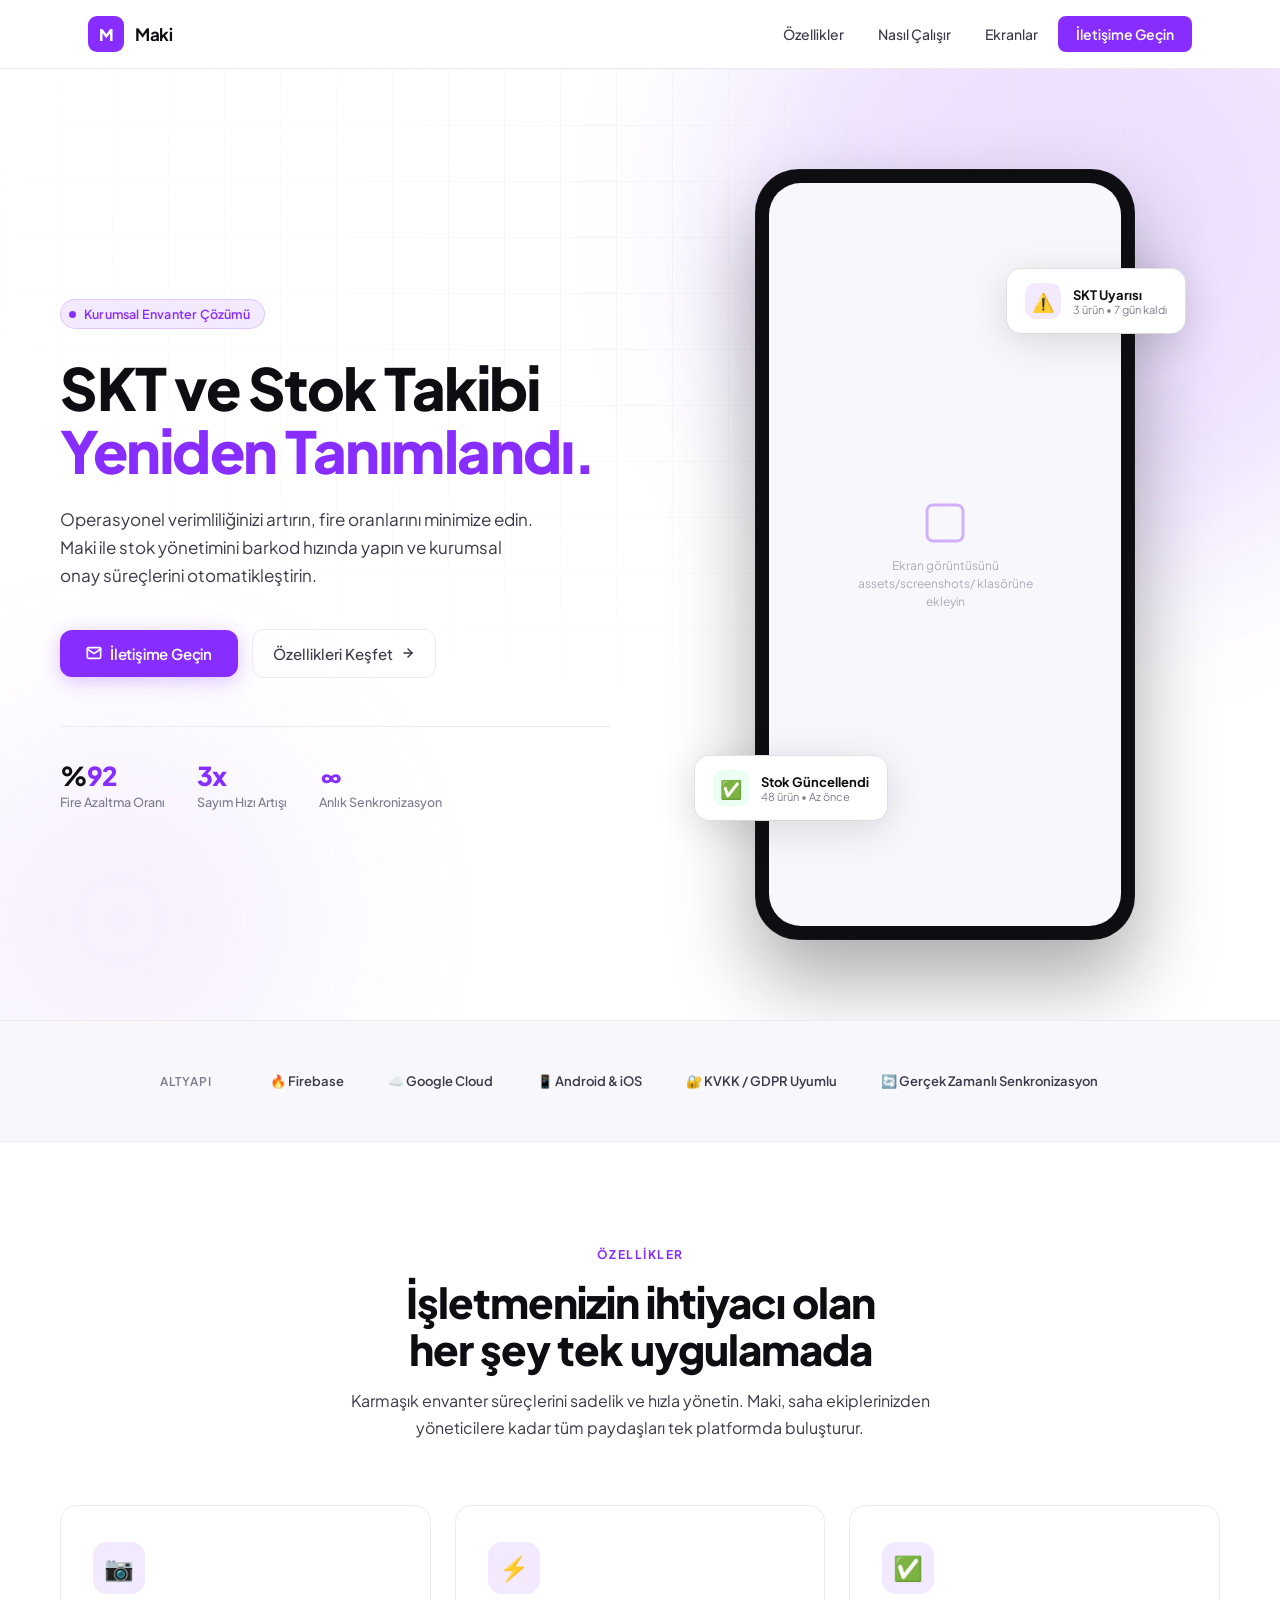
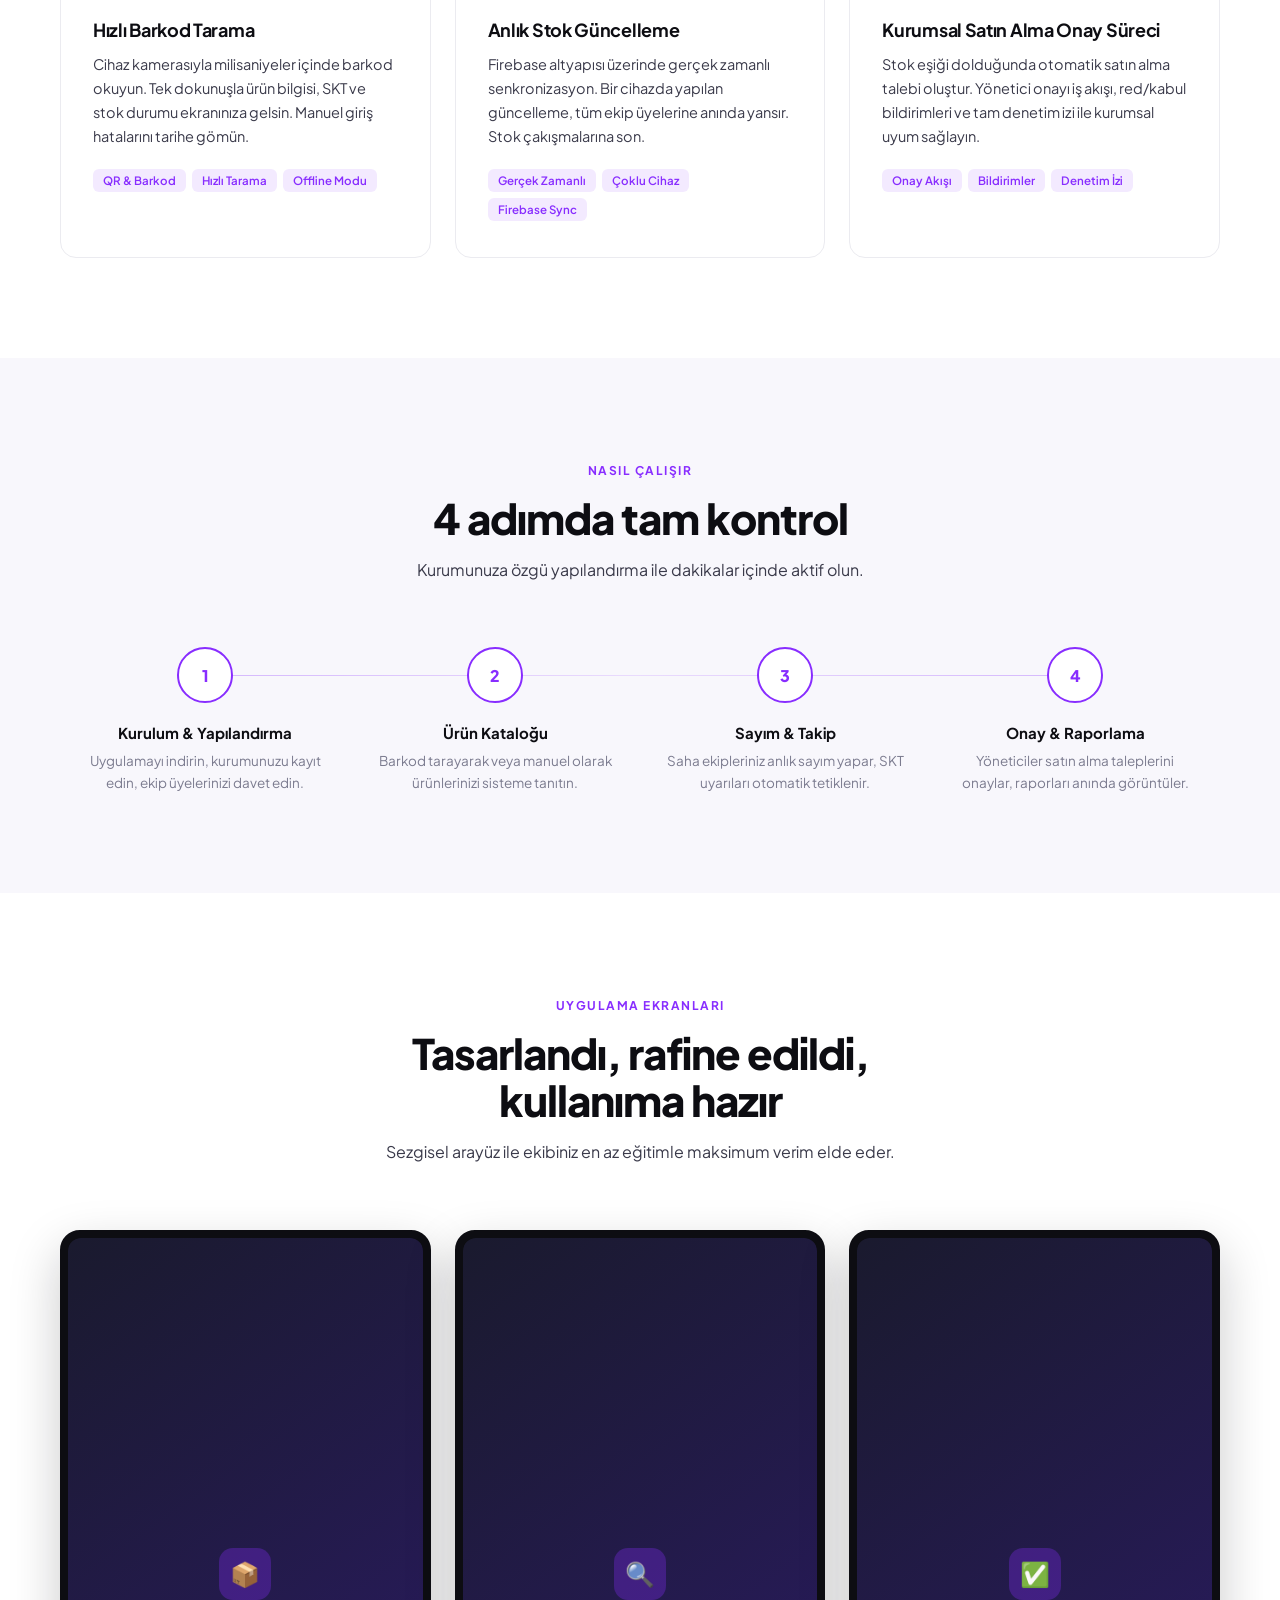
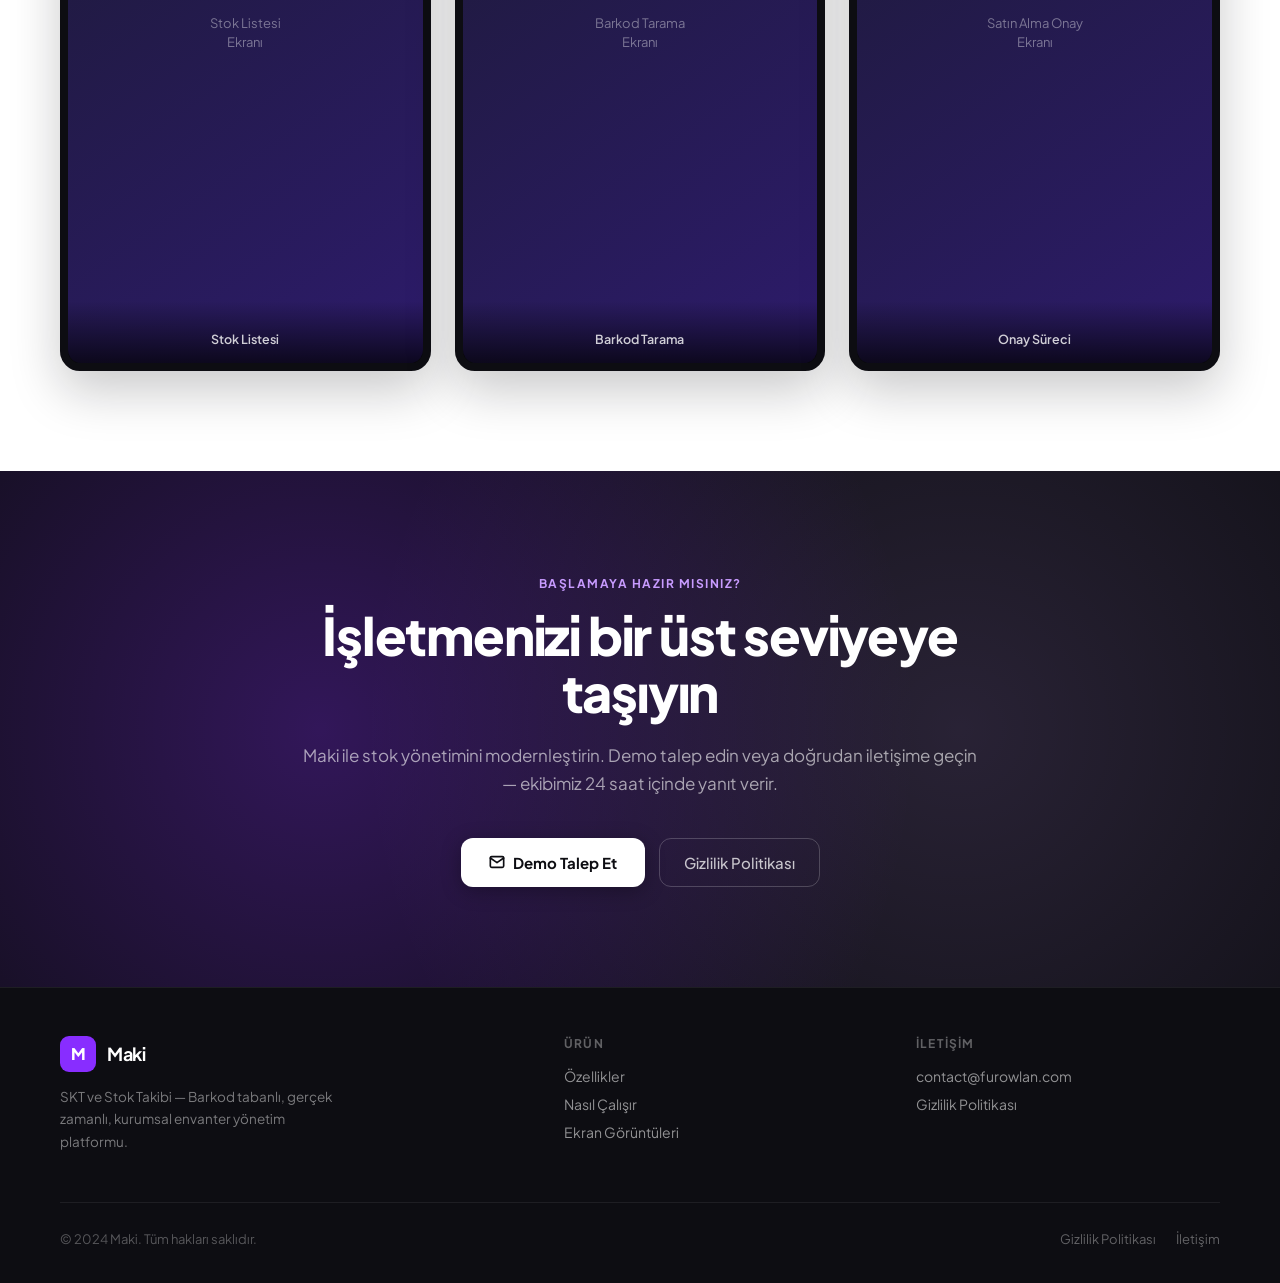
==== index.html @ 819a5543 "first commit" ====
<!DOCTYPE html>
<html lang="tr">
<head>
  <meta charset="UTF-8" />
  <meta name="viewport" content="width=device-width, initial-scale=1.0" />
  <title>Maki – SKT ve Stok Takibi | Kurumsal Envanter Yönetimi</title>
  <meta name="description" content="Maki ile barkod tabanlı stok takibi, SKT yönetimi ve kurumsal satın alma onay süreçlerini tek platformda yönetin. Operasyonel verimliliğinizi artırın, fire oranlarını minimize edin." />
  <meta name="keywords" content="stok takibi, SKT yönetimi, barkod tarama, envanter yönetimi, kurumsal satın alma, fire azaltma" />
  <meta property="og:title" content="Maki – SKT ve Stok Takibi" />
  <meta property="og:description" content="Operasyonel verimliliğinizi artırın, fire oranlarını minimize edin." />
  <meta property="og:type" content="website" />
  <meta property="og:url" content="https://maki.furowlan.com" />
  <link rel="canonical" href="https://maki.furowlan.com" />

  <link rel="preconnect" href="https://fonts.googleapis.com" />
  <link rel="preconnect" href="https://fonts.gstatic.com" crossorigin />
  <link href="https://fonts.googleapis.com/css2?family=Plus+Jakarta+Sans:wght@300;400;500;600;700;800&family=DM+Mono:wght@400;500&display=swap" rel="stylesheet" />

  <style>
    *, *::before, *::after { box-sizing: border-box; margin: 0; padding: 0; }

    :root {
      --purple: #882DFF;
      --purple-dim: #6B1FD4;
      --purple-light: #F3EAFF;
      --purple-mid: #C89BFF;
      --ink: #0D0D12;
      --ink-soft: #3A3A4A;
      --ink-muted: #7B7B8F;
      --surface: #FFFFFF;
      --surface-alt: #F8F7FC;
      --border: #EBEBF0;
      --radius: 16px;
      --radius-sm: 10px;
    }

    html { scroll-behavior: smooth; }

    body {
      font-family: 'Plus Jakarta Sans', sans-serif;
      background: var(--surface);
      color: var(--ink);
      -webkit-font-smoothing: antialiased;
      overflow-x: hidden;
    }

    /* ── NAV ── */
    nav {
      position: sticky;
      top: 0;
      z-index: 100;
      background: rgba(255,255,255,0.88);
      backdrop-filter: blur(18px);
      -webkit-backdrop-filter: blur(18px);
      border-bottom: 1px solid var(--border);
    }

    .nav-inner {
      max-width: 1160px;
      margin: 0 auto;
      padding: 0 28px;
      height: 68px;
      display: flex;
      align-items: center;
      justify-content: space-between;
    }

    .nav-logo {
      display: flex;
      align-items: center;
      gap: 11px;
      text-decoration: none;
    }

    .nav-logo img {
      width: 36px;
      height: 36px;
      border-radius: 9px;
      object-fit: cover;
    }

    .logo-fallback {
      width: 36px;
      height: 36px;
      border-radius: 9px;
      background: var(--purple);
      display: flex;
      align-items: center;
      justify-content: center;
      color: #fff;
      font-weight: 800;
      font-size: 16px;
      letter-spacing: -0.5px;
      flex-shrink: 0;
    }

    .nav-logo-text {
      font-size: 17px;
      font-weight: 700;
      color: var(--ink);
      letter-spacing: -0.3px;
    }

    .nav-links {
      display: flex;
      align-items: center;
      gap: 6px;
    }

    .nav-links a {
      font-size: 14px;
      font-weight: 500;
      color: var(--ink-soft);
      text-decoration: none;
      padding: 8px 14px;
      border-radius: 8px;
      transition: color 0.15s, background 0.15s;
    }

    .nav-links a:hover { color: var(--ink); background: var(--surface-alt); }

    .btn-nav {
      background: var(--purple) !important;
      color: #fff !important;
      border-radius: 8px;
      font-weight: 600 !important;
      font-size: 14px !important;
      padding: 9px 18px !important;
      transition: background 0.15s, transform 0.1s !important;
    }
    .btn-nav:hover { background: var(--purple-dim) !important; transform: translateY(-1px); }

    /* ── HERO ── */
    .hero {
      position: relative;
      overflow: hidden;
      background: var(--surface);
      padding: 100px 28px 80px;
    }

    .hero-bg {
      position: absolute;
      inset: 0;
      pointer-events: none;
      overflow: hidden;
    }

    .hero-blob {
      position: absolute;
      border-radius: 50%;
      filter: blur(90px);
      opacity: 0.14;
    }

    .hero-blob-1 {
      width: 700px;
      height: 700px;
      background: var(--purple);
      top: -200px;
      right: -150px;
    }

    .hero-blob-2 {
      width: 400px;
      height: 400px;
      background: #C89BFF;
      bottom: -100px;
      left: -80px;
    }

    .hero-grid {
      position: absolute;
      inset: 0;
      background-image:
        linear-gradient(var(--border) 1px, transparent 1px),
        linear-gradient(90deg, var(--border) 1px, transparent 1px);
      background-size: 56px 56px;
      opacity: 0.4;
      mask-image: radial-gradient(ellipse 80% 60% at 60% 20%, black 30%, transparent 80%);
    }

    .hero-inner {
      position: relative;
      max-width: 1160px;
      margin: 0 auto;
      display: grid;
      grid-template-columns: 1fr 1fr;
      gap: 60px;
      align-items: center;
    }

    .hero-badge {
      display: inline-flex;
      align-items: center;
      gap: 8px;
      background: var(--purple-light);
      border: 1px solid rgba(136, 45, 255, 0.18);
      border-radius: 100px;
      padding: 6px 14px 6px 8px;
      font-size: 12.5px;
      font-weight: 600;
      color: var(--purple);
      margin-bottom: 28px;
      letter-spacing: 0.2px;
    }

    .badge-dot {
      width: 7px;
      height: 7px;
      border-radius: 50%;
      background: var(--purple);
      animation: pulse-dot 2s infinite;
    }

    @keyframes pulse-dot {
      0%, 100% { opacity: 1; transform: scale(1); }
      50% { opacity: 0.5; transform: scale(0.85); }
    }

    .hero h1 {
      font-size: clamp(36px, 5vw, 58px);
      font-weight: 800;
      line-height: 1.08;
      letter-spacing: -1.5px;
      color: var(--ink);
      margin-bottom: 22px;
    }

    .hero h1 span {
      color: var(--purple);
    }

    .hero-sub {
      font-size: 17px;
      line-height: 1.65;
      color: var(--ink-soft);
      max-width: 480px;
      margin-bottom: 40px;
      font-weight: 400;
    }

    .hero-actions {
      display: flex;
      align-items: center;
      gap: 14px;
      flex-wrap: wrap;
    }

    .btn-primary {
      display: inline-flex;
      align-items: center;
      gap: 8px;
      background: var(--purple);
      color: #fff;
      font-family: inherit;
      font-size: 15px;
      font-weight: 600;
      padding: 14px 26px;
      border-radius: 12px;
      text-decoration: none;
      border: none;
      cursor: pointer;
      transition: background 0.15s, transform 0.12s, box-shadow 0.15s;
      box-shadow: 0 4px 20px rgba(136,45,255,0.28);
      letter-spacing: -0.2px;
    }

    .btn-primary:hover {
      background: var(--purple-dim);
      transform: translateY(-2px);
      box-shadow: 0 8px 30px rgba(136,45,255,0.36);
    }

    .btn-ghost {
      display: inline-flex;
      align-items: center;
      gap: 8px;
      background: transparent;
      color: var(--ink-soft);
      font-family: inherit;
      font-size: 15px;
      font-weight: 500;
      padding: 14px 20px;
      border-radius: 12px;
      text-decoration: none;
      border: 1.5px solid var(--border);
      transition: border-color 0.15s, color 0.15s, background 0.15s;
    }

    .btn-ghost:hover {
      border-color: var(--purple);
      color: var(--purple);
      background: var(--purple-light);
    }

    .hero-stats {
      display: flex;
      gap: 32px;
      margin-top: 48px;
      padding-top: 32px;
      border-top: 1px solid var(--border);
    }

    .hero-stat-item { }
    .hero-stat-num {
      font-size: 26px;
      font-weight: 800;
      color: var(--ink);
      letter-spacing: -0.8px;
    }
    .hero-stat-num span { color: var(--purple); }
    .hero-stat-label {
      font-size: 12.5px;
      color: var(--ink-muted);
      font-weight: 500;
      margin-top: 2px;
    }

    /* Hero visual */
    .hero-visual {
      position: relative;
      display: flex;
      justify-content: center;
      align-items: center;
    }

    .hero-mockup {
      position: relative;
      width: 100%;
      max-width: 380px;
    }

    .phone-frame {
      background: var(--ink);
      border-radius: 44px;
      padding: 14px;
      box-shadow:
        0 40px 80px rgba(13,13,18,0.35),
        0 0 0 1px rgba(255,255,255,0.08),
        inset 0 0 0 1px rgba(255,255,255,0.04);
      position: relative;
    }

    .phone-screen {
      background: var(--surface-alt);
      border-radius: 32px;
      overflow: hidden;
      aspect-ratio: 9/19;
      display: flex;
      align-items: center;
      justify-content: center;
      position: relative;
    }

    .phone-screen-placeholder {
      display: flex;
      flex-direction: column;
      align-items: center;
      gap: 10px;
      color: var(--ink-muted);
      text-align: center;
      padding: 20px;
    }

    .phone-screen-placeholder svg {
      opacity: 0.35;
    }

    .phone-screen-placeholder p {
      font-size: 12px;
      line-height: 1.5;
      opacity: 0.6;
    }

    .phone-screen img {
      width: 100%;
      height: 100%;
      object-fit: cover;
    }

    .hero-float-card {
      position: absolute;
      background: white;
      border-radius: 14px;
      padding: 14px 18px;
      box-shadow: 0 8px 40px rgba(13,13,18,0.14), 0 0 0 1px var(--border);
      display: flex;
      align-items: center;
      gap: 12px;
      animation: float-card 3s ease-in-out infinite;
    }

    @keyframes float-card {
      0%, 100% { transform: translateY(0); }
      50% { transform: translateY(-6px); }
    }

    .float-card-left {
      left: -60px;
      bottom: 120px;
      animation-delay: 0.5s;
    }

    .float-card-right {
      right: -50px;
      top: 100px;
      animation-delay: 1.2s;
    }

    .float-icon {
      width: 36px;
      height: 36px;
      border-radius: 10px;
      display: flex;
      align-items: center;
      justify-content: center;
      flex-shrink: 0;
      font-size: 18px;
    }

    .float-icon-green { background: #ECFDF3; }
    .float-icon-purple { background: var(--purple-light); }

    .float-text-main {
      font-size: 13px;
      font-weight: 700;
      color: var(--ink);
      white-space: nowrap;
    }
    .float-text-sub {
      font-size: 11px;
      color: var(--ink-muted);
      white-space: nowrap;
    }

    /* ── LOGOS STRIP ── */
    .logos-strip {
      padding: 40px 28px;
      border-top: 1px solid var(--border);
      border-bottom: 1px solid var(--border);
      background: var(--surface-alt);
    }

    .logos-strip-inner {
      max-width: 1160px;
      margin: 0 auto;
      display: flex;
      align-items: center;
      justify-content: center;
      gap: 0;
      flex-wrap: wrap;
    }

    .strip-label {
      font-size: 12px;
      font-weight: 600;
      color: var(--ink-muted);
      text-transform: uppercase;
      letter-spacing: 1px;
      margin-right: 36px;
      white-space: nowrap;
    }

    .tech-chip {
      display: inline-flex;
      align-items: center;
      gap: 7px;
      padding: 8px 16px;
      border-radius: 8px;
      font-size: 13px;
      font-weight: 600;
      color: var(--ink-soft);
      margin: 4px 6px;
    }

    /* ── FEATURES ── */
    .features {
      padding: 100px 28px;
      background: var(--surface);
    }

    .section-header {
      text-align: center;
      max-width: 580px;
      margin: 0 auto 64px;
    }

    .section-label {
      display: inline-block;
      font-size: 12px;
      font-weight: 700;
      color: var(--purple);
      text-transform: uppercase;
      letter-spacing: 1.5px;
      margin-bottom: 16px;
    }

    .section-title {
      font-size: clamp(28px, 4vw, 42px);
      font-weight: 800;
      letter-spacing: -1px;
      line-height: 1.12;
      color: var(--ink);
      margin-bottom: 16px;
    }

    .section-sub {
      font-size: 16px;
      color: var(--ink-soft);
      line-height: 1.65;
    }

    .features-grid {
      max-width: 1160px;
      margin: 0 auto;
      display: grid;
      grid-template-columns: repeat(3, 1fr);
      gap: 24px;
    }

    .feat-card {
      background: var(--surface);
      border: 1.5px solid var(--border);
      border-radius: var(--radius);
      padding: 36px 32px;
      position: relative;
      overflow: hidden;
      transition: border-color 0.2s, box-shadow 0.2s, transform 0.2s;
    }

    .feat-card::before {
      content: '';
      position: absolute;
      top: 0; left: 0; right: 0;
      height: 3px;
      background: linear-gradient(90deg, var(--purple), var(--purple-mid));
      opacity: 0;
      transition: opacity 0.2s;
    }

    .feat-card:hover {
      border-color: rgba(136,45,255,0.3);
      box-shadow: 0 12px 40px rgba(136,45,255,0.1);
      transform: translateY(-4px);
    }

    .feat-card:hover::before { opacity: 1; }

    .feat-icon-wrap {
      width: 52px;
      height: 52px;
      border-radius: 14px;
      background: var(--purple-light);
      display: flex;
      align-items: center;
      justify-content: center;
      margin-bottom: 24px;
      font-size: 24px;
    }

    .feat-title {
      font-size: 18px;
      font-weight: 700;
      color: var(--ink);
      margin-bottom: 12px;
      letter-spacing: -0.3px;
    }

    .feat-desc {
      font-size: 14.5px;
      line-height: 1.65;
      color: var(--ink-soft);
    }

    .feat-tags {
      display: flex;
      flex-wrap: wrap;
      gap: 6px;
      margin-top: 20px;
    }

    .feat-tag {
      font-size: 11.5px;
      font-weight: 600;
      color: var(--purple);
      background: var(--purple-light);
      border-radius: 6px;
      padding: 4px 10px;
    }

    /* ── HOW IT WORKS ── */
    .how {
      padding: 100px 28px;
      background: var(--surface-alt);
    }

    .how-inner {
      max-width: 1160px;
      margin: 0 auto;
    }

    .steps {
      display: grid;
      grid-template-columns: repeat(4, 1fr);
      gap: 0;
      margin-top: 64px;
      position: relative;
    }

    .steps::before {
      content: '';
      position: absolute;
      top: 28px;
      left: calc(12.5% + 28px);
      right: calc(12.5% + 28px);
      height: 1px;
      background: linear-gradient(90deg, var(--purple), var(--purple-mid), var(--purple));
      opacity: 0.3;
    }

    .step {
      display: flex;
      flex-direction: column;
      align-items: center;
      text-align: center;
      padding: 0 20px;
    }

    .step-num {
      width: 56px;
      height: 56px;
      border-radius: 50%;
      background: var(--surface);
      border: 2px solid var(--purple);
      display: flex;
      align-items: center;
      justify-content: center;
      font-size: 16px;
      font-weight: 800;
      color: var(--purple);
      margin-bottom: 20px;
      position: relative;
      z-index: 1;
    }

    .step-title {
      font-size: 15px;
      font-weight: 700;
      color: var(--ink);
      margin-bottom: 8px;
    }

    .step-desc {
      font-size: 13.5px;
      color: var(--ink-muted);
      line-height: 1.6;
    }

    /* ── SCREENSHOTS ── */
    .screenshots {
      padding: 100px 28px;
      background: var(--surface);
    }

    .screenshots-inner {
      max-width: 1160px;
      margin: 0 auto;
    }

    .screenshots-scroll {
      display: grid;
      grid-template-columns: repeat(3, 1fr);
      gap: 24px;
      margin-top: 56px;
    }

    .ss-frame {
      position: relative;
      border-radius: 20px;
      overflow: hidden;
      background: var(--ink);
      aspect-ratio: 9/18;
      box-shadow: 0 20px 50px rgba(13,13,18,0.22);
      border: 8px solid var(--ink);
    }

    .ss-frame img {
      width: 100%;
      height: 100%;
      object-fit: cover;
      border-radius: 13px;
    }

    .ss-placeholder {
      width: 100%;
      height: 100%;
      background: linear-gradient(145deg, #1A1A2E, #2D1B6B);
      display: flex;
      flex-direction: column;
      align-items: center;
      justify-content: center;
      gap: 14px;
      border-radius: 13px;
    }

    .ss-placeholder-icon {
      width: 52px;
      height: 52px;
      background: rgba(136,45,255,0.3);
      border-radius: 14px;
      display: flex;
      align-items: center;
      justify-content: center;
      font-size: 24px;
    }

    .ss-placeholder-text {
      font-size: 13px;
      color: rgba(255,255,255,0.4);
      text-align: center;
      padding: 0 16px;
      line-height: 1.5;
    }

    .ss-label {
      position: absolute;
      bottom: 0; left: 0; right: 0;
      background: linear-gradient(transparent, rgba(0,0,0,0.7));
      padding: 30px 16px 16px;
      font-size: 12.5px;
      font-weight: 600;
      color: rgba(255,255,255,0.8);
      text-align: center;
    }

    /* ── CTA ── */
    .cta-section {
      padding: 100px 28px;
      background: var(--ink);
      position: relative;
      overflow: hidden;
    }

    .cta-bg {
      position: absolute;
      inset: 0;
      background:
        radial-gradient(circle at 25% 50%, rgba(136,45,255,0.3) 0%, transparent 60%),
        radial-gradient(circle at 75% 50%, rgba(200,155,255,0.15) 0%, transparent 60%);
    }

    .cta-inner {
      position: relative;
      max-width: 680px;
      margin: 0 auto;
      text-align: center;
    }

    .cta-inner .section-label { color: var(--purple-mid); }

    .cta-title {
      font-size: clamp(32px, 5vw, 52px);
      font-weight: 800;
      color: #fff;
      letter-spacing: -1.2px;
      line-height: 1.1;
      margin-bottom: 20px;
    }

    .cta-sub {
      font-size: 17px;
      color: rgba(255,255,255,0.6);
      line-height: 1.65;
      margin-bottom: 40px;
    }

    .cta-actions {
      display: flex;
      gap: 14px;
      justify-content: center;
      flex-wrap: wrap;
    }

    .btn-white {
      display: inline-flex;
      align-items: center;
      gap: 8px;
      background: #fff;
      color: var(--ink);
      font-family: inherit;
      font-size: 15px;
      font-weight: 700;
      padding: 14px 28px;
      border-radius: 12px;
      text-decoration: none;
      transition: transform 0.12s, box-shadow 0.15s;
      box-shadow: 0 4px 20px rgba(0,0,0,0.3);
    }

    .btn-white:hover {
      transform: translateY(-2px);
      box-shadow: 0 8px 30px rgba(0,0,0,0.4);
    }

    .btn-outline-white {
      display: inline-flex;
      align-items: center;
      gap: 8px;
      background: transparent;
      color: rgba(255,255,255,0.75);
      font-family: inherit;
      font-size: 15px;
      font-weight: 500;
      padding: 14px 24px;
      border-radius: 12px;
      text-decoration: none;
      border: 1.5px solid rgba(255,255,255,0.2);
      transition: border-color 0.15s, color 0.15s, background 0.15s;
    }

    .btn-outline-white:hover {
      border-color: rgba(255,255,255,0.5);
      color: #fff;
      background: rgba(255,255,255,0.07);
    }

    /* ── FOOTER ── */
    footer {
      background: var(--ink);
      border-top: 1px solid rgba(255,255,255,0.07);
      padding: 48px 28px 36px;
    }

    .footer-inner {
      max-width: 1160px;
      margin: 0 auto;
      display: grid;
      grid-template-columns: 1.5fr 1fr 1fr;
      gap: 48px;
      margin-bottom: 48px;
    }

    .footer-brand .nav-logo-text { color: #fff; font-size: 18px; }

    .footer-desc {
      font-size: 13.5px;
      color: rgba(255,255,255,0.45);
      line-height: 1.7;
      margin-top: 14px;
      max-width: 280px;
    }

    .footer-col-title {
      font-size: 12px;
      font-weight: 700;
      color: rgba(255,255,255,0.35);
      text-transform: uppercase;
      letter-spacing: 1.2px;
      margin-bottom: 16px;
    }

    .footer-col a {
      display: block;
      font-size: 14px;
      color: rgba(255,255,255,0.55);
      text-decoration: none;
      margin-bottom: 10px;
      transition: color 0.15s;
    }

    .footer-col a:hover { color: #fff; }

    .footer-bottom {
      max-width: 1160px;
      margin: 0 auto;
      padding-top: 28px;
      border-top: 1px solid rgba(255,255,255,0.07);
      display: flex;
      align-items: center;
      justify-content: space-between;
      flex-wrap: wrap;
      gap: 12px;
    }

    .footer-copy {
      font-size: 13px;
      color: rgba(255,255,255,0.3);
    }

    .footer-links {
      display: flex;
      gap: 20px;
    }

    .footer-links a {
      font-size: 13px;
      color: rgba(255,255,255,0.35);
      text-decoration: none;
      transition: color 0.15s;
    }

    .footer-links a:hover { color: rgba(255,255,255,0.7); }

    /* ── RESPONSIVE ── */
    @media (max-width: 900px) {
      .hero-inner {
        grid-template-columns: 1fr;
        text-align: center;
      }
      .hero-sub { margin-left: auto; margin-right: auto; }
      .hero-actions { justify-content: center; }
      .hero-stats { justify-content: center; }
      .hero-visual { display: none; }
      .features-grid { grid-template-columns: 1fr; }
      .steps { grid-template-columns: repeat(2, 1fr); gap: 32px; }
      .steps::before { display: none; }
      .screenshots-scroll { grid-template-columns: repeat(2, 1fr); }
      .footer-inner { grid-template-columns: 1fr; gap: 32px; }
    }

    @media (max-width: 600px) {
      .hero { padding: 80px 20px 60px; }
      .features, .how, .screenshots, .cta-section { padding: 72px 20px; }
      .screenshots-scroll { grid-template-columns: 1fr; }
      .steps { grid-template-columns: 1fr; }
      .nav-links { display: none; }
      .footer-bottom { flex-direction: column; align-items: flex-start; }
    }

    /* ── ANIMATIONS ── */
    @keyframes fade-up {
      from { opacity: 0; transform: translateY(28px); }
      to { opacity: 1; transform: translateY(0); }
    }

    .fade-up {
      animation: fade-up 0.7s cubic-bezier(0.22, 1, 0.36, 1) both;
    }

    .delay-1 { animation-delay: 0.1s; }
    .delay-2 { animation-delay: 0.2s; }
    .delay-3 { animation-delay: 0.3s; }
    .delay-4 { animation-delay: 0.45s; }
  </style>
</head>
<body>

<!-- NAV -->
<nav>
  <div class="nav-inner">
    <a href="/" class="nav-logo">
      <img src="assets/logo.png" alt="Maki Logo"
           onerror="this.style.display='none'; this.nextElementSibling.style.display='flex';" />
      <div class="logo-fallback" style="display:none;">M</div>
      <span class="nav-logo-text">Maki</span>
    </a>
    <div class="nav-links">
      <a href="#features">Özellikler</a>
      <a href="#how">Nasıl Çalışır</a>
      <a href="#screenshots">Ekranlar</a>
      <a href="mailto:contact@furowlan.com" class="btn-nav">İletişime Geçin</a>
    </div>
  </div>
</nav>

<!-- HERO -->
<section class="hero">
  <div class="hero-bg">
    <div class="hero-blob hero-blob-1"></div>
    <div class="hero-blob hero-blob-2"></div>
    <div class="hero-grid"></div>
  </div>

  <div class="hero-inner">
    <!-- Left -->
    <div>
      <div class="hero-badge fade-up">
        <span class="badge-dot"></span>
        Kurumsal Envanter Çözümü
      </div>
      <h1 class="fade-up delay-1">
        SKT ve Stok Takibi<br/>
        <span>Yeniden Tanımlandı.</span>
      </h1>
      <p class="hero-sub fade-up delay-2">
        Operasyonel verimliliğinizi artırın, fire oranlarını minimize edin. Maki ile stok yönetimini barkod hızında yapın ve kurumsal onay süreçlerini otomatikleştirin.
      </p>
      <div class="hero-actions fade-up delay-3">
        <a href="mailto:contact@furowlan.com" class="btn-primary">
          <svg width="16" height="16" viewBox="0 0 24 24" fill="none" stroke="currentColor" stroke-width="2.5" stroke-linecap="round" stroke-linejoin="round"><path d="M4 4h16c1.1 0 2 .9 2 2v12c0 1.1-.9 2-2 2H4c-1.1 0-2-.9-2-2V6c0-1.1.9-2 2-2z"/><polyline points="22,6 12,13 2,6"/></svg>
          İletişime Geçin
        </a>
        <a href="#features" class="btn-ghost">
          Özellikleri Keşfet
          <svg width="14" height="14" viewBox="0 0 24 24" fill="none" stroke="currentColor" stroke-width="2.5" stroke-linecap="round" stroke-linejoin="round"><path d="M5 12h14"/><path d="m12 5 7 7-7 7"/></svg>
        </a>
      </div>
      <div class="hero-stats fade-up delay-4">
        <div class="hero-stat-item">
          <div class="hero-stat-num">%<span>92</span></div>
          <div class="hero-stat-label">Fire Azaltma Oranı</div>
        </div>
        <div class="hero-stat-item">
          <div class="hero-stat-num"><span>3x</span></div>
          <div class="hero-stat-label">Sayım Hızı Artışı</div>
        </div>
        <div class="hero-stat-item">
          <div class="hero-stat-num"><span>∞</span></div>
          <div class="hero-stat-label">Anlık Senkronizasyon</div>
        </div>
      </div>
    </div>

    <!-- Right: Phone mockup -->
    <div class="hero-visual fade-up delay-2">
      <div class="hero-mockup">
        <div class="phone-frame">
          <div class="phone-screen">
            <img src="assets/screenshots/screen1.png" alt="Maki Uygulama Ekranı"
                 onerror="this.style.display='none'; this.nextElementSibling.style.display='flex';" />
            <div class="phone-screen-placeholder">
              <svg width="48" height="48" viewBox="0 0 24 24" fill="none" stroke="#882DFF" stroke-width="1.5"><rect x="3" y="3" width="18" height="18" rx="3"/><path d="M9 9h.01M15 9h.01M9 15h.01M15 15h.01M12 12h.01"/></svg>
              <p>Ekran görüntüsünü<br/>assets/screenshots/ klasörüne<br/>ekleyin</p>
            </div>
          </div>
        </div>

        <div class="hero-float-card float-card-left">
          <div class="float-icon float-icon-green">✅</div>
          <div>
            <div class="float-text-main">Stok Güncellendi</div>
            <div class="float-text-sub">48 ürün • Az önce</div>
          </div>
        </div>

        <div class="hero-float-card float-card-right">
          <div class="float-icon float-icon-purple">⚠️</div>
          <div>
            <div class="float-text-main">SKT Uyarısı</div>
            <div class="float-text-sub">3 ürün • 7 gün kaldı</div>
          </div>
        </div>
      </div>
    </div>
  </div>
</section>

<!-- TECH STRIP -->
<div class="logos-strip">
  <div class="logos-strip-inner">
    <span class="strip-label">Altyapı</span>
    <span class="tech-chip">🔥 Firebase</span>
    <span class="tech-chip">☁️ Google Cloud</span>
    <span class="tech-chip">📱 Android & iOS</span>
    <span class="tech-chip">🔐 KVKK / GDPR Uyumlu</span>
    <span class="tech-chip">🔄 Gerçek Zamanlı Senkronizasyon</span>
  </div>
</div>

<!-- FEATURES -->
<section class="features" id="features">
  <div class="section-header">
    <span class="section-label">Özellikler</span>
    <h2 class="section-title">İşletmenizin ihtiyacı olan<br/>her şey tek uygulamada</h2>
    <p class="section-sub">Karmaşık envanter süreçlerini sadelik ve hızla yönetin. Maki, saha ekiplerinizden yöneticilere kadar tüm paydaşları tek platformda buluşturur.</p>
  </div>

  <div class="features-grid">
    <div class="feat-card">
      <div class="feat-icon-wrap">📷</div>
      <h3 class="feat-title">Hızlı Barkod Tarama</h3>
      <p class="feat-desc">Cihaz kamerasıyla milisaniyeler içinde barkod okuyun. Tek dokunuşla ürün bilgisi, SKT ve stok durumu ekranınıza gelsin. Manuel giriş hatalarını tarihe gömün.</p>
      <div class="feat-tags">
        <span class="feat-tag">QR & Barkod</span>
        <span class="feat-tag">Hızlı Tarama</span>
        <span class="feat-tag">Offline Modu</span>
      </div>
    </div>

    <div class="feat-card">
      <div class="feat-icon-wrap">⚡</div>
      <h3 class="feat-title">Anlık Stok Güncelleme</h3>
      <p class="feat-desc">Firebase altyapısı üzerinde gerçek zamanlı senkronizasyon. Bir cihazda yapılan güncelleme, tüm ekip üyelerine anında yansır. Stok çakışmalarına son.</p>
      <div class="feat-tags">
        <span class="feat-tag">Gerçek Zamanlı</span>
        <span class="feat-tag">Çoklu Cihaz</span>
        <span class="feat-tag">Firebase Sync</span>
      </div>
    </div>

    <div class="feat-card">
      <div class="feat-icon-wrap">✅</div>
      <h3 class="feat-title">Kurumsal Satın Alma Onay Süreci</h3>
      <p class="feat-desc">Stok eşiği dolduğunda otomatik satın alma talebi oluştur. Yönetici onayı iş akışı, red/kabul bildirimleri ve tam denetim izi ile kurumsal uyum sağlayın.</p>
      <div class="feat-tags">
        <span class="feat-tag">Onay Akışı</span>
        <span class="feat-tag">Bildirimler</span>
        <span class="feat-tag">Denetim İzi</span>
      </div>
    </div>
  </div>
</section>

<!-- HOW IT WORKS -->
<section class="how" id="how">
  <div class="how-inner">
    <div class="section-header">
      <span class="section-label">Nasıl Çalışır</span>
      <h2 class="section-title">4 adımda tam kontrol</h2>
      <p class="section-sub">Kurumunuza özgü yapılandırma ile dakikalar içinde aktif olun.</p>
    </div>

    <div class="steps">
      <div class="step">
        <div class="step-num">1</div>
        <div class="step-title">Kurulum & Yapılandırma</div>
        <div class="step-desc">Uygulamayı indirin, kurumunuzu kayıt edin, ekip üyelerinizi davet edin.</div>
      </div>
      <div class="step">
        <div class="step-num">2</div>
        <div class="step-title">Ürün Kataloğu</div>
        <div class="step-desc">Barkod tarayarak veya manuel olarak ürünlerinizi sisteme tanıtın.</div>
      </div>
      <div class="step">
        <div class="step-num">3</div>
        <div class="step-title">Sayım & Takip</div>
        <div class="step-desc">Saha ekipleriniz anlık sayım yapar, SKT uyarıları otomatik tetiklenir.</div>
      </div>
      <div class="step">
        <div class="step-num">4</div>
        <div class="step-title">Onay & Raporlama</div>
        <div class="step-desc">Yöneticiler satın alma taleplerini onaylar, raporları anında görüntüler.</div>
      </div>
    </div>
  </div>
</section>

<!-- SCREENSHOTS -->
<section class="screenshots" id="screenshots">
  <div class="screenshots-inner">
    <div class="section-header">
      <span class="section-label">Uygulama Ekranları</span>
      <h2 class="section-title">Tasarlandı, rafine edildi,<br/>kullanıma hazır</h2>
      <p class="section-sub">Sezgisel arayüz ile ekibiniz en az eğitimle maksimum verim elde eder.</p>
    </div>

    <div class="screenshots-scroll">
      <div class="ss-frame">
        <img src="assets/screenshots/screen2.png" alt="Stok Listesi Ekranı"
             onerror="this.style.display='none'; this.nextElementSibling.style.display='flex';" />
        <div class="ss-placeholder">
          <div class="ss-placeholder-icon">📦</div>
          <div class="ss-placeholder-text">Stok Listesi<br/>Ekranı</div>
        </div>
        <div class="ss-label">Stok Listesi</div>
      </div>

      <div class="ss-frame">
        <img src="assets/screenshots/screen3.png" alt="Barkod Tarama Ekranı"
             onerror="this.style.display='none'; this.nextElementSibling.style.display='flex';" />
        <div class="ss-placeholder">
          <div class="ss-placeholder-icon">🔍</div>
          <div class="ss-placeholder-text">Barkod Tarama<br/>Ekranı</div>
        </div>
        <div class="ss-label">Barkod Tarama</div>
      </div>

      <div class="ss-frame">
        <img src="assets/screenshots/screen4.png" alt="Onay Süreci Ekranı"
             onerror="this.style.display='none'; this.nextElementSibling.style.display='flex';" />
        <div class="ss-placeholder">
          <div class="ss-placeholder-icon">✅</div>
          <div class="ss-placeholder-text">Satın Alma Onay<br/>Ekranı</div>
        </div>
        <div class="ss-label">Onay Süreci</div>
      </div>
    </div>
  </div>
</section>

<!-- CTA -->
<section class="cta-section">
  <div class="cta-bg"></div>
  <div class="cta-inner">
    <span class="section-label">Başlamaya Hazır mısınız?</span>
    <h2 class="cta-title">İşletmenizi bir üst seviyeye taşıyın</h2>
    <p class="cta-sub">Maki ile stok yönetimini modernleştirin. Demo talep edin veya doğrudan iletişime geçin — ekibimiz 24 saat içinde yanıt verir.</p>
    <div class="cta-actions">
      <a href="mailto:contact@furowlan.com" class="btn-white">
        <svg width="16" height="16" viewBox="0 0 24 24" fill="none" stroke="currentColor" stroke-width="2.5" stroke-linecap="round" stroke-linejoin="round"><path d="M4 4h16c1.1 0 2 .9 2 2v12c0 1.1-.9 2-2 2H4c-1.1 0-2-.9-2-2V6c0-1.1.9-2 2-2z"/><polyline points="22,6 12,13 2,6"/></svg>
        Demo Talep Et
      </a>
      <a href="privacy.html" class="btn-outline-white">Gizlilik Politikası</a>
    </div>
  </div>
</section>

<!-- FOOTER -->
<footer>
  <div class="footer-inner">
    <div class="footer-brand">
      <a href="/" class="nav-logo">
        <img src="assets/logo.png" alt="Maki Logo"
             onerror="this.style.display='none'; this.nextElementSibling.style.display='flex';" />
        <div class="logo-fallback" style="display:none;">M</div>
        <span class="nav-logo-text">Maki</span>
      </a>
      <p class="footer-desc">SKT ve Stok Takibi — Barkod tabanlı, gerçek zamanlı, kurumsal envanter yönetim platformu.</p>
    </div>
    <div class="footer-col">
      <div class="footer-col-title">Ürün</div>
      <a href="#features">Özellikler</a>
      <a href="#how">Nasıl Çalışır</a>
      <a href="#screenshots">Ekran Görüntüleri</a>
    </div>
    <div class="footer-col">
      <div class="footer-col-title">İletişim</div>
      <a href="mailto:contact@furowlan.com">contact@furowlan.com</a>
      <a href="privacy.html">Gizlilik Politikası</a>
    </div>
  </div>

  <div class="footer-bottom">
    <span class="footer-copy">© 2024 Maki. Tüm hakları saklıdır.</span>
    <div class="footer-links">
      <a href="privacy.html">Gizlilik Politikası</a>
      <a href="mailto:contact@furowlan.com">İletişim</a>
    </div>
  </div>
</footer>

</body>
</html>
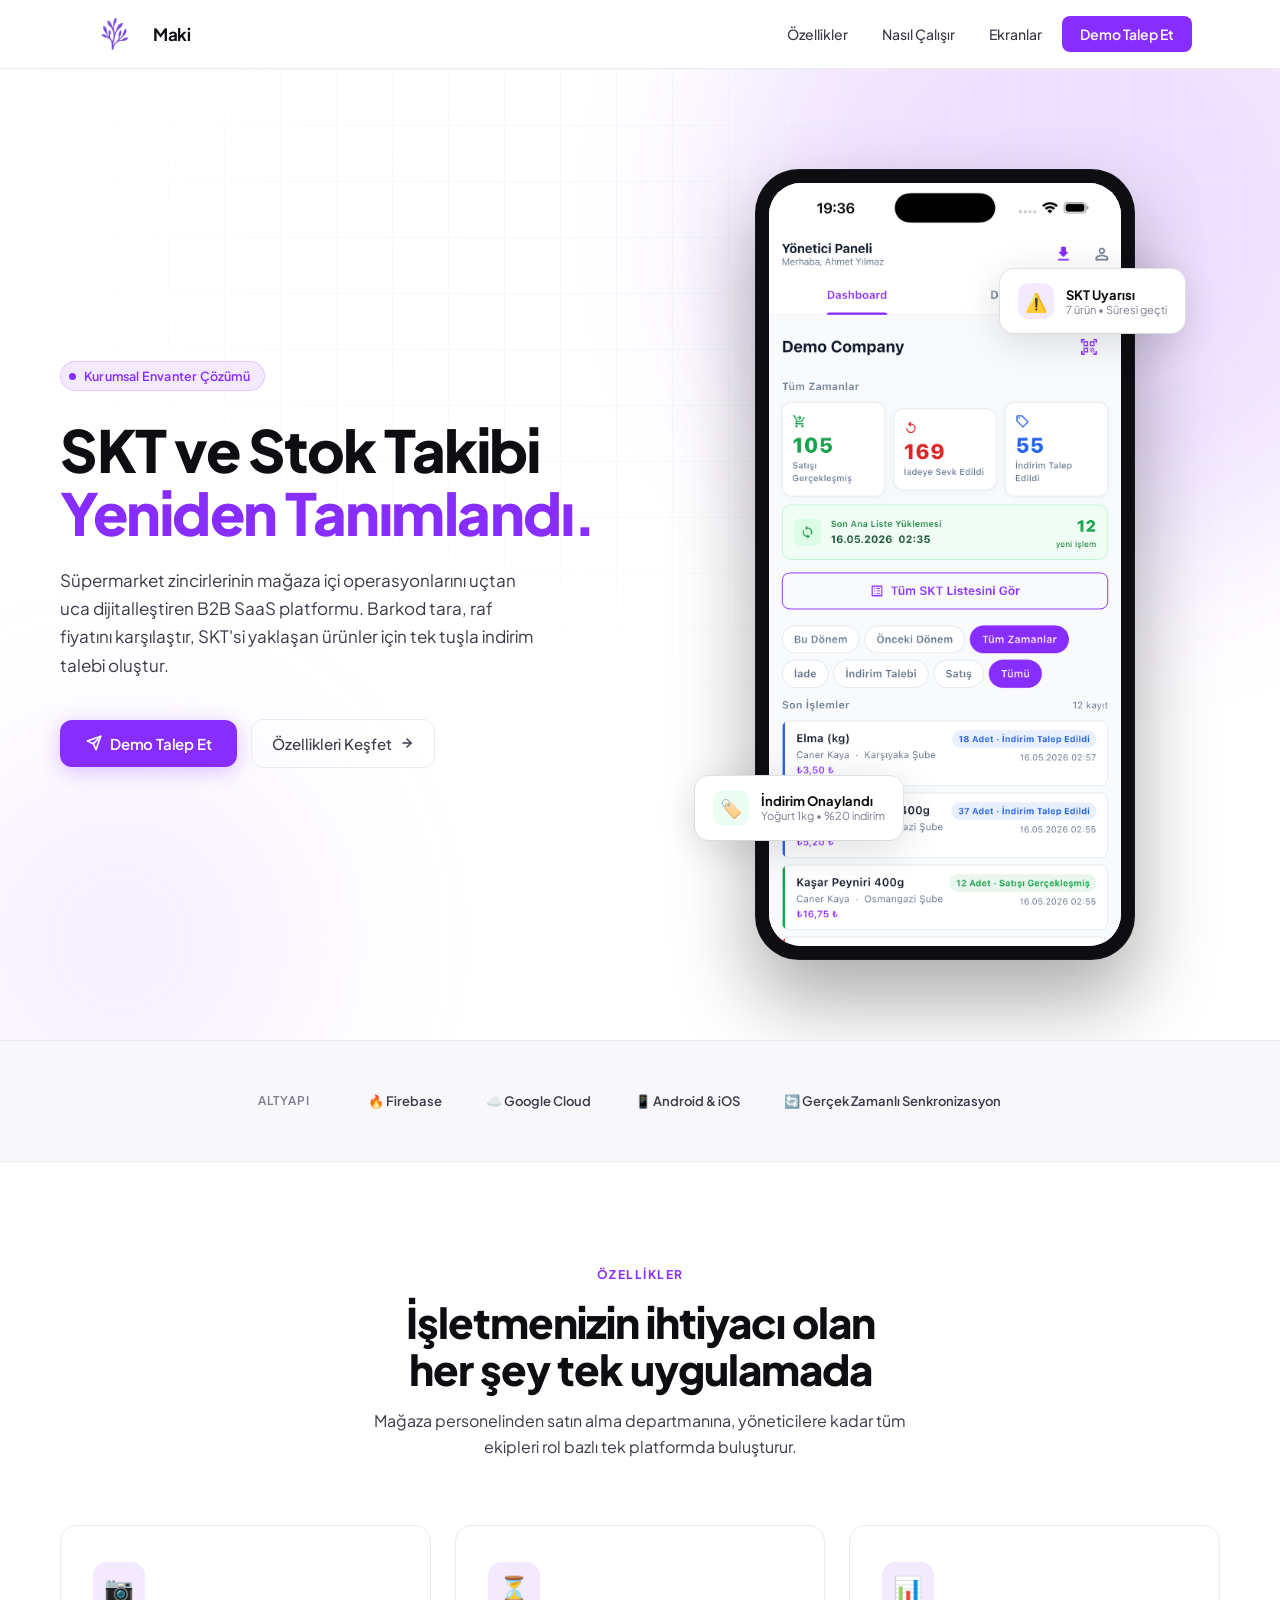
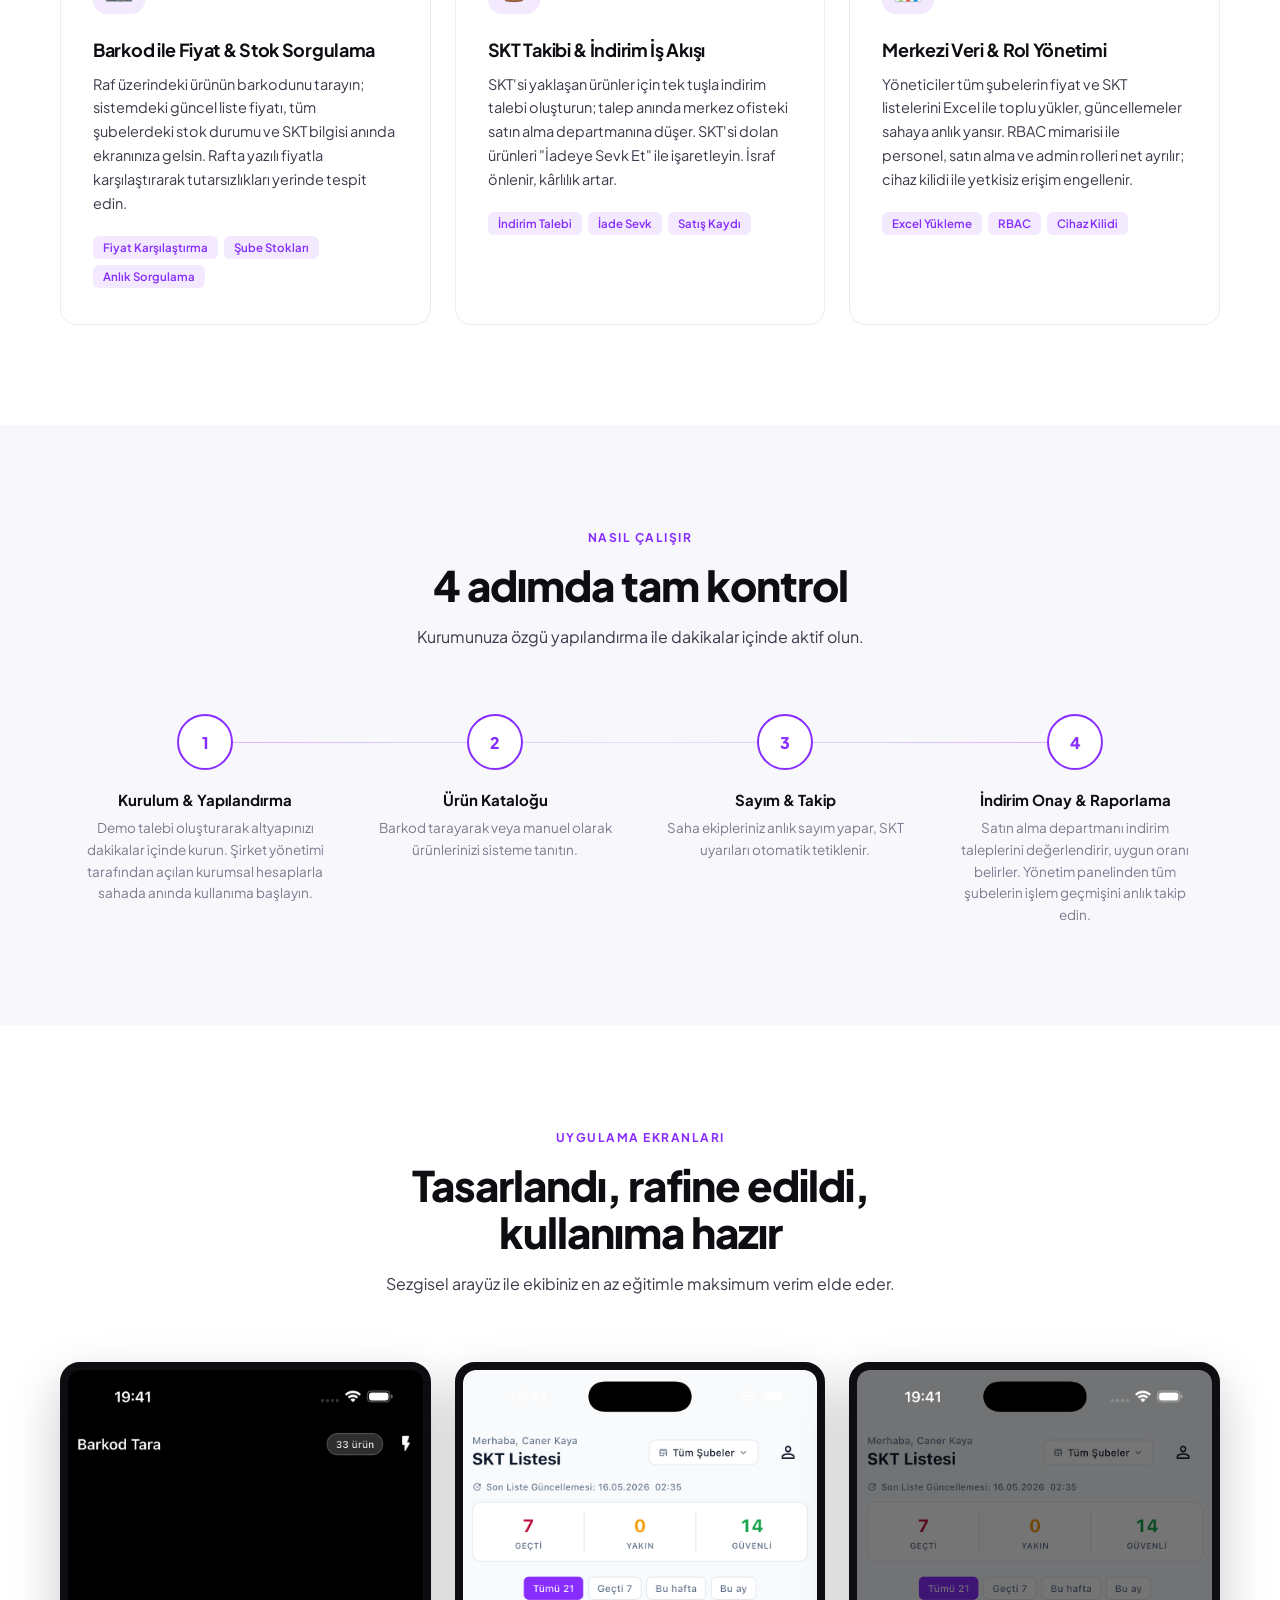
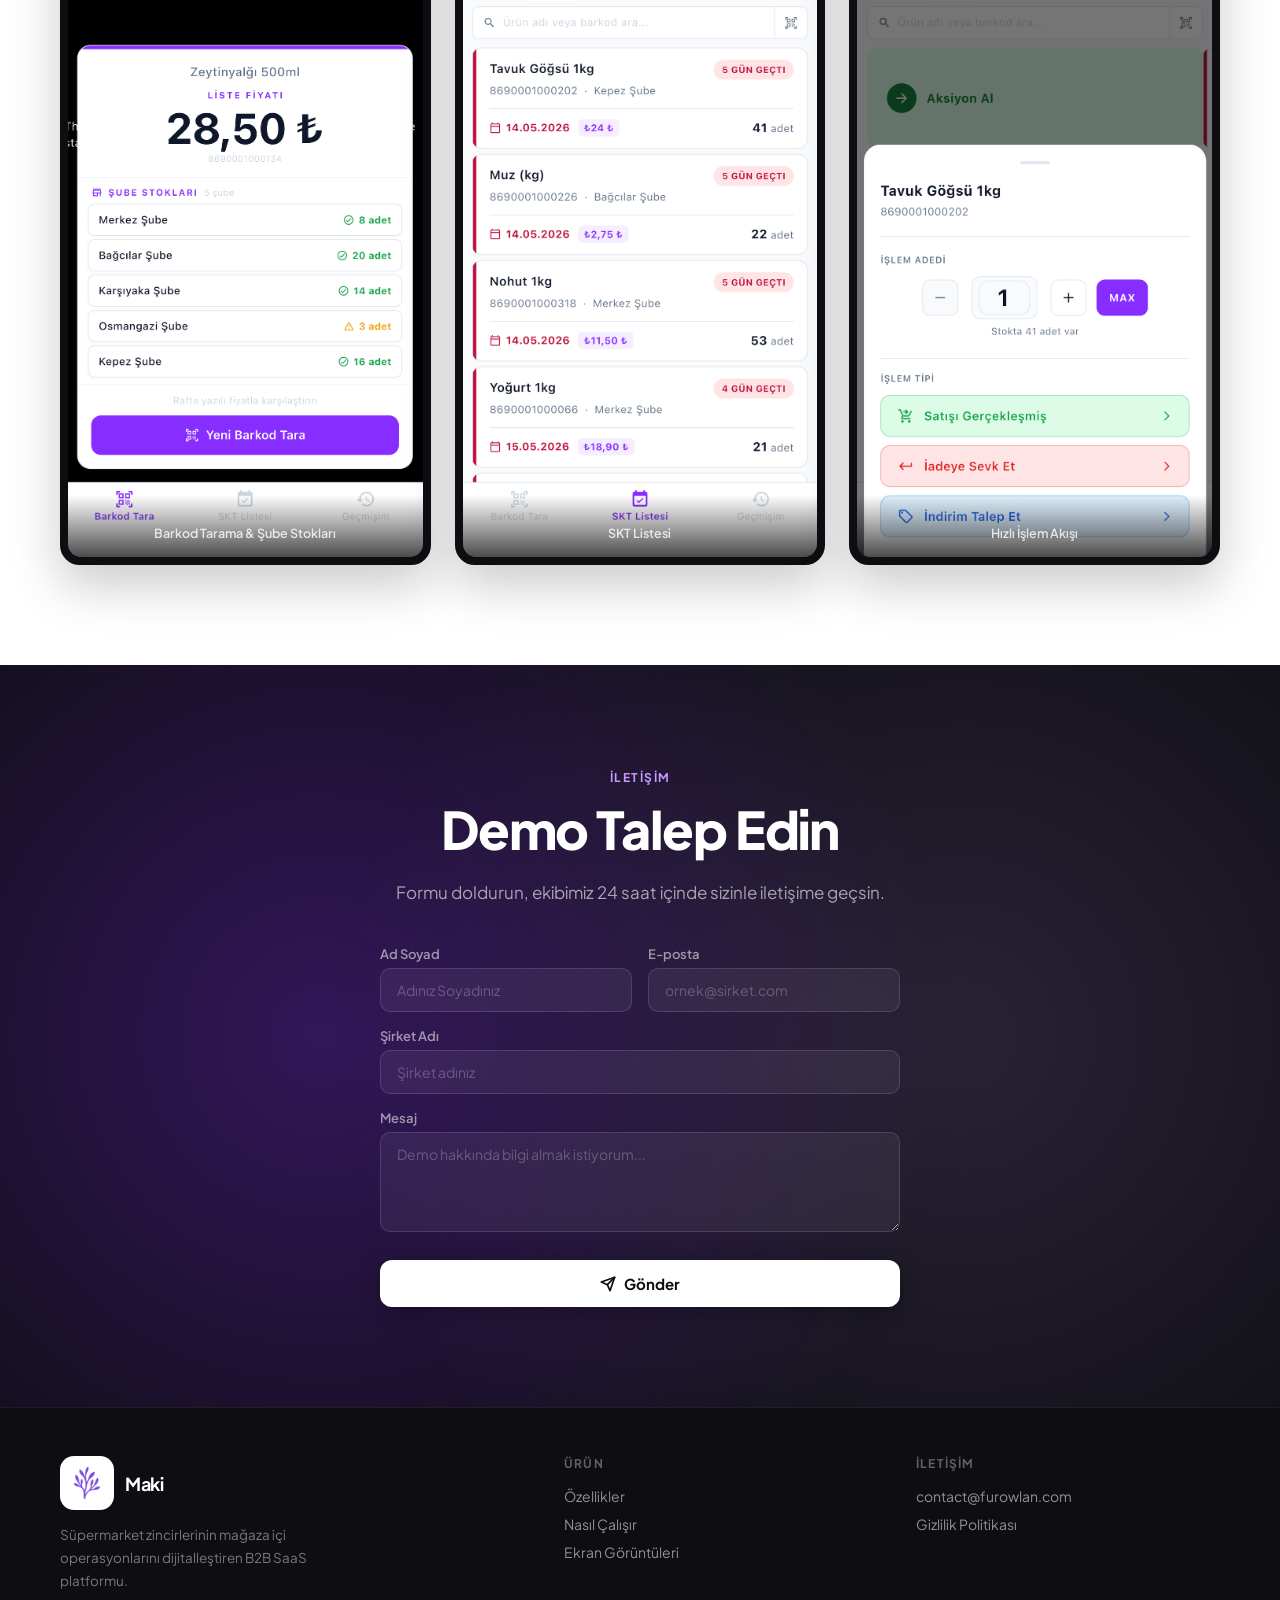
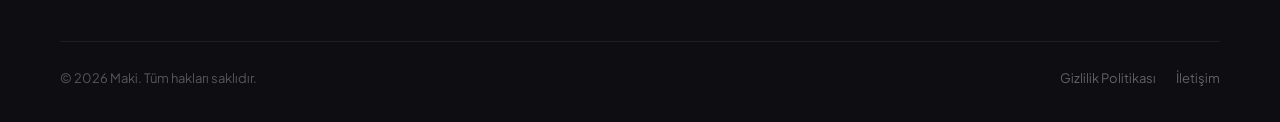
==== commit 5cb5bacf: "redesigned" ====
--- a/index.html
+++ b/index.html
@@ -4,13 +4,17 @@
   <meta charset="UTF-8" />
   <meta name="viewport" content="width=device-width, initial-scale=1.0" />
   <title>Maki – SKT ve Stok Takibi | Kurumsal Envanter Yönetimi</title>
-  <meta name="description" content="Maki ile barkod tabanlı stok takibi, SKT yönetimi ve kurumsal satın alma onay süreçlerini tek platformda yönetin. Operasyonel verimliliğinizi artırın, fire oranlarını minimize edin." />
-  <meta name="keywords" content="stok takibi, SKT yönetimi, barkod tarama, envanter yönetimi, kurumsal satın alma, fire azaltma" />
+  <meta name="description" content="Maki, süpermarket zincirlerinin mağaza içi operasyonlarını dijitalleştiren B2B SaaS platformudur. Barkod ile fiyat karşılaştırma, SKT takibi, indirim talebi ve şube stok yönetimi." />
+  <meta name="keywords" content="stok takibi, SKT yönetimi, barkod tarama, fiyat karşılaştırma, şube stok, indirim talebi, süpermarket" />
   <meta property="og:title" content="Maki – SKT ve Stok Takibi" />
-  <meta property="og:description" content="Operasyonel verimliliğinizi artırın, fire oranlarını minimize edin." />
+  <meta property="og:description" content="Süpermarket zincirlerinin mağaza içi operasyonlarını dijitalleştiren B2B SaaS platformu." />
   <meta property="og:type" content="website" />
   <meta property="og:url" content="https://maki.furowlan.com" />
   <link rel="canonical" href="https://maki.furowlan.com" />
+
+  <link rel="icon" type="image/png" href="assets/logo.png" />
+  <link rel="shortcut icon" type="image/png" href="assets/logo.png" />
+  <link rel="apple-touch-icon" href="assets/logo.png" />
 
   <link rel="preconnect" href="https://fonts.googleapis.com" />
   <link rel="preconnect" href="https://fonts.gstatic.com" crossorigin />
@@ -73,25 +77,11 @@
     }
 
     .nav-logo img {
-      width: 36px;
-      height: 36px;
-      border-radius: 9px;
-      object-fit: cover;
-    }
-
-    .logo-fallback {
-      width: 36px;
-      height: 36px;
-      border-radius: 9px;
-      background: var(--purple);
-      display: flex;
-      align-items: center;
-      justify-content: center;
-      color: #fff;
-      font-weight: 800;
-      font-size: 16px;
-      letter-spacing: -0.5px;
+      width: 54px;
+      height: 54px;
+      object-fit: contain;
       flex-shrink: 0;
+      border-radius: 14px;
     }
 
     .nav-logo-text {
@@ -293,29 +283,6 @@
       background: var(--purple-light);
     }
 
-    .hero-stats {
-      display: flex;
-      gap: 32px;
-      margin-top: 48px;
-      padding-top: 32px;
-      border-top: 1px solid var(--border);
-    }
-
-    .hero-stat-item { }
-    .hero-stat-num {
-      font-size: 26px;
-      font-weight: 800;
-      color: var(--ink);
-      letter-spacing: -0.8px;
-    }
-    .hero-stat-num span { color: var(--purple); }
-    .hero-stat-label {
-      font-size: 12.5px;
-      color: var(--ink-muted);
-      font-weight: 500;
-      margin-top: 2px;
-    }
-
     /* Hero visual */
     .hero-visual {
       position: relative;
@@ -345,34 +312,13 @@
       background: var(--surface-alt);
       border-radius: 32px;
       overflow: hidden;
-      aspect-ratio: 9/19;
-      display: flex;
-      align-items: center;
-      justify-content: center;
+      aspect-ratio: 9/19.5;
       position: relative;
     }
 
-    .phone-screen-placeholder {
-      display: flex;
-      flex-direction: column;
-      align-items: center;
-      gap: 10px;
-      color: var(--ink-muted);
-      text-align: center;
-      padding: 20px;
-    }
-
-    .phone-screen-placeholder svg {
-      opacity: 0.35;
-    }
-
-    .phone-screen-placeholder p {
-      font-size: 12px;
-      line-height: 1.5;
-      opacity: 0.6;
-    }
-
     .phone-screen img {
+      position: absolute;
+      inset: 0;
       width: 100%;
       height: 100%;
       object-fit: cover;
@@ -679,47 +625,18 @@
       border-radius: 20px;
       overflow: hidden;
       background: var(--ink);
-      aspect-ratio: 9/18;
+      aspect-ratio: 9/19.5;
       box-shadow: 0 20px 50px rgba(13,13,18,0.22);
       border: 8px solid var(--ink);
     }
 
     .ss-frame img {
+      position: absolute;
+      inset: 0;
       width: 100%;
       height: 100%;
       object-fit: cover;
       border-radius: 13px;
-    }
-
-    .ss-placeholder {
-      width: 100%;
-      height: 100%;
-      background: linear-gradient(145deg, #1A1A2E, #2D1B6B);
-      display: flex;
-      flex-direction: column;
-      align-items: center;
-      justify-content: center;
-      gap: 14px;
-      border-radius: 13px;
-    }
-
-    .ss-placeholder-icon {
-      width: 52px;
-      height: 52px;
-      background: rgba(136,45,255,0.3);
-      border-radius: 14px;
-      display: flex;
-      align-items: center;
-      justify-content: center;
-      font-size: 24px;
-    }
-
-    .ss-placeholder-text {
-      font-size: 13px;
-      color: rgba(255,255,255,0.4);
-      text-align: center;
-      padding: 0 16px;
-      line-height: 1.5;
     }
 
     .ss-label {
@@ -779,6 +696,73 @@
       gap: 14px;
       justify-content: center;
       flex-wrap: wrap;
+    }
+
+    /* ── CONTACT FORM ── */
+    .contact-form {
+      max-width: 520px;
+      margin: 0 auto;
+      text-align: left;
+    }
+
+    .form-row {
+      display: grid;
+      grid-template-columns: 1fr 1fr;
+      gap: 16px;
+    }
+
+    .form-group {
+      margin-bottom: 16px;
+    }
+
+    .form-group label {
+      display: block;
+      font-size: 13px;
+      font-weight: 600;
+      color: rgba(255,255,255,0.55);
+      margin-bottom: 6px;
+    }
+
+    .form-group input,
+    .form-group textarea {
+      width: 100%;
+      padding: 12px 16px;
+      border-radius: 10px;
+      border: 1.5px solid rgba(255,255,255,0.12);
+      background: rgba(255,255,255,0.06);
+      color: #fff;
+      font-family: inherit;
+      font-size: 14px;
+      transition: border-color 0.2s, background 0.2s;
+      outline: none;
+    }
+
+    .form-group input::placeholder,
+    .form-group textarea::placeholder {
+      color: rgba(255,255,255,0.25);
+    }
+
+    .form-group input:focus,
+    .form-group textarea:focus {
+      border-color: var(--purple);
+      background: rgba(255,255,255,0.1);
+    }
+
+    .form-group textarea {
+      resize: vertical;
+      min-height: 100px;
+    }
+
+    .btn-submit {
+      width: 100%;
+      justify-content: center;
+      cursor: pointer;
+      border: none;
+      margin-top: 8px;
+    }
+
+    @media (max-width: 600px) {
+      .form-row { grid-template-columns: 1fr; }
     }
 
     .btn-white {
@@ -909,7 +893,6 @@
       }
       .hero-sub { margin-left: auto; margin-right: auto; }
       .hero-actions { justify-content: center; }
-      .hero-stats { justify-content: center; }
       .hero-visual { display: none; }
       .features-grid { grid-template-columns: 1fr; }
       .steps { grid-template-columns: repeat(2, 1fr); gap: 32px; }
@@ -949,16 +932,14 @@
 <nav>
   <div class="nav-inner">
     <a href="/" class="nav-logo">
-      <img src="assets/logo.png" alt="Maki Logo"
-           onerror="this.style.display='none'; this.nextElementSibling.style.display='flex';" />
-      <div class="logo-fallback" style="display:none;">M</div>
+      <img src="assets/logo.png" alt="Maki Logo" />
       <span class="nav-logo-text">Maki</span>
     </a>
     <div class="nav-links">
       <a href="#features">Özellikler</a>
       <a href="#how">Nasıl Çalışır</a>
       <a href="#screenshots">Ekranlar</a>
-      <a href="mailto:contact@furowlan.com" class="btn-nav">İletişime Geçin</a>
+      <a href="#contact" class="btn-nav">Demo Talep Et</a>
     </div>
   </div>
 </nav>
@@ -983,32 +964,18 @@
         <span>Yeniden Tanımlandı.</span>
       </h1>
       <p class="hero-sub fade-up delay-2">
-        Operasyonel verimliliğinizi artırın, fire oranlarını minimize edin. Maki ile stok yönetimini barkod hızında yapın ve kurumsal onay süreçlerini otomatikleştirin.
+        Süpermarket zincirlerinin mağaza içi operasyonlarını uçtan uca dijitalleştiren B2B SaaS platformu. Barkod tara, raf fiyatını karşılaştır, SKT'si yaklaşan ürünler için tek tuşla indirim talebi oluştur.
       </p>
       <div class="hero-actions fade-up delay-3">
-        <a href="mailto:contact@furowlan.com" class="btn-primary">
-          <svg width="16" height="16" viewBox="0 0 24 24" fill="none" stroke="currentColor" stroke-width="2.5" stroke-linecap="round" stroke-linejoin="round"><path d="M4 4h16c1.1 0 2 .9 2 2v12c0 1.1-.9 2-2 2H4c-1.1 0-2-.9-2-2V6c0-1.1.9-2 2-2z"/><polyline points="22,6 12,13 2,6"/></svg>
-          İletişime Geçin
+        <a href="#contact" class="btn-primary">
+          <svg width="16" height="16" viewBox="0 0 24 24" fill="none" stroke="currentColor" stroke-width="2.5" stroke-linecap="round" stroke-linejoin="round"><path d="M22 2L11 13"/><path d="M22 2L15 22L11 13L2 9L22 2Z"/></svg>
+          Demo Talep Et
         </a>
         <a href="#features" class="btn-ghost">
           Özellikleri Keşfet
           <svg width="14" height="14" viewBox="0 0 24 24" fill="none" stroke="currentColor" stroke-width="2.5" stroke-linecap="round" stroke-linejoin="round"><path d="M5 12h14"/><path d="m12 5 7 7-7 7"/></svg>
         </a>
       </div>
-      <div class="hero-stats fade-up delay-4">
-        <div class="hero-stat-item">
-          <div class="hero-stat-num">%<span>92</span></div>
-          <div class="hero-stat-label">Fire Azaltma Oranı</div>
-        </div>
-        <div class="hero-stat-item">
-          <div class="hero-stat-num"><span>3x</span></div>
-          <div class="hero-stat-label">Sayım Hızı Artışı</div>
-        </div>
-        <div class="hero-stat-item">
-          <div class="hero-stat-num"><span>∞</span></div>
-          <div class="hero-stat-label">Anlık Senkronizasyon</div>
-        </div>
-      </div>
     </div>
 
     <!-- Right: Phone mockup -->
@@ -1016,20 +983,15 @@
       <div class="hero-mockup">
         <div class="phone-frame">
           <div class="phone-screen">
-            <img src="assets/screenshots/screen1.png" alt="Maki Uygulama Ekranı"
-                 onerror="this.style.display='none'; this.nextElementSibling.style.display='flex';" />
-            <div class="phone-screen-placeholder">
-              <svg width="48" height="48" viewBox="0 0 24 24" fill="none" stroke="#882DFF" stroke-width="1.5"><rect x="3" y="3" width="18" height="18" rx="3"/><path d="M9 9h.01M15 9h.01M9 15h.01M15 15h.01M12 12h.01"/></svg>
-              <p>Ekran görüntüsünü<br/>assets/screenshots/ klasörüne<br/>ekleyin</p>
-            </div>
+            <img src="assets/screenshots/screen1.png" alt="Maki Uygulama Ekranı" />
           </div>
         </div>
 
         <div class="hero-float-card float-card-left">
-          <div class="float-icon float-icon-green">✅</div>
+          <div class="float-icon float-icon-green">🏷️</div>
           <div>
-            <div class="float-text-main">Stok Güncellendi</div>
-            <div class="float-text-sub">48 ürün • Az önce</div>
+            <div class="float-text-main">İndirim Onaylandı</div>
+            <div class="float-text-sub">Yoğurt 1kg • %20 indirim</div>
           </div>
         </div>
 
@@ -1037,7 +999,7 @@
           <div class="float-icon float-icon-purple">⚠️</div>
           <div>
             <div class="float-text-main">SKT Uyarısı</div>
-            <div class="float-text-sub">3 ürün • 7 gün kaldı</div>
+            <div class="float-text-sub">7 ürün • Süresi geçti</div>
           </div>
         </div>
       </div>
@@ -1052,7 +1014,6 @@
     <span class="tech-chip">🔥 Firebase</span>
     <span class="tech-chip">☁️ Google Cloud</span>
     <span class="tech-chip">📱 Android & iOS</span>
-    <span class="tech-chip">🔐 KVKK / GDPR Uyumlu</span>
     <span class="tech-chip">🔄 Gerçek Zamanlı Senkronizasyon</span>
   </div>
 </div>
@@ -1062,40 +1023,40 @@
   <div class="section-header">
     <span class="section-label">Özellikler</span>
     <h2 class="section-title">İşletmenizin ihtiyacı olan<br/>her şey tek uygulamada</h2>
-    <p class="section-sub">Karmaşık envanter süreçlerini sadelik ve hızla yönetin. Maki, saha ekiplerinizden yöneticilere kadar tüm paydaşları tek platformda buluşturur.</p>
+    <p class="section-sub">Mağaza personelinden satın alma departmanına, yöneticilere kadar tüm ekipleri rol bazlı tek platformda buluşturur.</p>
   </div>
 
   <div class="features-grid">
     <div class="feat-card">
       <div class="feat-icon-wrap">📷</div>
-      <h3 class="feat-title">Hızlı Barkod Tarama</h3>
-      <p class="feat-desc">Cihaz kamerasıyla milisaniyeler içinde barkod okuyun. Tek dokunuşla ürün bilgisi, SKT ve stok durumu ekranınıza gelsin. Manuel giriş hatalarını tarihe gömün.</p>
+      <h3 class="feat-title">Barkod ile Fiyat & Stok Sorgulama</h3>
+      <p class="feat-desc">Raf üzerindeki ürünün barkodunu tarayın; sistemdeki güncel liste fiyatı, tüm şubelerdeki stok durumu ve SKT bilgisi anında ekranınıza gelsin. Rafta yazılı fiyatla karşılaştırarak tutarsızlıkları yerinde tespit edin.</p>
       <div class="feat-tags">
-        <span class="feat-tag">QR & Barkod</span>
-        <span class="feat-tag">Hızlı Tarama</span>
-        <span class="feat-tag">Offline Modu</span>
+        <span class="feat-tag">Fiyat Karşılaştırma</span>
+        <span class="feat-tag">Şube Stokları</span>
+        <span class="feat-tag">Anlık Sorgulama</span>
       </div>
     </div>
 
     <div class="feat-card">
-      <div class="feat-icon-wrap">⚡</div>
-      <h3 class="feat-title">Anlık Stok Güncelleme</h3>
-      <p class="feat-desc">Firebase altyapısı üzerinde gerçek zamanlı senkronizasyon. Bir cihazda yapılan güncelleme, tüm ekip üyelerine anında yansır. Stok çakışmalarına son.</p>
+      <div class="feat-icon-wrap">⏳</div>
+      <h3 class="feat-title">SKT Takibi & İndirim İş Akışı</h3>
+      <p class="feat-desc">SKT'si yaklaşan ürünler için tek tuşla indirim talebi oluşturun; talep anında merkez ofisteki satın alma departmanına düşer. SKT'si dolan ürünleri "İadeye Sevk Et" ile işaretleyin. İsraf önlenir, kârlılık artar.</p>
       <div class="feat-tags">
-        <span class="feat-tag">Gerçek Zamanlı</span>
-        <span class="feat-tag">Çoklu Cihaz</span>
-        <span class="feat-tag">Firebase Sync</span>
+        <span class="feat-tag">İndirim Talebi</span>
+        <span class="feat-tag">İade Sevk</span>
+        <span class="feat-tag">Satış Kaydı</span>
       </div>
     </div>
 
     <div class="feat-card">
-      <div class="feat-icon-wrap">✅</div>
-      <h3 class="feat-title">Kurumsal Satın Alma Onay Süreci</h3>
-      <p class="feat-desc">Stok eşiği dolduğunda otomatik satın alma talebi oluştur. Yönetici onayı iş akışı, red/kabul bildirimleri ve tam denetim izi ile kurumsal uyum sağlayın.</p>
+      <div class="feat-icon-wrap">📊</div>
+      <h3 class="feat-title">Merkezi Veri & Rol Yönetimi</h3>
+      <p class="feat-desc">Yöneticiler tüm şubelerin fiyat ve SKT listelerini Excel ile toplu yükler, güncellemeler sahaya anlık yansır. RBAC mimarisi ile personel, satın alma ve admin rolleri net ayrılır; cihaz kilidi ile yetkisiz erişim engellenir.</p>
       <div class="feat-tags">
-        <span class="feat-tag">Onay Akışı</span>
-        <span class="feat-tag">Bildirimler</span>
-        <span class="feat-tag">Denetim İzi</span>
+        <span class="feat-tag">Excel Yükleme</span>
+        <span class="feat-tag">RBAC</span>
+        <span class="feat-tag">Cihaz Kilidi</span>
       </div>
     </div>
   </div>
@@ -1114,7 +1075,7 @@
       <div class="step">
         <div class="step-num">1</div>
         <div class="step-title">Kurulum & Yapılandırma</div>
-        <div class="step-desc">Uygulamayı indirin, kurumunuzu kayıt edin, ekip üyelerinizi davet edin.</div>
+        <div class="step-desc">Demo talebi oluşturarak altyapınızı dakikalar içinde kurun. Şirket yönetimi tarafından açılan kurumsal hesaplarla sahada anında kullanıma başlayın.</div>
       </div>
       <div class="step">
         <div class="step-num">2</div>
@@ -1128,8 +1089,8 @@
       </div>
       <div class="step">
         <div class="step-num">4</div>
-        <div class="step-title">Onay & Raporlama</div>
-        <div class="step-desc">Yöneticiler satın alma taleplerini onaylar, raporları anında görüntüler.</div>
+        <div class="step-title">İndirim Onay & Raporlama</div>
+        <div class="step-desc">Satın alma departmanı indirim taleplerini değerlendirir, uygun oranı belirler. Yönetim panelinden tüm şubelerin işlem geçmişini anlık takip edin.</div>
       </div>
     </div>
   </div>
@@ -1146,52 +1107,58 @@
 
     <div class="screenshots-scroll">
       <div class="ss-frame">
-        <img src="assets/screenshots/screen2.png" alt="Stok Listesi Ekranı"
-             onerror="this.style.display='none'; this.nextElementSibling.style.display='flex';" />
-        <div class="ss-placeholder">
-          <div class="ss-placeholder-icon">📦</div>
-          <div class="ss-placeholder-text">Stok Listesi<br/>Ekranı</div>
-        </div>
-        <div class="ss-label">Stok Listesi</div>
+        <img src="assets/screenshots/screen2.png" alt="Barkod Tarama Ekranı" />
+        <div class="ss-label">Barkod Tarama & Şube Stokları</div>
       </div>
 
       <div class="ss-frame">
-        <img src="assets/screenshots/screen3.png" alt="Barkod Tarama Ekranı"
-             onerror="this.style.display='none'; this.nextElementSibling.style.display='flex';" />
-        <div class="ss-placeholder">
-          <div class="ss-placeholder-icon">🔍</div>
-          <div class="ss-placeholder-text">Barkod Tarama<br/>Ekranı</div>
-        </div>
-        <div class="ss-label">Barkod Tarama</div>
+        <img src="assets/screenshots/screen3.png" alt="SKT Listesi Ekranı" />
+        <div class="ss-label">SKT Listesi</div>
       </div>
 
       <div class="ss-frame">
-        <img src="assets/screenshots/screen4.png" alt="Onay Süreci Ekranı"
-             onerror="this.style.display='none'; this.nextElementSibling.style.display='flex';" />
-        <div class="ss-placeholder">
-          <div class="ss-placeholder-icon">✅</div>
-          <div class="ss-placeholder-text">Satın Alma Onay<br/>Ekranı</div>
-        </div>
-        <div class="ss-label">Onay Süreci</div>
+        <img src="assets/screenshots/screen4.png" alt="Hızlı İşlem Akışı Ekranı" />
+        <div class="ss-label">Hızlı İşlem Akışı</div>
       </div>
     </div>
   </div>
 </section>
 
-<!-- CTA -->
-<section class="cta-section">
+<!-- CONTACT -->
+<section class="cta-section" id="contact">
   <div class="cta-bg"></div>
   <div class="cta-inner">
-    <span class="section-label">Başlamaya Hazır mısınız?</span>
-    <h2 class="cta-title">İşletmenizi bir üst seviyeye taşıyın</h2>
-    <p class="cta-sub">Maki ile stok yönetimini modernleştirin. Demo talep edin veya doğrudan iletişime geçin — ekibimiz 24 saat içinde yanıt verir.</p>
-    <div class="cta-actions">
-      <a href="mailto:contact@furowlan.com" class="btn-white">
-        <svg width="16" height="16" viewBox="0 0 24 24" fill="none" stroke="currentColor" stroke-width="2.5" stroke-linecap="round" stroke-linejoin="round"><path d="M4 4h16c1.1 0 2 .9 2 2v12c0 1.1-.9 2-2 2H4c-1.1 0-2-.9-2-2V6c0-1.1.9-2 2-2z"/><polyline points="22,6 12,13 2,6"/></svg>
-        Demo Talep Et
-      </a>
-      <a href="privacy.html" class="btn-outline-white">Gizlilik Politikası</a>
-    </div>
+    <span class="section-label">İletişim</span>
+    <h2 class="cta-title">Demo Talep Edin</h2>
+    <p class="cta-sub">Formu doldurun, ekibimiz 24 saat içinde sizinle iletişime geçsin.</p>
+
+    <form class="contact-form" action="https://api.web3forms.com/submit" method="POST">
+      <input type="hidden" name="access_key" value="16a653c9-2c64-42cc-bb43-86f9bff8992b" />
+      <input type="hidden" name="subject" value="Maki Demo Talebi" />
+      <input type="hidden" name="from_name" value="Maki Web Sitesi" />
+      <div class="form-row">
+        <div class="form-group">
+          <label for="name">Ad Soyad</label>
+          <input type="text" id="name" name="name" placeholder="Adınız Soyadınız" required />
+        </div>
+        <div class="form-group">
+          <label for="email">E-posta</label>
+          <input type="email" id="email" name="email" placeholder="ornek@sirket.com" required />
+        </div>
+      </div>
+      <div class="form-group">
+        <label for="company">Şirket Adı</label>
+        <input type="text" id="company" name="company" placeholder="Şirket adınız" />
+      </div>
+      <div class="form-group">
+        <label for="message">Mesaj</label>
+        <textarea id="message" name="message" rows="4" placeholder="Demo hakkında bilgi almak istiyorum..."></textarea>
+      </div>
+      <button type="submit" class="btn-white btn-submit">
+        <svg width="16" height="16" viewBox="0 0 24 24" fill="none" stroke="currentColor" stroke-width="2.5" stroke-linecap="round" stroke-linejoin="round"><path d="M22 2L11 13"/><path d="M22 2L15 22L11 13L2 9L22 2Z"/></svg>
+        Gönder
+      </button>
+    </form>
   </div>
 </section>
 
@@ -1200,12 +1167,10 @@
   <div class="footer-inner">
     <div class="footer-brand">
       <a href="/" class="nav-logo">
-        <img src="assets/logo.png" alt="Maki Logo"
-             onerror="this.style.display='none'; this.nextElementSibling.style.display='flex';" />
-        <div class="logo-fallback" style="display:none;">M</div>
+        <img src="assets/logo.png" alt="Maki Logo" />
         <span class="nav-logo-text">Maki</span>
       </a>
-      <p class="footer-desc">SKT ve Stok Takibi — Barkod tabanlı, gerçek zamanlı, kurumsal envanter yönetim platformu.</p>
+      <p class="footer-desc">Süpermarket zincirlerinin mağaza içi operasyonlarını dijitalleştiren B2B SaaS platformu.</p>
     </div>
     <div class="footer-col">
       <div class="footer-col-title">Ürün</div>
@@ -1221,7 +1186,7 @@
   </div>
 
   <div class="footer-bottom">
-    <span class="footer-copy">© 2024 Maki. Tüm hakları saklıdır.</span>
+    <span class="footer-copy">© 2026 Maki. Tüm hakları saklıdır.</span>
     <div class="footer-links">
       <a href="privacy.html">Gizlilik Politikası</a>
       <a href="mailto:contact@furowlan.com">İletişim</a>
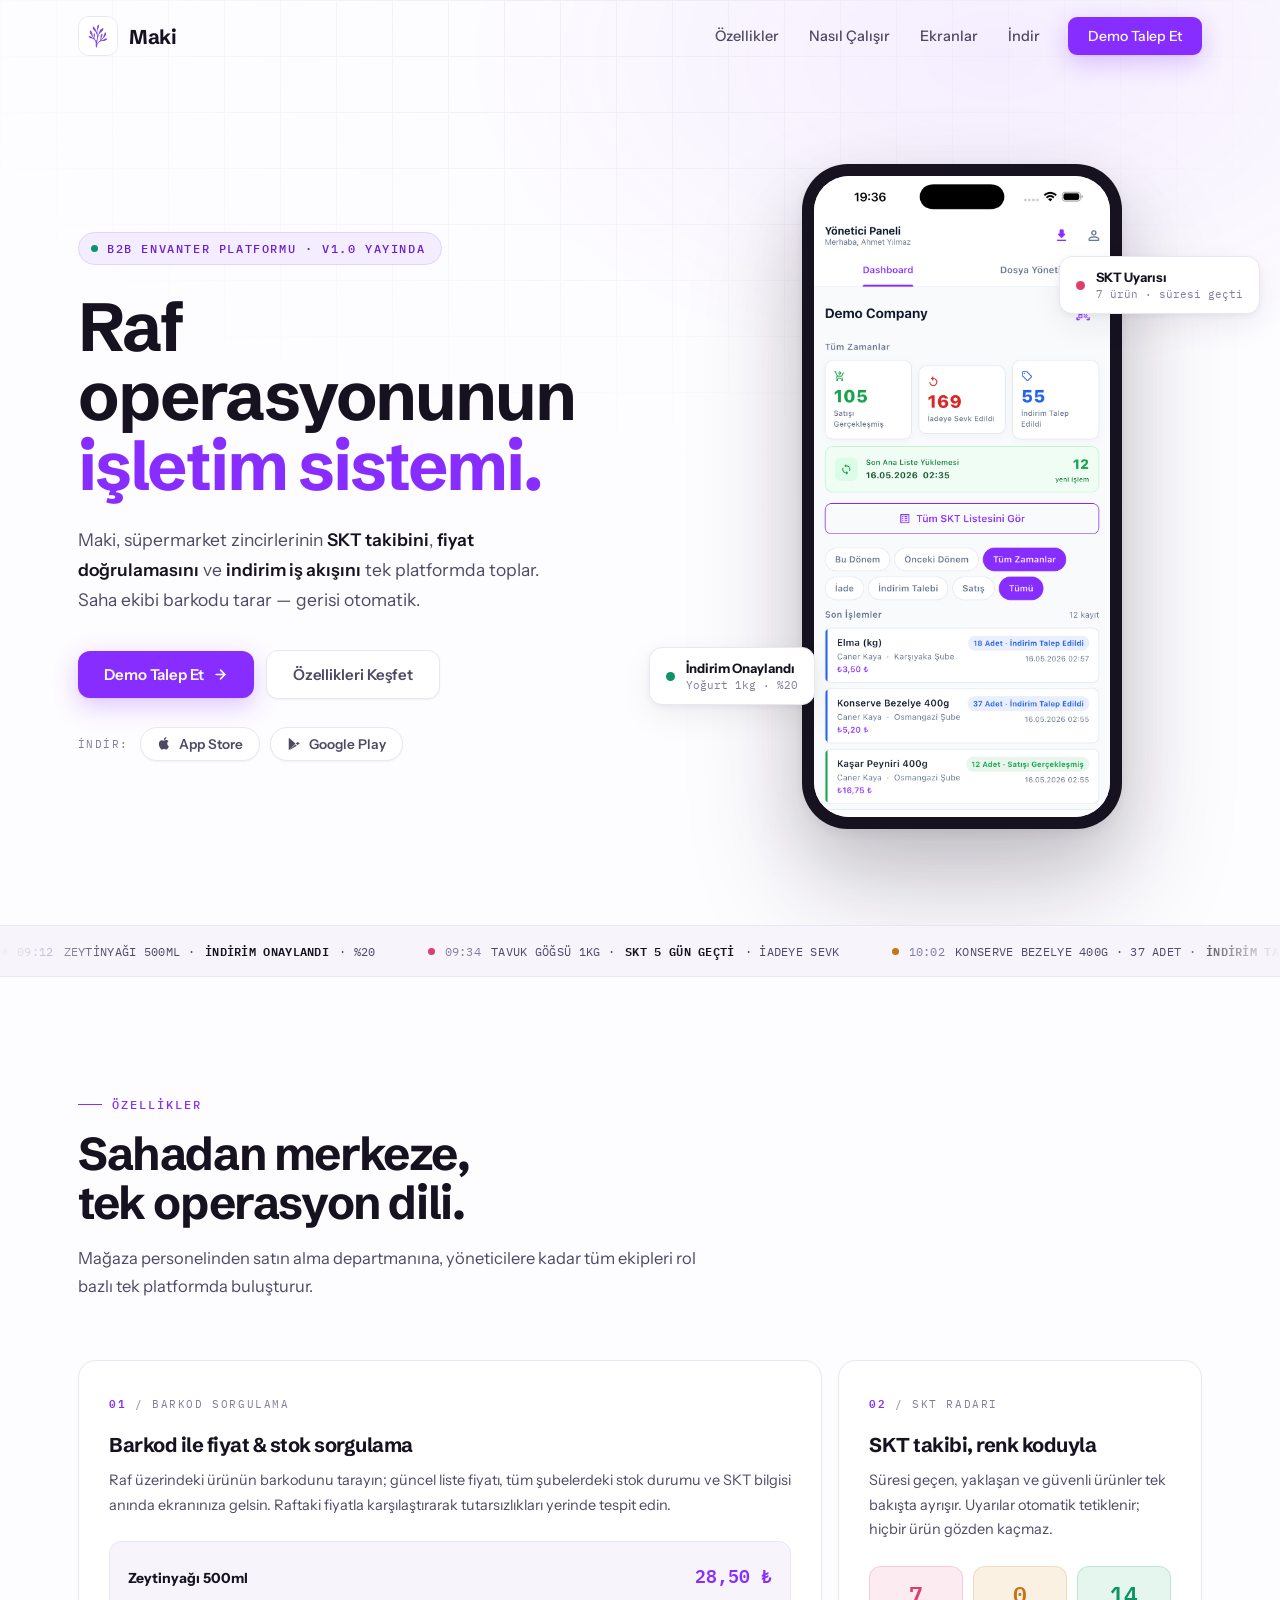
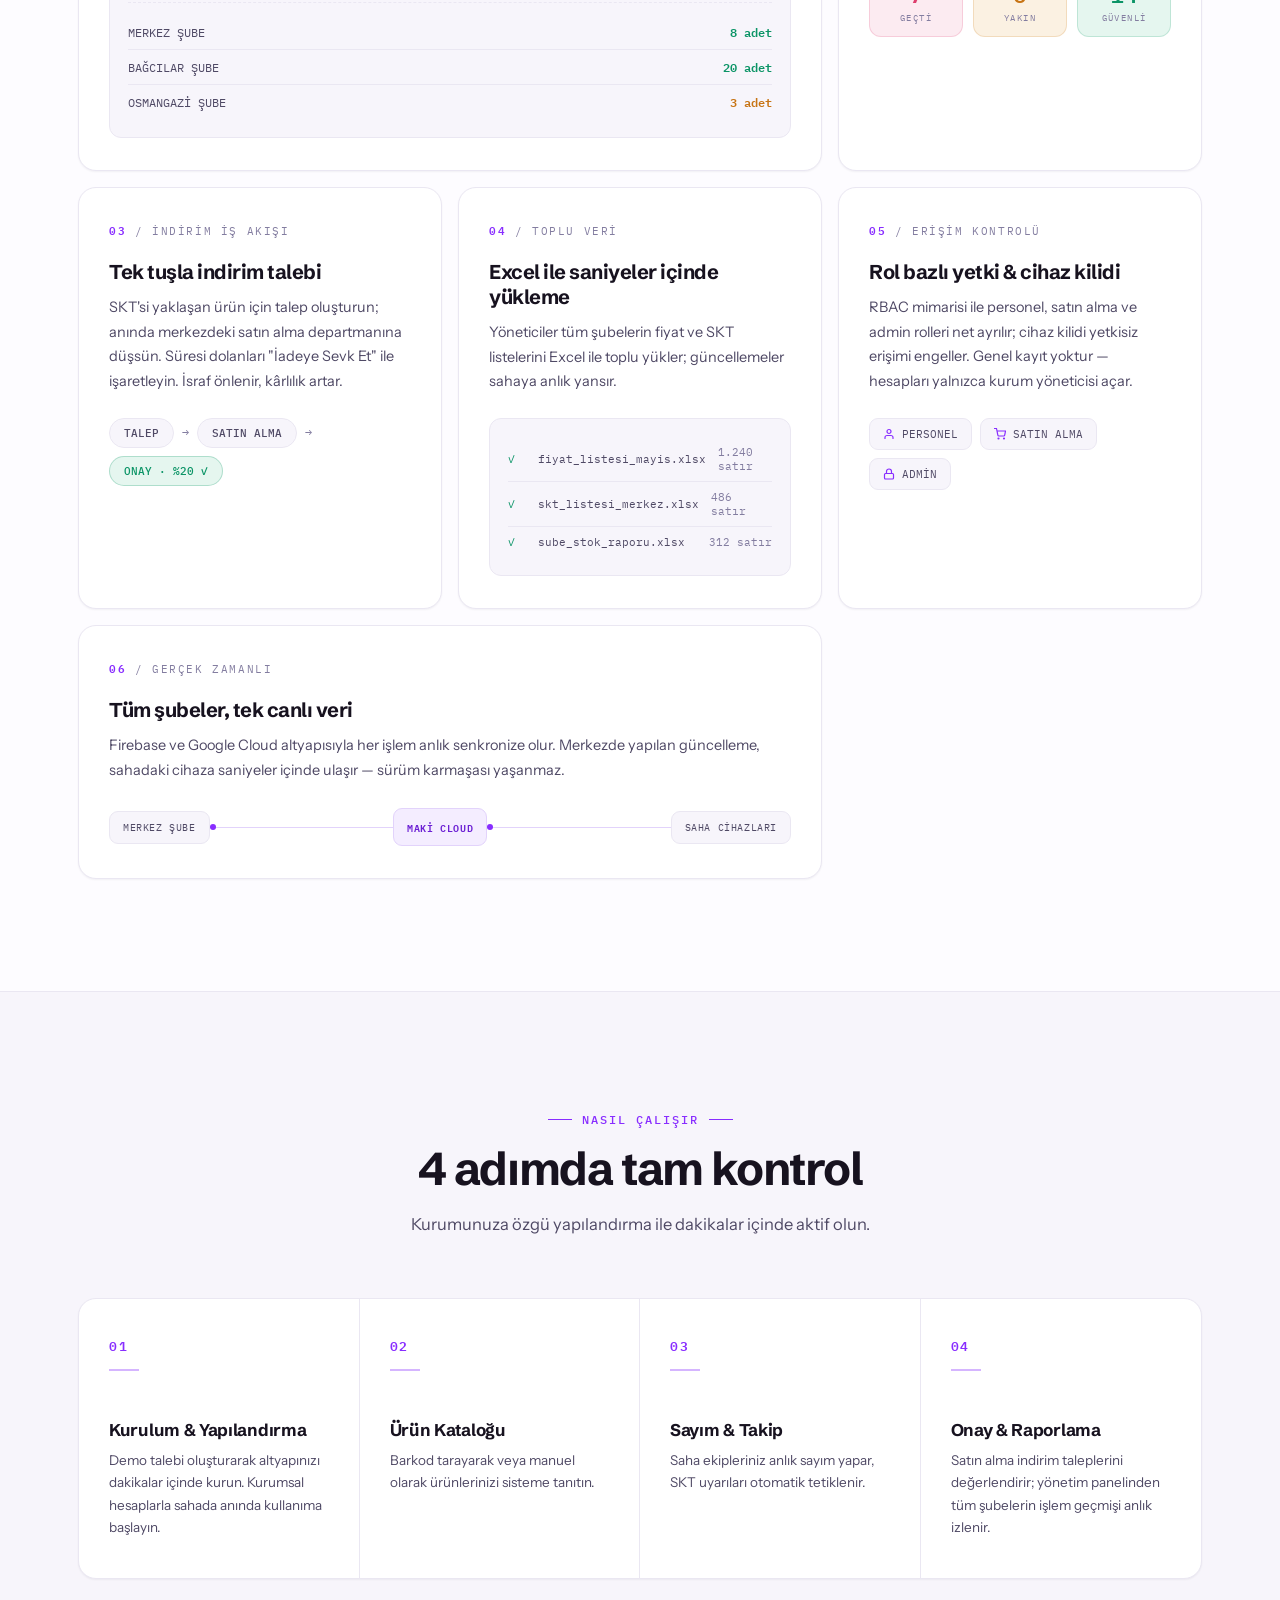
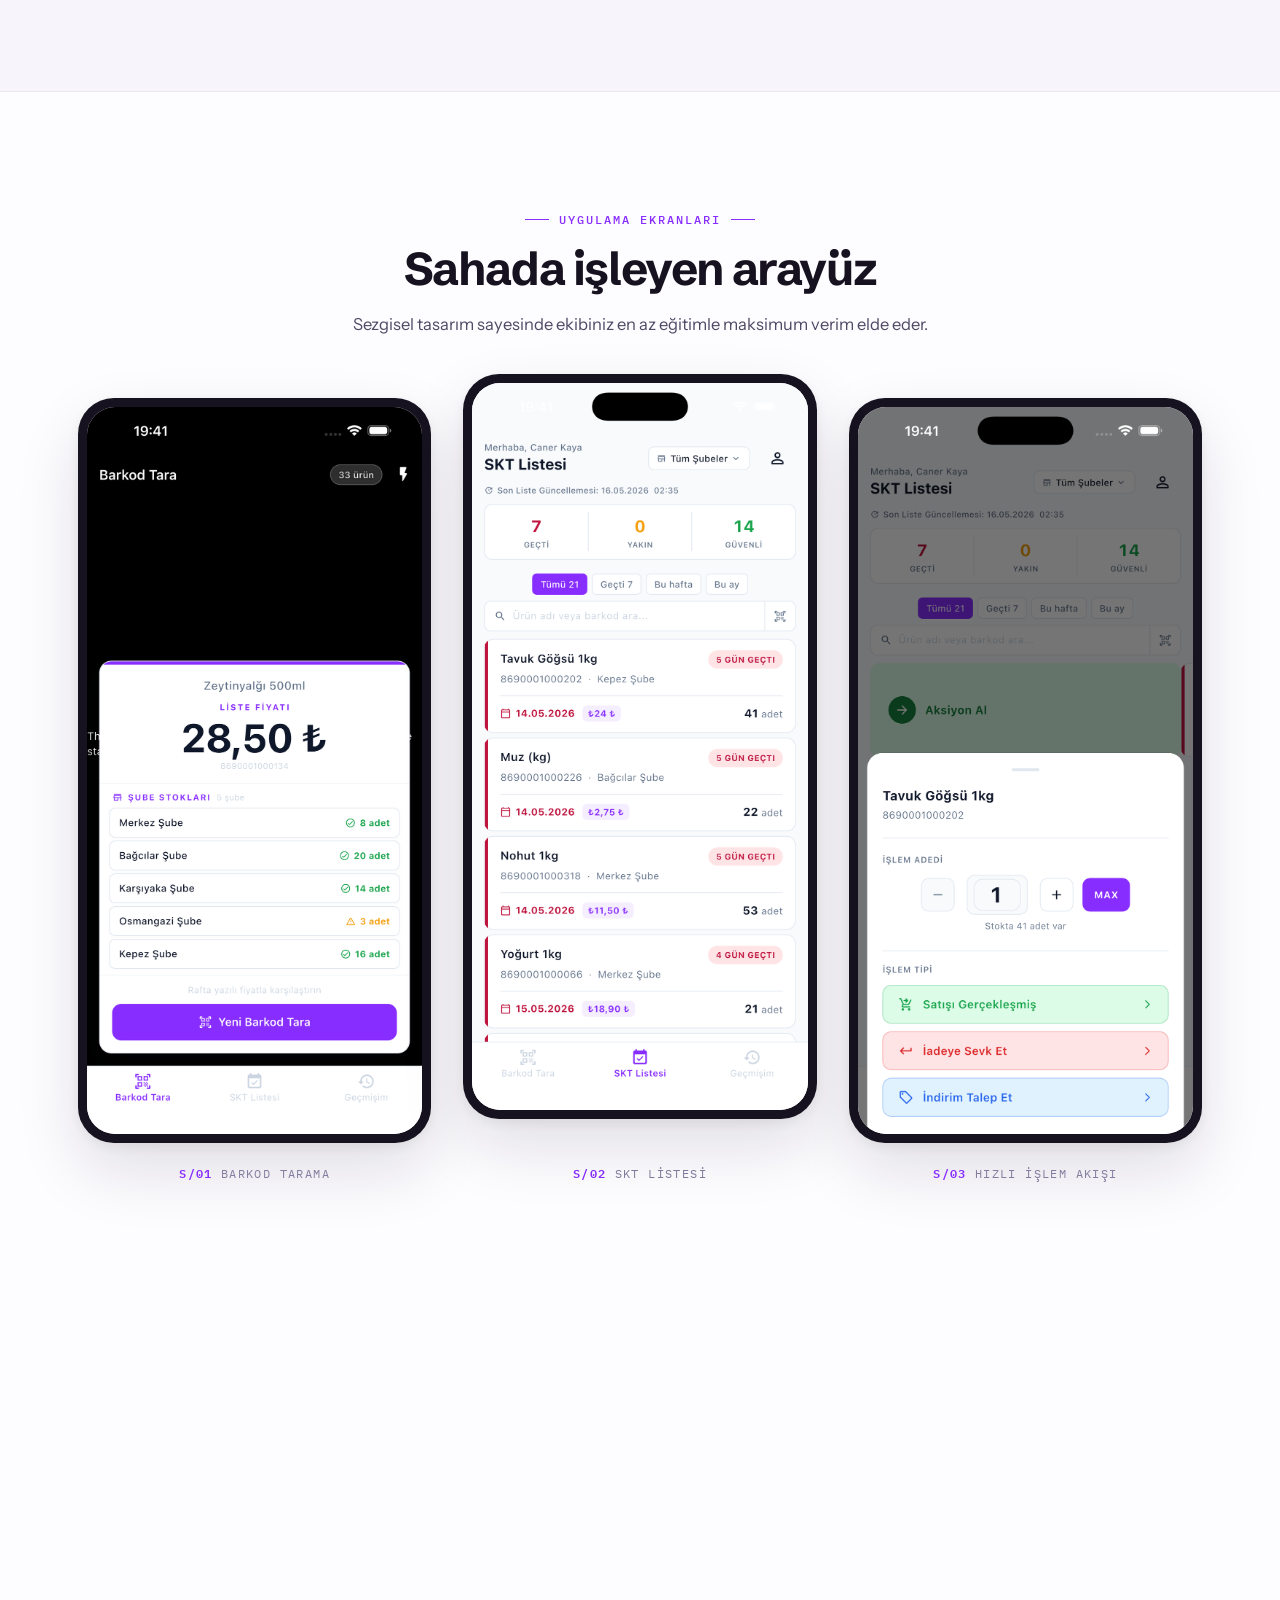
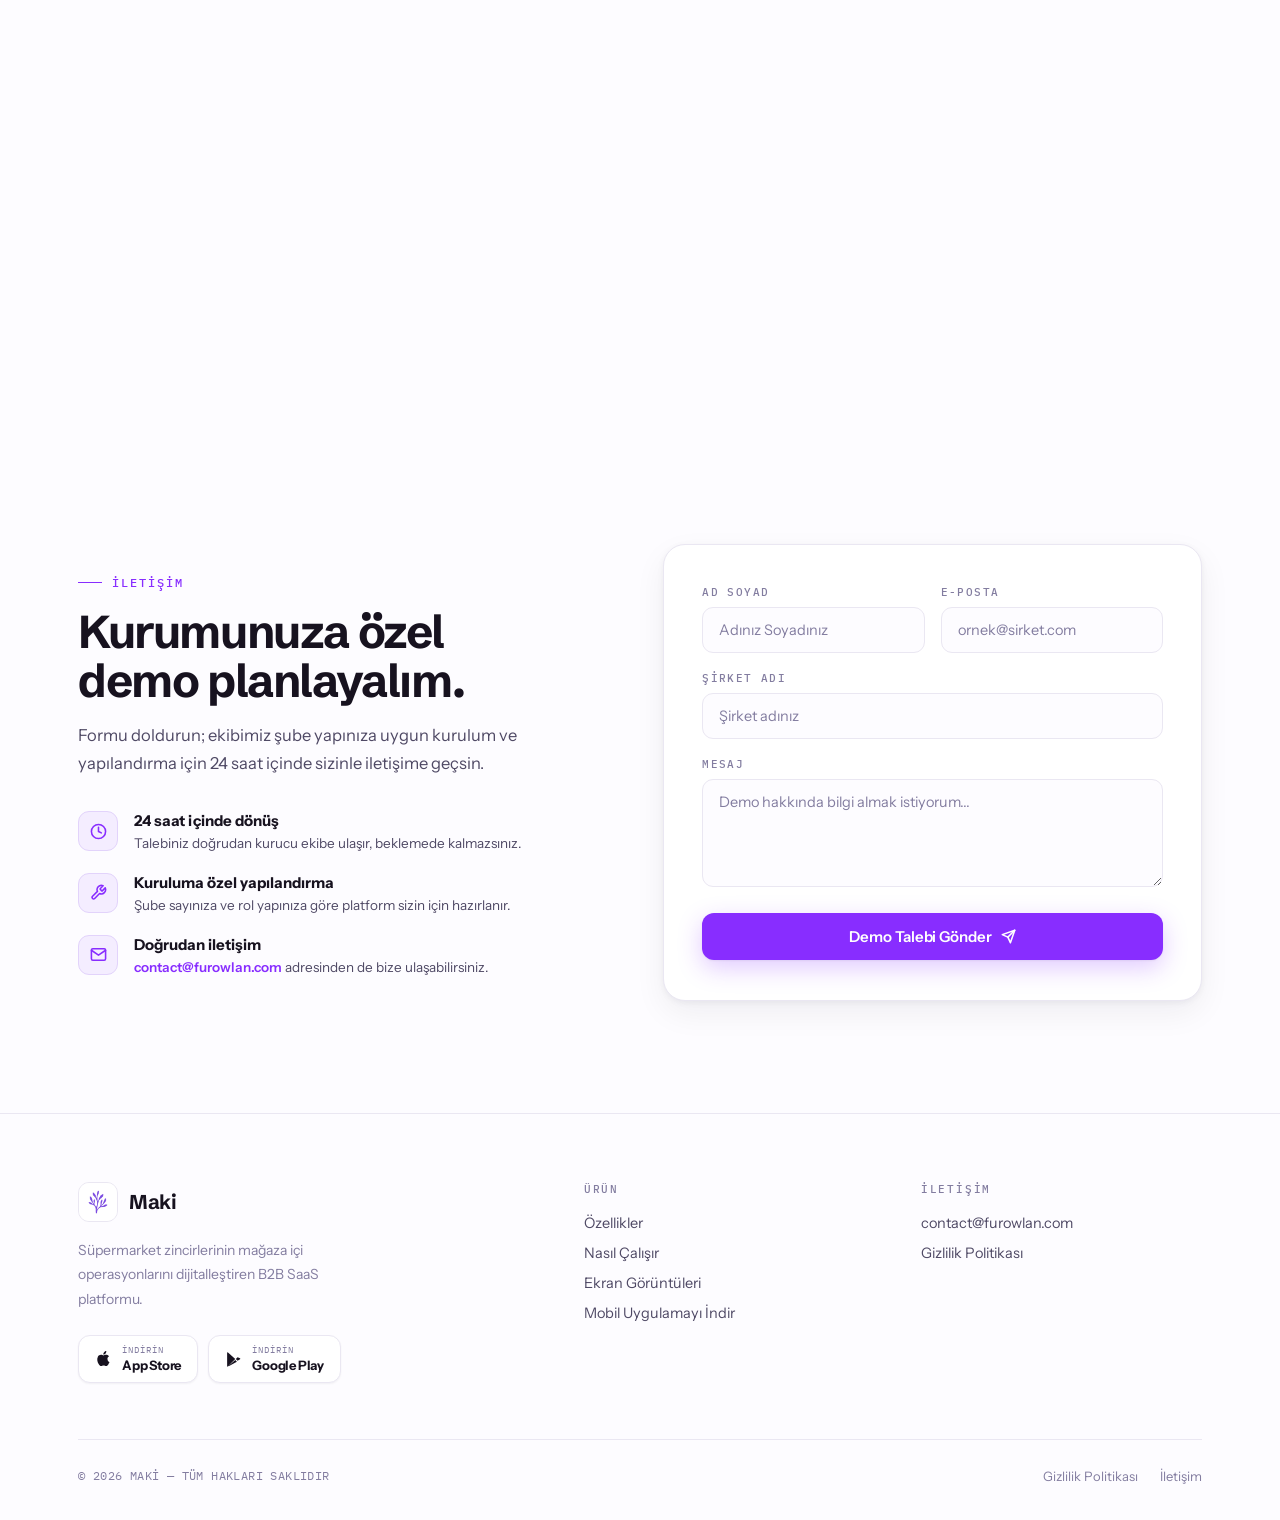
==== commit 954e1cbc: "updating links" ====
--- a/index.html
+++ b/index.html
@@ -12,924 +12,20 @@
   <meta property="og:url" content="https://maki.furowlan.com" />
   <link rel="canonical" href="https://maki.furowlan.com" />
 
-  <link rel="icon" type="image/png" href="assets/logo.png" />
-  <link rel="shortcut icon" type="image/png" href="assets/logo.png" />
-  <link rel="apple-touch-icon" href="assets/logo.png" />
+  <link rel="icon" type="image/png" sizes="32x32" href="assets/favicon-32.png" />
+  <link rel="apple-touch-icon" sizes="180x180" href="assets/favicon-180.png" />
 
   <link rel="preconnect" href="https://fonts.googleapis.com" />
   <link rel="preconnect" href="https://fonts.gstatic.com" crossorigin />
-  <link href="https://fonts.googleapis.com/css2?family=Plus+Jakarta+Sans:wght@300;400;500;600;700;800&family=DM+Mono:wght@400;500&display=swap" rel="stylesheet" />
-
-  <style>
-    *, *::before, *::after { box-sizing: border-box; margin: 0; padding: 0; }
-
-    :root {
-      --purple: #882DFF;
-      --purple-dim: #6B1FD4;
-      --purple-light: #F3EAFF;
-      --purple-mid: #C89BFF;
-      --ink: #0D0D12;
-      --ink-soft: #3A3A4A;
-      --ink-muted: #7B7B8F;
-      --surface: #FFFFFF;
-      --surface-alt: #F8F7FC;
-      --border: #EBEBF0;
-      --radius: 16px;
-      --radius-sm: 10px;
-    }
-
-    html { scroll-behavior: smooth; }
-
-    body {
-      font-family: 'Plus Jakarta Sans', sans-serif;
-      background: var(--surface);
-      color: var(--ink);
-      -webkit-font-smoothing: antialiased;
-      overflow-x: hidden;
-    }
-
-    /* ── NAV ── */
-    nav {
-      position: sticky;
-      top: 0;
-      z-index: 100;
-      background: rgba(255,255,255,0.88);
-      backdrop-filter: blur(18px);
-      -webkit-backdrop-filter: blur(18px);
-      border-bottom: 1px solid var(--border);
-    }
-
-    .nav-inner {
-      max-width: 1160px;
-      margin: 0 auto;
-      padding: 0 28px;
-      height: 68px;
-      display: flex;
-      align-items: center;
-      justify-content: space-between;
-    }
-
-    .nav-logo {
-      display: flex;
-      align-items: center;
-      gap: 11px;
-      text-decoration: none;
-    }
-
-    .nav-logo img {
-      width: 54px;
-      height: 54px;
-      object-fit: contain;
-      flex-shrink: 0;
-      border-radius: 14px;
-    }
-
-    .nav-logo-text {
-      font-size: 17px;
-      font-weight: 700;
-      color: var(--ink);
-      letter-spacing: -0.3px;
-    }
-
-    .nav-links {
-      display: flex;
-      align-items: center;
-      gap: 6px;
-    }
-
-    .nav-links a {
-      font-size: 14px;
-      font-weight: 500;
-      color: var(--ink-soft);
-      text-decoration: none;
-      padding: 8px 14px;
-      border-radius: 8px;
-      transition: color 0.15s, background 0.15s;
-    }
-
-    .nav-links a:hover { color: var(--ink); background: var(--surface-alt); }
-
-    .btn-nav {
-      background: var(--purple) !important;
-      color: #fff !important;
-      border-radius: 8px;
-      font-weight: 600 !important;
-      font-size: 14px !important;
-      padding: 9px 18px !important;
-      transition: background 0.15s, transform 0.1s !important;
-    }
-    .btn-nav:hover { background: var(--purple-dim) !important; transform: translateY(-1px); }
-
-    /* ── HERO ── */
-    .hero {
-      position: relative;
-      overflow: hidden;
-      background: var(--surface);
-      padding: 100px 28px 80px;
-    }
-
-    .hero-bg {
-      position: absolute;
-      inset: 0;
-      pointer-events: none;
-      overflow: hidden;
-    }
-
-    .hero-blob {
-      position: absolute;
-      border-radius: 50%;
-      filter: blur(90px);
-      opacity: 0.14;
-    }
-
-    .hero-blob-1 {
-      width: 700px;
-      height: 700px;
-      background: var(--purple);
-      top: -200px;
-      right: -150px;
-    }
-
-    .hero-blob-2 {
-      width: 400px;
-      height: 400px;
-      background: #C89BFF;
-      bottom: -100px;
-      left: -80px;
-    }
-
-    .hero-grid {
-      position: absolute;
-      inset: 0;
-      background-image:
-        linear-gradient(var(--border) 1px, transparent 1px),
-        linear-gradient(90deg, var(--border) 1px, transparent 1px);
-      background-size: 56px 56px;
-      opacity: 0.4;
-      mask-image: radial-gradient(ellipse 80% 60% at 60% 20%, black 30%, transparent 80%);
-    }
-
-    .hero-inner {
-      position: relative;
-      max-width: 1160px;
-      margin: 0 auto;
-      display: grid;
-      grid-template-columns: 1fr 1fr;
-      gap: 60px;
-      align-items: center;
-    }
-
-    .hero-badge {
-      display: inline-flex;
-      align-items: center;
-      gap: 8px;
-      background: var(--purple-light);
-      border: 1px solid rgba(136, 45, 255, 0.18);
-      border-radius: 100px;
-      padding: 6px 14px 6px 8px;
-      font-size: 12.5px;
-      font-weight: 600;
-      color: var(--purple);
-      margin-bottom: 28px;
-      letter-spacing: 0.2px;
-    }
-
-    .badge-dot {
-      width: 7px;
-      height: 7px;
-      border-radius: 50%;
-      background: var(--purple);
-      animation: pulse-dot 2s infinite;
-    }
-
-    @keyframes pulse-dot {
-      0%, 100% { opacity: 1; transform: scale(1); }
-      50% { opacity: 0.5; transform: scale(0.85); }
-    }
-
-    .hero h1 {
-      font-size: clamp(36px, 5vw, 58px);
-      font-weight: 800;
-      line-height: 1.08;
-      letter-spacing: -1.5px;
-      color: var(--ink);
-      margin-bottom: 22px;
-    }
-
-    .hero h1 span {
-      color: var(--purple);
-    }
-
-    .hero-sub {
-      font-size: 17px;
-      line-height: 1.65;
-      color: var(--ink-soft);
-      max-width: 480px;
-      margin-bottom: 40px;
-      font-weight: 400;
-    }
-
-    .hero-actions {
-      display: flex;
-      align-items: center;
-      gap: 14px;
-      flex-wrap: wrap;
-    }
-
-    .btn-primary {
-      display: inline-flex;
-      align-items: center;
-      gap: 8px;
-      background: var(--purple);
-      color: #fff;
-      font-family: inherit;
-      font-size: 15px;
-      font-weight: 600;
-      padding: 14px 26px;
-      border-radius: 12px;
-      text-decoration: none;
-      border: none;
-      cursor: pointer;
-      transition: background 0.15s, transform 0.12s, box-shadow 0.15s;
-      box-shadow: 0 4px 20px rgba(136,45,255,0.28);
-      letter-spacing: -0.2px;
-    }
-
-    .btn-primary:hover {
-      background: var(--purple-dim);
-      transform: translateY(-2px);
-      box-shadow: 0 8px 30px rgba(136,45,255,0.36);
-    }
-
-    .btn-ghost {
-      display: inline-flex;
-      align-items: center;
-      gap: 8px;
-      background: transparent;
-      color: var(--ink-soft);
-      font-family: inherit;
-      font-size: 15px;
-      font-weight: 500;
-      padding: 14px 20px;
-      border-radius: 12px;
-      text-decoration: none;
-      border: 1.5px solid var(--border);
-      transition: border-color 0.15s, color 0.15s, background 0.15s;
-    }
-
-    .btn-ghost:hover {
-      border-color: var(--purple);
-      color: var(--purple);
-      background: var(--purple-light);
-    }
-
-    /* Hero visual */
-    .hero-visual {
-      position: relative;
-      display: flex;
-      justify-content: center;
-      align-items: center;
-    }
-
-    .hero-mockup {
-      position: relative;
-      width: 100%;
-      max-width: 380px;
-    }
-
-    .phone-frame {
-      background: var(--ink);
-      border-radius: 44px;
-      padding: 14px;
-      box-shadow:
-        0 40px 80px rgba(13,13,18,0.35),
-        0 0 0 1px rgba(255,255,255,0.08),
-        inset 0 0 0 1px rgba(255,255,255,0.04);
-      position: relative;
-    }
-
-    .phone-screen {
-      background: var(--surface-alt);
-      border-radius: 32px;
-      overflow: hidden;
-      aspect-ratio: 9/19.5;
-      position: relative;
-    }
-
-    .phone-screen img {
-      position: absolute;
-      inset: 0;
-      width: 100%;
-      height: 100%;
-      object-fit: cover;
-    }
-
-    .hero-float-card {
-      position: absolute;
-      background: white;
-      border-radius: 14px;
-      padding: 14px 18px;
-      box-shadow: 0 8px 40px rgba(13,13,18,0.14), 0 0 0 1px var(--border);
-      display: flex;
-      align-items: center;
-      gap: 12px;
-      animation: float-card 3s ease-in-out infinite;
-    }
-
-    @keyframes float-card {
-      0%, 100% { transform: translateY(0); }
-      50% { transform: translateY(-6px); }
-    }
-
-    .float-card-left {
-      left: -60px;
-      bottom: 120px;
-      animation-delay: 0.5s;
-    }
-
-    .float-card-right {
-      right: -50px;
-      top: 100px;
-      animation-delay: 1.2s;
-    }
-
-    .float-icon {
-      width: 36px;
-      height: 36px;
-      border-radius: 10px;
-      display: flex;
-      align-items: center;
-      justify-content: center;
-      flex-shrink: 0;
-      font-size: 18px;
-    }
-
-    .float-icon-green { background: #ECFDF3; }
-    .float-icon-purple { background: var(--purple-light); }
-
-    .float-text-main {
-      font-size: 13px;
-      font-weight: 700;
-      color: var(--ink);
-      white-space: nowrap;
-    }
-    .float-text-sub {
-      font-size: 11px;
-      color: var(--ink-muted);
-      white-space: nowrap;
-    }
-
-    /* ── LOGOS STRIP ── */
-    .logos-strip {
-      padding: 40px 28px;
-      border-top: 1px solid var(--border);
-      border-bottom: 1px solid var(--border);
-      background: var(--surface-alt);
-    }
-
-    .logos-strip-inner {
-      max-width: 1160px;
-      margin: 0 auto;
-      display: flex;
-      align-items: center;
-      justify-content: center;
-      gap: 0;
-      flex-wrap: wrap;
-    }
-
-    .strip-label {
-      font-size: 12px;
-      font-weight: 600;
-      color: var(--ink-muted);
-      text-transform: uppercase;
-      letter-spacing: 1px;
-      margin-right: 36px;
-      white-space: nowrap;
-    }
-
-    .tech-chip {
-      display: inline-flex;
-      align-items: center;
-      gap: 7px;
-      padding: 8px 16px;
-      border-radius: 8px;
-      font-size: 13px;
-      font-weight: 600;
-      color: var(--ink-soft);
-      margin: 4px 6px;
-    }
-
-    /* ── FEATURES ── */
-    .features {
-      padding: 100px 28px;
-      background: var(--surface);
-    }
-
-    .section-header {
-      text-align: center;
-      max-width: 580px;
-      margin: 0 auto 64px;
-    }
-
-    .section-label {
-      display: inline-block;
-      font-size: 12px;
-      font-weight: 700;
-      color: var(--purple);
-      text-transform: uppercase;
-      letter-spacing: 1.5px;
-      margin-bottom: 16px;
-    }
-
-    .section-title {
-      font-size: clamp(28px, 4vw, 42px);
-      font-weight: 800;
-      letter-spacing: -1px;
-      line-height: 1.12;
-      color: var(--ink);
-      margin-bottom: 16px;
-    }
-
-    .section-sub {
-      font-size: 16px;
-      color: var(--ink-soft);
-      line-height: 1.65;
-    }
-
-    .features-grid {
-      max-width: 1160px;
-      margin: 0 auto;
-      display: grid;
-      grid-template-columns: repeat(3, 1fr);
-      gap: 24px;
-    }
-
-    .feat-card {
-      background: var(--surface);
-      border: 1.5px solid var(--border);
-      border-radius: var(--radius);
-      padding: 36px 32px;
-      position: relative;
-      overflow: hidden;
-      transition: border-color 0.2s, box-shadow 0.2s, transform 0.2s;
-    }
-
-    .feat-card::before {
-      content: '';
-      position: absolute;
-      top: 0; left: 0; right: 0;
-      height: 3px;
-      background: linear-gradient(90deg, var(--purple), var(--purple-mid));
-      opacity: 0;
-      transition: opacity 0.2s;
-    }
-
-    .feat-card:hover {
-      border-color: rgba(136,45,255,0.3);
-      box-shadow: 0 12px 40px rgba(136,45,255,0.1);
-      transform: translateY(-4px);
-    }
-
-    .feat-card:hover::before { opacity: 1; }
-
-    .feat-icon-wrap {
-      width: 52px;
-      height: 52px;
-      border-radius: 14px;
-      background: var(--purple-light);
-      display: flex;
-      align-items: center;
-      justify-content: center;
-      margin-bottom: 24px;
-      font-size: 24px;
-    }
-
-    .feat-title {
-      font-size: 18px;
-      font-weight: 700;
-      color: var(--ink);
-      margin-bottom: 12px;
-      letter-spacing: -0.3px;
-    }
-
-    .feat-desc {
-      font-size: 14.5px;
-      line-height: 1.65;
-      color: var(--ink-soft);
-    }
-
-    .feat-tags {
-      display: flex;
-      flex-wrap: wrap;
-      gap: 6px;
-      margin-top: 20px;
-    }
-
-    .feat-tag {
-      font-size: 11.5px;
-      font-weight: 600;
-      color: var(--purple);
-      background: var(--purple-light);
-      border-radius: 6px;
-      padding: 4px 10px;
-    }
-
-    /* ── HOW IT WORKS ── */
-    .how {
-      padding: 100px 28px;
-      background: var(--surface-alt);
-    }
-
-    .how-inner {
-      max-width: 1160px;
-      margin: 0 auto;
-    }
-
-    .steps {
-      display: grid;
-      grid-template-columns: repeat(4, 1fr);
-      gap: 0;
-      margin-top: 64px;
-      position: relative;
-    }
-
-    .steps::before {
-      content: '';
-      position: absolute;
-      top: 28px;
-      left: calc(12.5% + 28px);
-      right: calc(12.5% + 28px);
-      height: 1px;
-      background: linear-gradient(90deg, var(--purple), var(--purple-mid), var(--purple));
-      opacity: 0.3;
-    }
-
-    .step {
-      display: flex;
-      flex-direction: column;
-      align-items: center;
-      text-align: center;
-      padding: 0 20px;
-    }
-
-    .step-num {
-      width: 56px;
-      height: 56px;
-      border-radius: 50%;
-      background: var(--surface);
-      border: 2px solid var(--purple);
-      display: flex;
-      align-items: center;
-      justify-content: center;
-      font-size: 16px;
-      font-weight: 800;
-      color: var(--purple);
-      margin-bottom: 20px;
-      position: relative;
-      z-index: 1;
-    }
-
-    .step-title {
-      font-size: 15px;
-      font-weight: 700;
-      color: var(--ink);
-      margin-bottom: 8px;
-    }
-
-    .step-desc {
-      font-size: 13.5px;
-      color: var(--ink-muted);
-      line-height: 1.6;
-    }
-
-    /* ── SCREENSHOTS ── */
-    .screenshots {
-      padding: 100px 28px;
-      background: var(--surface);
-    }
-
-    .screenshots-inner {
-      max-width: 1160px;
-      margin: 0 auto;
-    }
-
-    .screenshots-scroll {
-      display: grid;
-      grid-template-columns: repeat(3, 1fr);
-      gap: 24px;
-      margin-top: 56px;
-    }
-
-    .ss-frame {
-      position: relative;
-      border-radius: 20px;
-      overflow: hidden;
-      background: var(--ink);
-      aspect-ratio: 9/19.5;
-      box-shadow: 0 20px 50px rgba(13,13,18,0.22);
-      border: 8px solid var(--ink);
-    }
-
-    .ss-frame img {
-      position: absolute;
-      inset: 0;
-      width: 100%;
-      height: 100%;
-      object-fit: cover;
-      border-radius: 13px;
-    }
-
-    .ss-label {
-      position: absolute;
-      bottom: 0; left: 0; right: 0;
-      background: linear-gradient(transparent, rgba(0,0,0,0.7));
-      padding: 30px 16px 16px;
-      font-size: 12.5px;
-      font-weight: 600;
-      color: rgba(255,255,255,0.8);
-      text-align: center;
-    }
-
-    /* ── CTA ── */
-    .cta-section {
-      padding: 100px 28px;
-      background: var(--ink);
-      position: relative;
-      overflow: hidden;
-    }
-
-    .cta-bg {
-      position: absolute;
-      inset: 0;
-      background:
-        radial-gradient(circle at 25% 50%, rgba(136,45,255,0.3) 0%, transparent 60%),
-        radial-gradient(circle at 75% 50%, rgba(200,155,255,0.15) 0%, transparent 60%);
-    }
-
-    .cta-inner {
-      position: relative;
-      max-width: 680px;
-      margin: 0 auto;
-      text-align: center;
-    }
-
-    .cta-inner .section-label { color: var(--purple-mid); }
-
-    .cta-title {
-      font-size: clamp(32px, 5vw, 52px);
-      font-weight: 800;
-      color: #fff;
-      letter-spacing: -1.2px;
-      line-height: 1.1;
-      margin-bottom: 20px;
-    }
-
-    .cta-sub {
-      font-size: 17px;
-      color: rgba(255,255,255,0.6);
-      line-height: 1.65;
-      margin-bottom: 40px;
-    }
-
-    .cta-actions {
-      display: flex;
-      gap: 14px;
-      justify-content: center;
-      flex-wrap: wrap;
-    }
-
-    /* ── CONTACT FORM ── */
-    .contact-form {
-      max-width: 520px;
-      margin: 0 auto;
-      text-align: left;
-    }
-
-    .form-row {
-      display: grid;
-      grid-template-columns: 1fr 1fr;
-      gap: 16px;
-    }
-
-    .form-group {
-      margin-bottom: 16px;
-    }
-
-    .form-group label {
-      display: block;
-      font-size: 13px;
-      font-weight: 600;
-      color: rgba(255,255,255,0.55);
-      margin-bottom: 6px;
-    }
-
-    .form-group input,
-    .form-group textarea {
-      width: 100%;
-      padding: 12px 16px;
-      border-radius: 10px;
-      border: 1.5px solid rgba(255,255,255,0.12);
-      background: rgba(255,255,255,0.06);
-      color: #fff;
-      font-family: inherit;
-      font-size: 14px;
-      transition: border-color 0.2s, background 0.2s;
-      outline: none;
-    }
-
-    .form-group input::placeholder,
-    .form-group textarea::placeholder {
-      color: rgba(255,255,255,0.25);
-    }
-
-    .form-group input:focus,
-    .form-group textarea:focus {
-      border-color: var(--purple);
-      background: rgba(255,255,255,0.1);
-    }
-
-    .form-group textarea {
-      resize: vertical;
-      min-height: 100px;
-    }
-
-    .btn-submit {
-      width: 100%;
-      justify-content: center;
-      cursor: pointer;
-      border: none;
-      margin-top: 8px;
-    }
-
-    @media (max-width: 600px) {
-      .form-row { grid-template-columns: 1fr; }
-    }
-
-    .btn-white {
-      display: inline-flex;
-      align-items: center;
-      gap: 8px;
-      background: #fff;
-      color: var(--ink);
-      font-family: inherit;
-      font-size: 15px;
-      font-weight: 700;
-      padding: 14px 28px;
-      border-radius: 12px;
-      text-decoration: none;
-      transition: transform 0.12s, box-shadow 0.15s;
-      box-shadow: 0 4px 20px rgba(0,0,0,0.3);
-    }
-
-    .btn-white:hover {
-      transform: translateY(-2px);
-      box-shadow: 0 8px 30px rgba(0,0,0,0.4);
-    }
-
-    .btn-outline-white {
-      display: inline-flex;
-      align-items: center;
-      gap: 8px;
-      background: transparent;
-      color: rgba(255,255,255,0.75);
-      font-family: inherit;
-      font-size: 15px;
-      font-weight: 500;
-      padding: 14px 24px;
-      border-radius: 12px;
-      text-decoration: none;
-      border: 1.5px solid rgba(255,255,255,0.2);
-      transition: border-color 0.15s, color 0.15s, background 0.15s;
-    }
-
-    .btn-outline-white:hover {
-      border-color: rgba(255,255,255,0.5);
-      color: #fff;
-      background: rgba(255,255,255,0.07);
-    }
-
-    /* ── FOOTER ── */
-    footer {
-      background: var(--ink);
-      border-top: 1px solid rgba(255,255,255,0.07);
-      padding: 48px 28px 36px;
-    }
-
-    .footer-inner {
-      max-width: 1160px;
-      margin: 0 auto;
-      display: grid;
-      grid-template-columns: 1.5fr 1fr 1fr;
-      gap: 48px;
-      margin-bottom: 48px;
-    }
-
-    .footer-brand .nav-logo-text { color: #fff; font-size: 18px; }
-
-    .footer-desc {
-      font-size: 13.5px;
-      color: rgba(255,255,255,0.45);
-      line-height: 1.7;
-      margin-top: 14px;
-      max-width: 280px;
-    }
-
-    .footer-col-title {
-      font-size: 12px;
-      font-weight: 700;
-      color: rgba(255,255,255,0.35);
-      text-transform: uppercase;
-      letter-spacing: 1.2px;
-      margin-bottom: 16px;
-    }
-
-    .footer-col a {
-      display: block;
-      font-size: 14px;
-      color: rgba(255,255,255,0.55);
-      text-decoration: none;
-      margin-bottom: 10px;
-      transition: color 0.15s;
-    }
-
-    .footer-col a:hover { color: #fff; }
-
-    .footer-bottom {
-      max-width: 1160px;
-      margin: 0 auto;
-      padding-top: 28px;
-      border-top: 1px solid rgba(255,255,255,0.07);
-      display: flex;
-      align-items: center;
-      justify-content: space-between;
-      flex-wrap: wrap;
-      gap: 12px;
-    }
-
-    .footer-copy {
-      font-size: 13px;
-      color: rgba(255,255,255,0.3);
-    }
-
-    .footer-links {
-      display: flex;
-      gap: 20px;
-    }
-
-    .footer-links a {
-      font-size: 13px;
-      color: rgba(255,255,255,0.35);
-      text-decoration: none;
-      transition: color 0.15s;
-    }
-
-    .footer-links a:hover { color: rgba(255,255,255,0.7); }
-
-    /* ── RESPONSIVE ── */
-    @media (max-width: 900px) {
-      .hero-inner {
-        grid-template-columns: 1fr;
-        text-align: center;
-      }
-      .hero-sub { margin-left: auto; margin-right: auto; }
-      .hero-actions { justify-content: center; }
-      .hero-visual { display: none; }
-      .features-grid { grid-template-columns: 1fr; }
-      .steps { grid-template-columns: repeat(2, 1fr); gap: 32px; }
-      .steps::before { display: none; }
-      .screenshots-scroll { grid-template-columns: repeat(2, 1fr); }
-      .footer-inner { grid-template-columns: 1fr; gap: 32px; }
-    }
-
-    @media (max-width: 600px) {
-      .hero { padding: 80px 20px 60px; }
-      .features, .how, .screenshots, .cta-section { padding: 72px 20px; }
-      .screenshots-scroll { grid-template-columns: 1fr; }
-      .steps { grid-template-columns: 1fr; }
-      .nav-links { display: none; }
-      .footer-bottom { flex-direction: column; align-items: flex-start; }
-    }
-
-    /* ── ANIMATIONS ── */
-    @keyframes fade-up {
-      from { opacity: 0; transform: translateY(28px); }
-      to { opacity: 1; transform: translateY(0); }
-    }
-
-    .fade-up {
-      animation: fade-up 0.7s cubic-bezier(0.22, 1, 0.36, 1) both;
-    }
-
-    .delay-1 { animation-delay: 0.1s; }
-    .delay-2 { animation-delay: 0.2s; }
-    .delay-3 { animation-delay: 0.3s; }
-    .delay-4 { animation-delay: 0.45s; }
-  </style>
+  <link href="https://fonts.googleapis.com/css2?family=Schibsted+Grotesk:wght@400;500;600;700;800&family=Instrument+Sans:wght@400;500;600;700&family=IBM+Plex+Mono:wght@400;500;600&display=swap" rel="stylesheet" />
+
+  <link rel="stylesheet" href="css/base.css" />
+  <link rel="stylesheet" href="css/home.css" />
 </head>
 <body>
 
-<!-- NAV -->
-<nav>
+<!-- ═══════════ NAV ═══════════ -->
+<nav class="nav" id="nav">
   <div class="nav-inner">
     <a href="/" class="nav-logo">
       <img src="assets/logo.png" alt="Maki Logo" />
@@ -938,261 +34,445 @@
     <div class="nav-links">
       <a href="#features">Özellikler</a>
       <a href="#how">Nasıl Çalışır</a>
-      <a href="#screenshots">Ekranlar</a>
-      <a href="#contact" class="btn-nav">Demo Talep Et</a>
-    </div>
+      <a href="#screens">Ekranlar</a>
+      <a href="#download">İndir</a>
+      <a href="#contact" class="btn btn-primary">Demo Talep Et</a>
+    </div>
+    <button class="nav-burger" id="burger" aria-label="Menüyü aç" aria-expanded="false">
+      <svg width="20" height="20" viewBox="0 0 24 24" fill="none" stroke="currentColor" stroke-width="2" stroke-linecap="round"><line x1="4" y1="7" x2="20" y2="7"/><line x1="4" y1="12" x2="20" y2="12"/><line x1="4" y1="17" x2="20" y2="17"/></svg>
+    </button>
+  </div>
+  <div class="nav-mobile" id="navMobile">
+    <a href="#features">Özellikler</a>
+    <a href="#how">Nasıl Çalışır</a>
+    <a href="#screens">Ekranlar</a>
+    <a href="#download">İndir</a>
+    <a href="#contact">Demo Talep Et</a>
   </div>
 </nav>
 
-<!-- HERO -->
-<section class="hero">
-  <div class="hero-bg">
-    <div class="hero-blob hero-blob-1"></div>
-    <div class="hero-blob hero-blob-2"></div>
-    <div class="hero-grid"></div>
-  </div>
-
-  <div class="hero-inner">
-    <!-- Left -->
+<!-- ═══════════ HERO ═══════════ -->
+<header class="hero">
+  <div class="hero-grid-bg"></div>
+
+  <div class="wrap hero-inner">
     <div>
-      <div class="hero-badge fade-up">
-        <span class="badge-dot"></span>
-        Kurumsal Envanter Çözümü
-      </div>
-      <h1 class="fade-up delay-1">
-        SKT ve Stok Takibi<br/>
-        <span>Yeniden Tanımlandı.</span>
+      <div class="hero-eyebrow reveal in">
+        <span class="eyebrow-dot"></span>
+        B2B Envanter Platformu · v1.0 Yayında
+      </div>
+
+      <h1 class="reveal in d1">
+        Raf operasyonunun<br/>
+        <span class="accent">işletim sistemi.</span>
       </h1>
-      <p class="hero-sub fade-up delay-2">
-        Süpermarket zincirlerinin mağaza içi operasyonlarını uçtan uca dijitalleştiren B2B SaaS platformu. Barkod tara, raf fiyatını karşılaştır, SKT'si yaklaşan ürünler için tek tuşla indirim talebi oluştur.
+
+      <p class="hero-sub reveal in d2">
+        Maki, süpermarket zincirlerinin <strong>SKT takibini</strong>, <strong>fiyat doğrulamasını</strong> ve <strong>indirim iş akışını</strong> tek platformda toplar. Saha ekibi barkodu tarar — gerisi otomatik.
       </p>
-      <div class="hero-actions fade-up delay-3">
-        <a href="#contact" class="btn-primary">
-          <svg width="16" height="16" viewBox="0 0 24 24" fill="none" stroke="currentColor" stroke-width="2.5" stroke-linecap="round" stroke-linejoin="round"><path d="M22 2L11 13"/><path d="M22 2L15 22L11 13L2 9L22 2Z"/></svg>
+
+      <div class="hero-actions reveal in d3">
+        <a href="#contact" class="btn btn-primary">
           Demo Talep Et
+          <svg width="15" height="15" viewBox="0 0 24 24" fill="none" stroke="currentColor" stroke-width="2.5" stroke-linecap="round" stroke-linejoin="round"><path d="M5 12h14"/><path d="m12 5 7 7-7 7"/></svg>
         </a>
-        <a href="#features" class="btn-ghost">
-          Özellikleri Keşfet
-          <svg width="14" height="14" viewBox="0 0 24 24" fill="none" stroke="currentColor" stroke-width="2.5" stroke-linecap="round" stroke-linejoin="round"><path d="M5 12h14"/><path d="m12 5 7 7-7 7"/></svg>
+        <a href="#features" class="btn btn-secondary">Özellikleri Keşfet</a>
+      </div>
+
+      <div class="hero-stores reveal in d4">
+        <span class="hero-stores-label">İndir:</span>
+        <a href="https://apps.apple.com/tr/app/maki-skt-ve-stok-takibi/id6771030382" target="_blank" rel="noopener" class="store-pill" aria-label="App Store'dan indir">
+          <svg viewBox="0 0 24 24" fill="currentColor" aria-hidden="true"><path d="M17.523 11.43c-.026-2.671 2.171-3.948 2.271-4.012-1.235-1.804-3.16-2.05-3.847-2.08-1.637-.166-3.198.964-4.029.964-.833 0-2.124-.939-3.494-.913-1.798.027-3.45 1.045-4.376 2.65-1.866 3.235-.478 8.014 1.342 10.625.89 1.281 1.953 2.722 3.346 2.669 1.345-.054 1.85-.866 3.473-.866s2.082.866 3.503.84c1.448-.027 2.366-1.31 3.249-2.6 1.027-1.488 1.45-2.927 1.477-3.005-.033-.013-2.84-1.09-2.867-4.318zm-2.622-7.953c.745-.901 1.246-2.156 1.107-3.404-1.071.043-2.366.713-3.135 1.614-.69.799-1.293 2.075-1.131 3.298 1.193.092 2.413-.606 3.159-1.508z"/></svg>
+          App Store
         </a>
-      </div>
-    </div>
-
-    <!-- Right: Phone mockup -->
-    <div class="hero-visual fade-up delay-2">
-      <div class="hero-mockup">
-        <div class="phone-frame">
-          <div class="phone-screen">
-            <img src="assets/screenshots/screen1.png" alt="Maki Uygulama Ekranı" />
-          </div>
-        </div>
-
-        <div class="hero-float-card float-card-left">
-          <div class="float-icon float-icon-green">🏷️</div>
-          <div>
-            <div class="float-text-main">İndirim Onaylandı</div>
-            <div class="float-text-sub">Yoğurt 1kg • %20 indirim</div>
-          </div>
-        </div>
-
-        <div class="hero-float-card float-card-right">
-          <div class="float-icon float-icon-purple">⚠️</div>
-          <div>
-            <div class="float-text-main">SKT Uyarısı</div>
-            <div class="float-text-sub">7 ürün • Süresi geçti</div>
-          </div>
+        <a href="https://play.google.com/store/apps/details?id=maki.furowlan.com&hl=tr" target="_blank" rel="noopener" class="store-pill" aria-label="Google Play'den indir">
+          <svg viewBox="0 0 24 24" fill="currentColor" aria-hidden="true"><path d="M3.609 1.814 13.792 12 3.61 22.186a.996.996 0 0 1-.61-.92V2.734a1 1 0 0 1 .609-.92zm10.89 10.893 2.302 2.302-10.937 6.333a.996.996 0 0 1-1.063-.084l9.698-8.55zM3.81 1.812l10.7 9.452-2.3 2.302L2.864 5.04zm17.4 8.293c.585.336.586 1.16 0 1.5l-3.473 2.005-2.444-2.444 2.444-2.444z"/></svg>
+          Google Play
+        </a>
+      </div>
+    </div>
+
+    <div class="hero-visual reveal in d2">
+      <div class="phone">
+        <div class="phone-screen">
+          <img src="assets/screenshots/screen1.png" alt="Maki yönetici paneli ekranı" />
+        </div>
+      </div>
+
+      <div class="float-chip chip-alert">
+        <span class="dot dot-red"></span>
+        <div>
+          <div class="float-chip-title">SKT Uyarısı</div>
+          <div class="float-chip-sub">7 ürün · süresi geçti</div>
+        </div>
+      </div>
+
+      <div class="float-chip chip-discount">
+        <span class="dot dot-green"></span>
+        <div>
+          <div class="float-chip-title">İndirim Onaylandı</div>
+          <div class="float-chip-sub">Yoğurt 1kg · %20</div>
+        </div>
+      </div>
+    </div>
+  </div>
+</header>
+
+<!-- ═══════════ LIVE OPS TICKER ═══════════ -->
+<div class="ticker" aria-hidden="true">
+  <div class="ticker-track">
+    <!-- set A -->
+    <span class="tick"><span class="t-dot t-green"></span><span class="t-time">09:12</span> ZEYTİNYAĞI 500ML · <span class="t-status">İNDİRİM ONAYLANDI</span> · %20</span>
+    <span class="tick"><span class="t-dot t-red"></span><span class="t-time">09:34</span> TAVUK GÖĞSÜ 1KG · <span class="t-status">SKT 5 GÜN GEÇTİ</span> · İADEYE SEVK</span>
+    <span class="tick"><span class="t-dot t-amber"></span><span class="t-time">10:02</span> KONSERVE BEZELYE 400G · 37 ADET · <span class="t-status">İNDİRİM TALEP EDİLDİ</span></span>
+    <span class="tick"><span class="t-dot t-green"></span><span class="t-time">10:15</span> YOĞURT 1KG · <span class="t-status">SATIŞ GERÇEKLEŞTİ</span> · ₺18,90</span>
+    <span class="tick"><span class="t-dot t-purple"></span><span class="t-time">10:48</span> MERKEZ ŞUBE · <span class="t-status">LİSTE GÜNCELLENDİ</span> · 1.240 ÜRÜN</span>
+    <span class="tick"><span class="t-dot t-green"></span><span class="t-time">11:06</span> KAŞAR PEYNİRİ 400G · 12 ADET · <span class="t-status">SATIŞ GERÇEKLEŞTİ</span></span>
+    <span class="tick"><span class="t-dot t-amber"></span><span class="t-time">11:31</span> ELMA (KG) · 18 ADET · <span class="t-status">İNDİRİM TALEP EDİLDİ</span></span>
+    <span class="tick"><span class="t-dot t-purple"></span><span class="t-time">11:52</span> OSMANGAZİ ŞUBE · <span class="t-status">SAYIM TAMAMLANDI</span></span>
+    <!-- set B (duplicate for seamless loop) -->
+    <span class="tick"><span class="t-dot t-green"></span><span class="t-time">09:12</span> ZEYTİNYAĞI 500ML · <span class="t-status">İNDİRİM ONAYLANDI</span> · %20</span>
+    <span class="tick"><span class="t-dot t-red"></span><span class="t-time">09:34</span> TAVUK GÖĞSÜ 1KG · <span class="t-status">SKT 5 GÜN GEÇTİ</span> · İADEYE SEVK</span>
+    <span class="tick"><span class="t-dot t-amber"></span><span class="t-time">10:02</span> KONSERVE BEZELYE 400G · 37 ADET · <span class="t-status">İNDİRİM TALEP EDİLDİ</span></span>
+    <span class="tick"><span class="t-dot t-green"></span><span class="t-time">10:15</span> YOĞURT 1KG · <span class="t-status">SATIŞ GERÇEKLEŞTİ</span> · ₺18,90</span>
+    <span class="tick"><span class="t-dot t-purple"></span><span class="t-time">10:48</span> MERKEZ ŞUBE · <span class="t-status">LİSTE GÜNCELLENDİ</span> · 1.240 ÜRÜN</span>
+    <span class="tick"><span class="t-dot t-green"></span><span class="t-time">11:06</span> KAŞAR PEYNİRİ 400G · 12 ADET · <span class="t-status">SATIŞ GERÇEKLEŞTİ</span></span>
+    <span class="tick"><span class="t-dot t-amber"></span><span class="t-time">11:31</span> ELMA (KG) · 18 ADET · <span class="t-status">İNDİRİM TALEP EDİLDİ</span></span>
+    <span class="tick"><span class="t-dot t-purple"></span><span class="t-time">11:52</span> OSMANGAZİ ŞUBE · <span class="t-status">SAYIM TAMAMLANDI</span></span>
+  </div>
+</div>
+
+<!-- ═══════════ FEATURES ═══════════ -->
+<section class="section-pad" id="features">
+  <div class="wrap">
+    <div class="section-head reveal">
+      <span class="section-tag">Özellikler</span>
+      <h2 class="section-title">Sahadan merkeze,<br/>tek operasyon dili.</h2>
+      <p class="section-sub">Mağaza personelinden satın alma departmanına, yöneticilere kadar tüm ekipleri rol bazlı tek platformda buluşturur.</p>
+    </div>
+
+    <div class="bento">
+      <!-- 01 Barkod -->
+      <div class="bento-card bento-wide reveal">
+        <span class="bento-num"><b>01</b> / BARKOD SORGULAMA</span>
+        <h3 class="bento-title">Barkod ile fiyat &amp; stok sorgulama</h3>
+        <p class="bento-desc">Raf üzerindeki ürünün barkodunu tarayın; güncel liste fiyatı, tüm şubelerdeki stok durumu ve SKT bilgisi anında ekranınıza gelsin. Raftaki fiyatla karşılaştırarak tutarsızlıkları yerinde tespit edin.</p>
+        <div class="mini-ui" aria-hidden="true">
+          <div class="mini-product">
+            <span class="mini-product-name">Zeytinyağı 500ml</span>
+            <span class="mini-product-price">28,50 ₺</span>
+          </div>
+          <div class="mini-row"><span>MERKEZ ŞUBE</span><span class="mini-qty q-ok">8 adet</span></div>
+          <div class="mini-row"><span>BAĞCILAR ŞUBE</span><span class="mini-qty q-ok">20 adet</span></div>
+          <div class="mini-row"><span>OSMANGAZİ ŞUBE</span><span class="mini-qty q-low">3 adet</span></div>
+        </div>
+      </div>
+
+      <!-- 02 SKT -->
+      <div class="bento-card reveal d1">
+        <span class="bento-num"><b>02</b> / SKT RADARI</span>
+        <h3 class="bento-title">SKT takibi, renk koduyla</h3>
+        <p class="bento-desc">Süresi geçen, yaklaşan ve güvenli ürünler tek bakışta ayrışır. Uyarılar otomatik tetiklenir; hiçbir ürün gözden kaçmaz.</p>
+        <div class="skt-counters" aria-hidden="true">
+          <div class="skt-cell skt-red"><div class="skt-cell-num">7</div><div class="skt-cell-label">Geçti</div></div>
+          <div class="skt-cell skt-amber"><div class="skt-cell-num">0</div><div class="skt-cell-label">Yakın</div></div>
+          <div class="skt-cell skt-green"><div class="skt-cell-num">14</div><div class="skt-cell-label">Güvenli</div></div>
+        </div>
+      </div>
+
+      <!-- 03 İndirim akışı -->
+      <div class="bento-card reveal">
+        <span class="bento-num"><b>03</b> / İNDİRİM İŞ AKIŞI</span>
+        <h3 class="bento-title">Tek tuşla indirim talebi</h3>
+        <p class="bento-desc">SKT'si yaklaşan ürün için talep oluşturun; anında merkezdeki satın alma departmanına düşsün. Süresi dolanları "İadeye Sevk Et" ile işaretleyin. İsraf önlenir, kârlılık artar.</p>
+        <div class="flow" aria-hidden="true">
+          <span class="flow-step">TALEP</span>
+          <span class="flow-arrow">→</span>
+          <span class="flow-step">SATIN ALMA</span>
+          <span class="flow-arrow">→</span>
+          <span class="flow-step done">ONAY · %20 ✓</span>
+        </div>
+      </div>
+
+      <!-- 04 Excel -->
+      <div class="bento-card reveal d1">
+        <span class="bento-num"><b>04</b> / TOPLU VERİ</span>
+        <h3 class="bento-title">Excel ile saniyeler içinde yükleme</h3>
+        <p class="bento-desc">Yöneticiler tüm şubelerin fiyat ve SKT listelerini Excel ile toplu yükler; güncellemeler sahaya anlık yansır.</p>
+        <div class="mini-ui excel-rows" aria-hidden="true">
+          <div class="excel-row"><span class="ok">✓</span><span>fiyat_listesi_mayis.xlsx</span><span class="num">1.240 satır</span></div>
+          <div class="excel-row"><span class="ok">✓</span><span>skt_listesi_merkez.xlsx</span><span class="num">486 satır</span></div>
+          <div class="excel-row"><span class="ok">✓</span><span>sube_stok_raporu.xlsx</span><span class="num">312 satır</span></div>
+        </div>
+      </div>
+
+      <!-- 05 RBAC -->
+      <div class="bento-card reveal d2">
+        <span class="bento-num"><b>05</b> / ERİŞİM KONTROLÜ</span>
+        <h3 class="bento-title">Rol bazlı yetki &amp; cihaz kilidi</h3>
+        <p class="bento-desc">RBAC mimarisi ile personel, satın alma ve admin rolleri net ayrılır; cihaz kilidi yetkisiz erişimi engeller. Genel kayıt yoktur — hesapları yalnızca kurum yöneticisi açar.</p>
+        <div class="role-chips" aria-hidden="true">
+          <span class="role-chip"><svg viewBox="0 0 24 24" fill="none" stroke="currentColor" stroke-width="2.4" stroke-linecap="round" stroke-linejoin="round"><path d="M20 21v-2a4 4 0 0 0-4-4H8a4 4 0 0 0-4 4v2"/><circle cx="12" cy="7" r="4"/></svg>PERSONEL</span>
+          <span class="role-chip"><svg viewBox="0 0 24 24" fill="none" stroke="currentColor" stroke-width="2.4" stroke-linecap="round" stroke-linejoin="round"><circle cx="9" cy="21" r="1"/><circle cx="20" cy="21" r="1"/><path d="M1 1h4l2.68 13.39a2 2 0 0 0 2 1.61h9.72a2 2 0 0 0 2-1.61L23 6H6"/></svg>SATIN ALMA</span>
+          <span class="role-chip"><svg viewBox="0 0 24 24" fill="none" stroke="currentColor" stroke-width="2.4" stroke-linecap="round" stroke-linejoin="round"><rect x="3" y="11" width="18" height="11" rx="2"/><path d="M7 11V7a5 5 0 0 1 10 0v4"/></svg>ADMİN</span>
+        </div>
+      </div>
+
+      <!-- 06 Senkron -->
+      <div class="bento-card bento-wide reveal d3">
+        <span class="bento-num"><b>06</b> / GERÇEK ZAMANLI</span>
+        <h3 class="bento-title">Tüm şubeler, tek canlı veri</h3>
+        <p class="bento-desc">Firebase ve Google Cloud altyapısıyla her işlem anlık senkronize olur. Merkezde yapılan güncelleme, sahadaki cihaza saniyeler içinde ulaşır — sürüm karmaşası yaşanmaz.</p>
+        <div class="sync-line" aria-hidden="true">
+          <span class="sync-node">MERKEZ ŞUBE</span>
+          <span class="sync-wire"></span>
+          <span class="sync-node hub">MAKİ CLOUD</span>
+          <span class="sync-wire"></span>
+          <span class="sync-node">SAHA CİHAZLARI</span>
         </div>
       </div>
     </div>
   </div>
 </section>
 
-<!-- TECH STRIP -->
-<div class="logos-strip">
-  <div class="logos-strip-inner">
-    <span class="strip-label">Altyapı</span>
-    <span class="tech-chip">🔥 Firebase</span>
-    <span class="tech-chip">☁️ Google Cloud</span>
-    <span class="tech-chip">📱 Android & iOS</span>
-    <span class="tech-chip">🔄 Gerçek Zamanlı Senkronizasyon</span>
-  </div>
-</div>
-
-<!-- FEATURES -->
-<section class="features" id="features">
-  <div class="section-header">
-    <span class="section-label">Özellikler</span>
-    <h2 class="section-title">İşletmenizin ihtiyacı olan<br/>her şey tek uygulamada</h2>
-    <p class="section-sub">Mağaza personelinden satın alma departmanına, yöneticilere kadar tüm ekipleri rol bazlı tek platformda buluşturur.</p>
-  </div>
-
-  <div class="features-grid">
-    <div class="feat-card">
-      <div class="feat-icon-wrap">📷</div>
-      <h3 class="feat-title">Barkod ile Fiyat & Stok Sorgulama</h3>
-      <p class="feat-desc">Raf üzerindeki ürünün barkodunu tarayın; sistemdeki güncel liste fiyatı, tüm şubelerdeki stok durumu ve SKT bilgisi anında ekranınıza gelsin. Rafta yazılı fiyatla karşılaştırarak tutarsızlıkları yerinde tespit edin.</p>
-      <div class="feat-tags">
-        <span class="feat-tag">Fiyat Karşılaştırma</span>
-        <span class="feat-tag">Şube Stokları</span>
-        <span class="feat-tag">Anlık Sorgulama</span>
-      </div>
-    </div>
-
-    <div class="feat-card">
-      <div class="feat-icon-wrap">⏳</div>
-      <h3 class="feat-title">SKT Takibi & İndirim İş Akışı</h3>
-      <p class="feat-desc">SKT'si yaklaşan ürünler için tek tuşla indirim talebi oluşturun; talep anında merkez ofisteki satın alma departmanına düşer. SKT'si dolan ürünleri "İadeye Sevk Et" ile işaretleyin. İsraf önlenir, kârlılık artar.</p>
-      <div class="feat-tags">
-        <span class="feat-tag">İndirim Talebi</span>
-        <span class="feat-tag">İade Sevk</span>
-        <span class="feat-tag">Satış Kaydı</span>
-      </div>
-    </div>
-
-    <div class="feat-card">
-      <div class="feat-icon-wrap">📊</div>
-      <h3 class="feat-title">Merkezi Veri & Rol Yönetimi</h3>
-      <p class="feat-desc">Yöneticiler tüm şubelerin fiyat ve SKT listelerini Excel ile toplu yükler, güncellemeler sahaya anlık yansır. RBAC mimarisi ile personel, satın alma ve admin rolleri net ayrılır; cihaz kilidi ile yetkisiz erişim engellenir.</p>
-      <div class="feat-tags">
-        <span class="feat-tag">Excel Yükleme</span>
-        <span class="feat-tag">RBAC</span>
-        <span class="feat-tag">Cihaz Kilidi</span>
-      </div>
-    </div>
-  </div>
-</section>
-
-<!-- HOW IT WORKS -->
-<section class="how" id="how">
-  <div class="how-inner">
-    <div class="section-header">
-      <span class="section-label">Nasıl Çalışır</span>
+<!-- ═══════════ HOW IT WORKS ═══════════ -->
+<section class="section-pad steps-band" id="how">
+  <div class="wrap">
+    <div class="section-head center reveal">
+      <span class="section-tag">Nasıl Çalışır</span>
       <h2 class="section-title">4 adımda tam kontrol</h2>
       <p class="section-sub">Kurumunuza özgü yapılandırma ile dakikalar içinde aktif olun.</p>
     </div>
 
-    <div class="steps">
-      <div class="step">
-        <div class="step-num">1</div>
-        <div class="step-title">Kurulum & Yapılandırma</div>
-        <div class="step-desc">Demo talebi oluşturarak altyapınızı dakikalar içinde kurun. Şirket yönetimi tarafından açılan kurumsal hesaplarla sahada anında kullanıma başlayın.</div>
-      </div>
-      <div class="step">
-        <div class="step-num">2</div>
-        <div class="step-title">Ürün Kataloğu</div>
-        <div class="step-desc">Barkod tarayarak veya manuel olarak ürünlerinizi sisteme tanıtın.</div>
-      </div>
-      <div class="step">
-        <div class="step-num">3</div>
-        <div class="step-title">Sayım & Takip</div>
-        <div class="step-desc">Saha ekipleriniz anlık sayım yapar, SKT uyarıları otomatik tetiklenir.</div>
-      </div>
-      <div class="step">
-        <div class="step-num">4</div>
-        <div class="step-title">İndirim Onay & Raporlama</div>
-        <div class="step-desc">Satın alma departmanı indirim taleplerini değerlendirir, uygun oranı belirler. Yönetim panelinden tüm şubelerin işlem geçmişini anlık takip edin.</div>
+    <div class="steps-grid reveal d1">
+      <div class="step-cell">
+        <span class="step-num">01</span>
+        <h3 class="step-title">Kurulum &amp; Yapılandırma</h3>
+        <p class="step-desc">Demo talebi oluşturarak altyapınızı dakikalar içinde kurun. Kurumsal hesaplarla sahada anında kullanıma başlayın.</p>
+      </div>
+      <div class="step-cell">
+        <span class="step-num">02</span>
+        <h3 class="step-title">Ürün Kataloğu</h3>
+        <p class="step-desc">Barkod tarayarak veya manuel olarak ürünlerinizi sisteme tanıtın.</p>
+      </div>
+      <div class="step-cell">
+        <span class="step-num">03</span>
+        <h3 class="step-title">Sayım &amp; Takip</h3>
+        <p class="step-desc">Saha ekipleriniz anlık sayım yapar, SKT uyarıları otomatik tetiklenir.</p>
+      </div>
+      <div class="step-cell">
+        <span class="step-num">04</span>
+        <h3 class="step-title">Onay &amp; Raporlama</h3>
+        <p class="step-desc">Satın alma indirim taleplerini değerlendirir; yönetim panelinden tüm şubelerin işlem geçmişi anlık izlenir.</p>
       </div>
     </div>
   </div>
 </section>
 
-<!-- SCREENSHOTS -->
-<section class="screenshots" id="screenshots">
-  <div class="screenshots-inner">
-    <div class="section-header">
-      <span class="section-label">Uygulama Ekranları</span>
-      <h2 class="section-title">Tasarlandı, rafine edildi,<br/>kullanıma hazır</h2>
-      <p class="section-sub">Sezgisel arayüz ile ekibiniz en az eğitimle maksimum verim elde eder.</p>
-    </div>
-
-    <div class="screenshots-scroll">
-      <div class="ss-frame">
-        <img src="assets/screenshots/screen2.png" alt="Barkod Tarama Ekranı" />
-        <div class="ss-label">Barkod Tarama & Şube Stokları</div>
-      </div>
-
-      <div class="ss-frame">
-        <img src="assets/screenshots/screen3.png" alt="SKT Listesi Ekranı" />
-        <div class="ss-label">SKT Listesi</div>
-      </div>
-
-      <div class="ss-frame">
-        <img src="assets/screenshots/screen4.png" alt="Hızlı İşlem Akışı Ekranı" />
-        <div class="ss-label">Hızlı İşlem Akışı</div>
+<!-- ═══════════ SCREENS ═══════════ -->
+<section class="section-pad" id="screens">
+  <div class="wrap">
+    <div class="section-head center reveal">
+      <span class="section-tag">Uygulama Ekranları</span>
+      <h2 class="section-title">Sahada işleyen arayüz</h2>
+      <p class="section-sub">Sezgisel tasarım sayesinde ekibiniz en az eğitimle maksimum verim elde eder.</p>
+    </div>
+
+    <div class="screens-row">
+      <div class="screen-item reveal">
+        <div class="screen-frame">
+          <div class="screen-inner"><img src="assets/screenshots/screen2.png" alt="Barkod tarama ve şube stokları ekranı" /></div>
+        </div>
+        <div class="screen-caption"><b>S/01</b>Barkod Tarama</div>
+      </div>
+      <div class="screen-item reveal d1">
+        <div class="screen-frame">
+          <div class="screen-inner"><img src="assets/screenshots/screen3.png" alt="SKT listesi ekranı" /></div>
+        </div>
+        <div class="screen-caption"><b>S/02</b>SKT Listesi</div>
+      </div>
+      <div class="screen-item reveal d2">
+        <div class="screen-frame">
+          <div class="screen-inner"><img src="assets/screenshots/screen4.png" alt="Hızlı işlem akışı ekranı" /></div>
+        </div>
+        <div class="screen-caption"><b>S/03</b>Hızlı İşlem Akışı</div>
       </div>
     </div>
   </div>
 </section>
 
-<!-- CONTACT -->
-<section class="cta-section" id="contact">
-  <div class="cta-bg"></div>
-  <div class="cta-inner">
-    <span class="section-label">İletişim</span>
-    <h2 class="cta-title">Demo Talep Edin</h2>
-    <p class="cta-sub">Formu doldurun, ekibimiz 24 saat içinde sizinle iletişime geçsin.</p>
-
-    <form class="contact-form" action="https://api.web3forms.com/submit" method="POST">
-      <input type="hidden" name="access_key" value="16a653c9-2c64-42cc-bb43-86f9bff8992b" />
-      <input type="hidden" name="subject" value="Maki Demo Talebi" />
-      <input type="hidden" name="from_name" value="Maki Web Sitesi" />
-      <div class="form-row">
+<!-- ═══════════ DOWNLOAD ═══════════ -->
+<section class="section-pad" id="download" style="padding-top: 36px;">
+  <div class="wrap">
+    <div class="download-panel reveal">
+      <img class="download-leaf" src="assets/logo-white.png" alt="" aria-hidden="true" />
+      <div class="download-inner">
+        <div class="download-tag">
+          <span class="pulse"></span>
+          Yayında · v1.0
+        </div>
+        <h2 class="download-title">Cebinizdeki<br/><span class="accent">operasyon merkezi.</span></h2>
+        <p class="download-sub">Maki, App Store ve Google Play'de yayında. Saha ekibiniz iPhone ya da Android cihazıyla anında bağlanır; barkod tarar, SKT takibi yapar, indirim talebi oluşturur.</p>
+
+        <div class="store-badges">
+          <a href="https://apps.apple.com/tr/app/maki-skt-ve-stok-takibi/id6771030382" target="_blank" rel="noopener" class="store-badge" aria-label="App Store'dan indir">
+            <svg class="store-badge-icon" viewBox="0 0 24 24" fill="currentColor" aria-hidden="true"><path d="M17.523 11.43c-.026-2.671 2.171-3.948 2.271-4.012-1.235-1.804-3.16-2.05-3.847-2.08-1.637-.166-3.198.964-4.029.964-.833 0-2.124-.939-3.494-.913-1.798.027-3.45 1.045-4.376 2.65-1.866 3.235-.478 8.014 1.342 10.625.89 1.281 1.953 2.722 3.346 2.669 1.345-.054 1.85-.866 3.473-.866s2.082.866 3.503.84c1.448-.027 2.366-1.31 3.249-2.6 1.027-1.488 1.45-2.927 1.477-3.005-.033-.013-2.84-1.09-2.867-4.318zm-2.622-7.953c.745-.901 1.246-2.156 1.107-3.404-1.071.043-2.366.713-3.135 1.614-.69.799-1.293 2.075-1.131 3.298 1.193.092 2.413-.606 3.159-1.508z"/></svg>
+            <span class="store-badge-text">
+              <span class="store-badge-small">İndirin</span>
+              <span class="store-badge-big">App Store</span>
+            </span>
+          </a>
+          <a href="https://play.google.com/store/apps/details?id=maki.furowlan.com&hl=tr" target="_blank" rel="noopener" class="store-badge" aria-label="Google Play'den indir">
+            <svg class="store-badge-icon" viewBox="0 0 24 24" fill="currentColor" aria-hidden="true"><path d="M3.609 1.814 13.792 12 3.61 22.186a.996.996 0 0 1-.61-.92V2.734a1 1 0 0 1 .609-.92zm10.89 10.893 2.302 2.302-10.937 6.333a.996.996 0 0 1-1.063-.084l9.698-8.55zM3.81 1.812l10.7 9.452-2.3 2.302L2.864 5.04zm17.4 8.293c.585.336.586 1.16 0 1.5l-3.473 2.005-2.444-2.444 2.444-2.444z"/></svg>
+            <span class="store-badge-text">
+              <span class="store-badge-small">İndirin</span>
+              <span class="store-badge-big">Google Play</span>
+            </span>
+          </a>
+        </div>
+
+        <div class="download-meta">
+          <span class="dl-meta-item">
+            <svg viewBox="0 0 24 24" fill="none" stroke="currentColor" stroke-width="2.4" stroke-linecap="round" stroke-linejoin="round"><path d="M21 15v4a2 2 0 0 1-2 2H5a2 2 0 0 1-2-2v-4"/><polyline points="7 10 12 15 17 10"/><line x1="12" y1="15" x2="12" y2="3"/></svg>
+            ÜCRETSİZ İNDİR
+          </span>
+          <span class="dl-meta-item">
+            <svg viewBox="0 0 24 24" fill="none" stroke="currentColor" stroke-width="2.4" stroke-linecap="round" stroke-linejoin="round"><rect x="5" y="2" width="14" height="20" rx="2.6"/><line x1="12" y1="18" x2="12.01" y2="18"/></svg>
+            iOS &amp; ANDROID
+          </span>
+          <span class="dl-meta-item">
+            <svg viewBox="0 0 24 24" fill="none" stroke="currentColor" stroke-width="2.4" stroke-linecap="round" stroke-linejoin="round"><path d="M12 22s8-4 8-10V5l-8-3-8 3v7c0 6 8 10 8 10z"/></svg>
+            KVKK UYUMLU
+          </span>
+        </div>
+      </div>
+    </div>
+  </div>
+</section>
+
+<!-- ═══════════ CONTACT ═══════════ -->
+<section class="section-pad" id="contact">
+  <div class="wrap contact-grid">
+    <div class="reveal">
+      <span class="section-tag">İletişim</span>
+      <h2 class="section-title">Kurumunuza özel<br/>demo planlayalım.</h2>
+      <p class="section-sub">Formu doldurun; ekibimiz şube yapınıza uygun kurulum ve yapılandırma için 24 saat içinde sizinle iletişime geçsin.</p>
+
+      <div class="contact-points">
+        <div class="contact-point">
+          <span class="contact-point-icon">
+            <svg viewBox="0 0 24 24" fill="none" stroke="currentColor" stroke-width="2.2" stroke-linecap="round" stroke-linejoin="round"><circle cx="12" cy="12" r="10"/><polyline points="12 6 12 12 16 14"/></svg>
+          </span>
+          <div>
+            <div class="contact-point-title">24 saat içinde dönüş</div>
+            <div class="contact-point-desc">Talebiniz doğrudan kurucu ekibe ulaşır, beklemede kalmazsınız.</div>
+          </div>
+        </div>
+        <div class="contact-point">
+          <span class="contact-point-icon">
+            <svg viewBox="0 0 24 24" fill="none" stroke="currentColor" stroke-width="2.2" stroke-linecap="round" stroke-linejoin="round"><path d="M14.7 6.3a1 1 0 0 0 0 1.4l1.6 1.6a1 1 0 0 0 1.4 0l3.77-3.77a6 6 0 0 1-7.94 7.94l-6.91 6.91a2.12 2.12 0 0 1-3-3l6.91-6.91a6 6 0 0 1 7.94-7.94l-3.76 3.76z"/></svg>
+          </span>
+          <div>
+            <div class="contact-point-title">Kuruluma özel yapılandırma</div>
+            <div class="contact-point-desc">Şube sayınıza ve rol yapınıza göre platform sizin için hazırlanır.</div>
+          </div>
+        </div>
+        <div class="contact-point">
+          <span class="contact-point-icon">
+            <svg viewBox="0 0 24 24" fill="none" stroke="currentColor" stroke-width="2.2" stroke-linecap="round" stroke-linejoin="round"><path d="M4 4h16c1.1 0 2 .9 2 2v12c0 1.1-.9 2-2 2H4c-1.1 0-2-.9-2-2V6c0-1.1.9-2 2-2z"/><polyline points="22,6 12,13 2,6"/></svg>
+          </span>
+          <div>
+            <div class="contact-point-title">Doğrudan iletişim</div>
+            <div class="contact-point-desc"><a href="mailto:contact@furowlan.com">contact@furowlan.com</a> adresinden de bize ulaşabilirsiniz.</div>
+          </div>
+        </div>
+      </div>
+    </div>
+
+    <div class="form-card reveal d1">
+      <form action="https://api.web3forms.com/submit" method="POST">
+        <input type="hidden" name="access_key" value="16a653c9-2c64-42cc-bb43-86f9bff8992b" />
+        <input type="hidden" name="subject" value="Maki Demo Talebi" />
+        <input type="hidden" name="from_name" value="Maki Web Sitesi" />
+        <div class="form-row">
+          <div class="form-group">
+            <label for="name">Ad Soyad</label>
+            <input type="text" id="name" name="name" placeholder="Adınız Soyadınız" required />
+          </div>
+          <div class="form-group">
+            <label for="email">E-posta</label>
+            <input type="email" id="email" name="email" placeholder="ornek@sirket.com" required />
+          </div>
+        </div>
         <div class="form-group">
-          <label for="name">Ad Soyad</label>
-          <input type="text" id="name" name="name" placeholder="Adınız Soyadınız" required />
+          <label for="company">Şirket Adı</label>
+          <input type="text" id="company" name="company" placeholder="Şirket adınız" />
         </div>
         <div class="form-group">
-          <label for="email">E-posta</label>
-          <input type="email" id="email" name="email" placeholder="ornek@sirket.com" required />
-        </div>
-      </div>
-      <div class="form-group">
-        <label for="company">Şirket Adı</label>
-        <input type="text" id="company" name="company" placeholder="Şirket adınız" />
-      </div>
-      <div class="form-group">
-        <label for="message">Mesaj</label>
-        <textarea id="message" name="message" rows="4" placeholder="Demo hakkında bilgi almak istiyorum..."></textarea>
-      </div>
-      <button type="submit" class="btn-white btn-submit">
-        <svg width="16" height="16" viewBox="0 0 24 24" fill="none" stroke="currentColor" stroke-width="2.5" stroke-linecap="round" stroke-linejoin="round"><path d="M22 2L11 13"/><path d="M22 2L15 22L11 13L2 9L22 2Z"/></svg>
-        Gönder
-      </button>
-    </form>
+          <label for="message">Mesaj</label>
+          <textarea id="message" name="message" rows="4" placeholder="Demo hakkında bilgi almak istiyorum..."></textarea>
+        </div>
+        <button type="submit" class="btn btn-primary btn-submit">
+          Demo Talebi Gönder
+          <svg width="15" height="15" viewBox="0 0 24 24" fill="none" stroke="currentColor" stroke-width="2.5" stroke-linecap="round" stroke-linejoin="round"><path d="M22 2L11 13"/><path d="M22 2L15 22L11 13L2 9L22 2Z"/></svg>
+        </button>
+      </form>
+    </div>
   </div>
 </section>
 
-<!-- FOOTER -->
-<footer>
-  <div class="footer-inner">
-    <div class="footer-brand">
-      <a href="/" class="nav-logo">
-        <img src="assets/logo.png" alt="Maki Logo" />
-        <span class="nav-logo-text">Maki</span>
-      </a>
-      <p class="footer-desc">Süpermarket zincirlerinin mağaza içi operasyonlarını dijitalleştiren B2B SaaS platformu.</p>
-    </div>
-    <div class="footer-col">
-      <div class="footer-col-title">Ürün</div>
-      <a href="#features">Özellikler</a>
-      <a href="#how">Nasıl Çalışır</a>
-      <a href="#screenshots">Ekran Görüntüleri</a>
-    </div>
-    <div class="footer-col">
-      <div class="footer-col-title">İletişim</div>
-      <a href="mailto:contact@furowlan.com">contact@furowlan.com</a>
-      <a href="privacy.html">Gizlilik Politikası</a>
-    </div>
-  </div>
-
-  <div class="footer-bottom">
-    <span class="footer-copy">© 2026 Maki. Tüm hakları saklıdır.</span>
-    <div class="footer-links">
-      <a href="privacy.html">Gizlilik Politikası</a>
-      <a href="mailto:contact@furowlan.com">İletişim</a>
+<!-- ═══════════ FOOTER ═══════════ -->
+<footer class="footer">
+  <div class="wrap">
+    <div class="footer-grid">
+      <div>
+        <a href="/" class="nav-logo">
+          <img src="assets/logo.png" alt="Maki Logo" />
+          <span class="nav-logo-text">Maki</span>
+        </a>
+        <p class="footer-desc">Süpermarket zincirlerinin mağaza içi operasyonlarını dijitalleştiren B2B SaaS platformu.</p>
+        <div class="footer-stores">
+          <a href="https://apps.apple.com/tr/app/maki-skt-ve-stok-takibi/id6771030382" target="_blank" rel="noopener" class="footer-store" aria-label="App Store'dan indir">
+            <svg viewBox="0 0 24 24" fill="currentColor" aria-hidden="true"><path d="M17.523 11.43c-.026-2.671 2.171-3.948 2.271-4.012-1.235-1.804-3.16-2.05-3.847-2.08-1.637-.166-3.198.964-4.029.964-.833 0-2.124-.939-3.494-.913-1.798.027-3.45 1.045-4.376 2.65-1.866 3.235-.478 8.014 1.342 10.625.89 1.281 1.953 2.722 3.346 2.669 1.345-.054 1.85-.866 3.473-.866s2.082.866 3.503.84c1.448-.027 2.366-1.31 3.249-2.6 1.027-1.488 1.45-2.927 1.477-3.005-.033-.013-2.84-1.09-2.867-4.318zm-2.622-7.953c.745-.901 1.246-2.156 1.107-3.404-1.071.043-2.366.713-3.135 1.614-.69.799-1.293 2.075-1.131 3.298 1.193.092 2.413-.606 3.159-1.508z"/></svg>
+            <span class="footer-store-text">
+              <span class="footer-store-small">İndirin</span>
+              <span class="footer-store-big">App Store</span>
+            </span>
+          </a>
+          <a href="https://play.google.com/store/apps/details?id=maki.furowlan.com&hl=tr" target="_blank" rel="noopener" class="footer-store" aria-label="Google Play'den indir">
+            <svg viewBox="0 0 24 24" fill="currentColor" aria-hidden="true"><path d="M3.609 1.814 13.792 12 3.61 22.186a.996.996 0 0 1-.61-.92V2.734a1 1 0 0 1 .609-.92zm10.89 10.893 2.302 2.302-10.937 6.333a.996.996 0 0 1-1.063-.084l9.698-8.55zM3.81 1.812l10.7 9.452-2.3 2.302L2.864 5.04zm17.4 8.293c.585.336.586 1.16 0 1.5l-3.473 2.005-2.444-2.444 2.444-2.444z"/></svg>
+            <span class="footer-store-text">
+              <span class="footer-store-small">İndirin</span>
+              <span class="footer-store-big">Google Play</span>
+            </span>
+          </a>
+        </div>
+      </div>
+      <div class="footer-col">
+        <div class="footer-col-title">Ürün</div>
+        <a href="#features">Özellikler</a>
+        <a href="#how">Nasıl Çalışır</a>
+        <a href="#screens">Ekran Görüntüleri</a>
+        <a href="#download">Mobil Uygulamayı İndir</a>
+      </div>
+      <div class="footer-col">
+        <div class="footer-col-title">İletişim</div>
+        <a href="mailto:contact@furowlan.com">contact@furowlan.com</a>
+        <a href="privacy.html">Gizlilik Politikası</a>
+      </div>
+    </div>
+
+    <div class="footer-bottom">
+      <span class="footer-copy">© 2026 MAKİ — TÜM HAKLARI SAKLIDIR</span>
+      <div class="footer-links">
+        <a href="privacy.html">Gizlilik Politikası</a>
+        <a href="mailto:contact@furowlan.com">İletişim</a>
+      </div>
     </div>
   </div>
 </footer>
+
+<script src="js/main.js"></script>
 
 </body>
 </html>
--- a/css/base.css
+++ b/css/base.css
@@ -0,0 +1,449 @@
+/* ============================================================
+   Maki — base.css
+   Design tokens, reset, typography, shared components
+   ============================================================ */
+
+/* ── Reset ── */
+*, *::before, *::after { box-sizing: border-box; margin: 0; padding: 0; }
+
+/* ── Design tokens ── */
+:root {
+  /* brand */
+  --purple: #882DFF;
+  --purple-deep: #6B1FD4;
+  --purple-tint: #F4EDFF;
+  --purple-line: #E2D3FB;
+
+  /* neutrals */
+  --ink: #17121F;
+  --ink-2: #4F4965;
+  --ink-3: #837DA0;
+  --paper: #FDFCFF;
+  --paper-2: #F7F5FB;
+  --hairline: #EAE7F2;
+  --white: #FFFFFF;
+
+  /* status */
+  --green: #0B9466;
+  --green-tint: #E5F6EF;
+  --amber: #C77414;
+  --amber-tint: #FBF1E2;
+  --red: #DE3D6D;
+  --red-tint: #FCEBF1;
+
+  /* type */
+  --font-display: 'Schibsted Grotesk', sans-serif;
+  --font-body: 'Instrument Sans', sans-serif;
+  --font-mono: 'IBM Plex Mono', monospace;
+
+  /* misc */
+  --radius: 18px;
+  --radius-sm: 12px;
+  --ease: cubic-bezier(0.22, 1, 0.36, 1);
+  --shadow-sm: 0 1px 2px rgba(23, 18, 31, 0.05);
+  --shadow-md: 0 2px 6px rgba(23, 18, 31, 0.05), 0 12px 32px rgba(23, 18, 31, 0.06);
+  --shadow-lg: 0 4px 12px rgba(23, 18, 31, 0.06), 0 28px 64px rgba(23, 18, 31, 0.12);
+}
+
+::selection { background: var(--purple); color: #fff; }
+
+html { scroll-behavior: smooth; }
+
+body {
+  font-family: var(--font-body);
+  background: var(--paper);
+  color: var(--ink);
+  -webkit-font-smoothing: antialiased;
+  overflow-x: hidden;
+}
+
+img { display: block; max-width: 100%; }
+
+.wrap {
+  max-width: 1180px;
+  margin: 0 auto;
+  padding: 0 28px;
+}
+
+/* ── Typography helpers ── */
+.section-tag {
+  display: inline-flex;
+  align-items: center;
+  gap: 10px;
+  font-family: var(--font-mono);
+  font-size: 11.5px;
+  font-weight: 500;
+  letter-spacing: 2px;
+  text-transform: uppercase;
+  color: var(--purple);
+  margin-bottom: 18px;
+}
+
+.section-tag::before {
+  content: '';
+  width: 24px;
+  height: 1px;
+  background: var(--purple);
+}
+
+.section-head.center .section-tag::after {
+  content: '';
+  width: 24px;
+  height: 1px;
+  background: var(--purple);
+}
+
+.section-title {
+  font-family: var(--font-display);
+  font-size: clamp(30px, 4vw, 46px);
+  font-weight: 700;
+  letter-spacing: -1.4px;
+  line-height: 1.06;
+  color: var(--ink);
+  margin-bottom: 16px;
+}
+
+.section-sub {
+  font-size: 16.5px;
+  color: var(--ink-2);
+  line-height: 1.7;
+}
+
+.section-head { max-width: 640px; margin-bottom: 60px; }
+.section-head.center { margin-left: auto; margin-right: auto; text-align: center; }
+
+/* ── Buttons ── */
+.btn {
+  display: inline-flex;
+  align-items: center;
+  justify-content: center;
+  gap: 9px;
+  font-family: var(--font-body);
+  font-size: 15px;
+  font-weight: 600;
+  letter-spacing: -0.1px;
+  padding: 14px 26px;
+  border-radius: 12px;
+  text-decoration: none;
+  border: none;
+  cursor: pointer;
+  transition: background 0.18s, color 0.18s, border-color 0.18s,
+              transform 0.15s var(--ease), box-shadow 0.18s;
+}
+
+.btn-primary {
+  background: var(--purple);
+  color: #fff;
+  box-shadow: var(--shadow-sm), 0 8px 24px rgba(136, 45, 255, 0.25);
+}
+
+.btn-primary:hover {
+  background: var(--purple-deep);
+  transform: translateY(-1px);
+  box-shadow: var(--shadow-sm), 0 12px 32px rgba(136, 45, 255, 0.32);
+}
+
+.btn-secondary {
+  background: var(--white);
+  color: var(--ink-2);
+  border: 1px solid var(--hairline);
+  box-shadow: var(--shadow-sm);
+}
+
+.btn-secondary:hover {
+  color: var(--purple);
+  border-color: var(--purple-line);
+  background: var(--purple-tint);
+}
+
+/* ── Nav ── */
+.nav {
+  position: fixed;
+  top: 0; left: 0; right: 0;
+  z-index: 100;
+  background: rgba(253, 252, 255, 0);
+  border-bottom: 1px solid transparent;
+  transition: background 0.3s, border-color 0.3s, box-shadow 0.3s;
+}
+
+.nav.scrolled {
+  background: rgba(253, 252, 255, 0.85);
+  backdrop-filter: blur(16px);
+  -webkit-backdrop-filter: blur(16px);
+  border-bottom-color: var(--hairline);
+}
+
+.nav-inner {
+  max-width: 1180px;
+  margin: 0 auto;
+  padding: 0 28px;
+  height: 72px;
+  display: flex;
+  align-items: center;
+  justify-content: space-between;
+  gap: 20px;
+}
+
+.nav-logo {
+  display: flex;
+  align-items: center;
+  gap: 11px;
+  text-decoration: none;
+  flex-shrink: 0;
+}
+
+.nav-logo img {
+  width: 40px;
+  height: 40px;
+  object-fit: contain;
+  border-radius: 11px;
+  border: 1px solid var(--hairline);
+  background: #fff;
+}
+
+.nav-logo-text {
+  font-family: var(--font-display);
+  font-size: 20px;
+  font-weight: 700;
+  color: var(--ink);
+  letter-spacing: -0.4px;
+}
+
+.nav-links { display: flex; align-items: center; gap: 2px; }
+
+.nav-links a {
+  font-size: 14.5px;
+  font-weight: 500;
+  color: var(--ink-2);
+  text-decoration: none;
+  padding: 9px 14px;
+  border-radius: 9px;
+  transition: color 0.15s, background 0.15s;
+}
+
+.nav-links a:hover { color: var(--ink); background: var(--paper-2); }
+
+.nav-links .btn { margin-left: 12px; padding: 10px 20px; font-size: 14px; }
+
+/* .nav-links a rule is more specific than .btn-primary — re-assert button colors */
+.nav-links a.btn-primary { color: #fff; }
+.nav-links a.btn-primary:hover { color: #fff; background: var(--purple-deep); }
+
+.nav-burger {
+  display: none;
+  background: var(--white);
+  border: 1px solid var(--hairline);
+  border-radius: 10px;
+  width: 42px;
+  height: 42px;
+  align-items: center;
+  justify-content: center;
+  cursor: pointer;
+  color: var(--ink);
+}
+
+.nav-mobile {
+  display: none;
+  flex-direction: column;
+  padding: 8px 20px 16px;
+  background: rgba(253, 252, 255, 0.98);
+  backdrop-filter: blur(16px);
+  border-bottom: 1px solid var(--hairline);
+}
+
+.nav-mobile a {
+  font-size: 16px;
+  font-weight: 500;
+  color: var(--ink-2);
+  text-decoration: none;
+  padding: 13px 10px;
+  border-radius: 10px;
+}
+
+.nav-mobile a:active { background: var(--paper-2); }
+.nav-mobile.open { display: flex; }
+
+/* ── Store badges (shared) ── */
+.store-badge {
+  display: inline-flex;
+  align-items: center;
+  gap: 13px;
+  background: var(--ink);
+  color: #fff;
+  padding: 13px 24px;
+  border-radius: 14px;
+  text-decoration: none;
+  min-width: 192px;
+  transition: transform 0.2s var(--ease), box-shadow 0.2s, background 0.2s;
+}
+
+.store-badge:hover {
+  transform: translateY(-2px);
+  background: #241D33;
+  box-shadow: 0 14px 36px rgba(23, 18, 31, 0.28);
+}
+
+.store-badge-icon { width: 26px; height: 26px; flex-shrink: 0; }
+
+.store-badge-text { display: flex; flex-direction: column; line-height: 1; }
+
+.store-badge-small {
+  font-family: var(--font-mono);
+  font-size: 9px;
+  letter-spacing: 1.2px;
+  text-transform: uppercase;
+  color: rgba(255, 255, 255, 0.6);
+  margin-bottom: 5px;
+}
+
+.store-badge-big {
+  font-size: 17px;
+  font-weight: 700;
+  letter-spacing: -0.3px;
+  white-space: nowrap;
+}
+
+/* ── Footer ── */
+.footer {
+  border-top: 1px solid var(--hairline);
+  background: var(--paper);
+  padding: 68px 0 36px;
+}
+
+.footer-grid {
+  display: grid;
+  grid-template-columns: 1.6fr 1fr 1fr;
+  gap: 56px;
+  margin-bottom: 56px;
+}
+
+.footer-desc {
+  font-size: 14px;
+  color: var(--ink-3);
+  line-height: 1.75;
+  margin-top: 16px;
+  max-width: 300px;
+}
+
+.footer-stores { display: flex; gap: 10px; margin-top: 24px; flex-wrap: wrap; }
+
+.footer-store {
+  display: inline-flex;
+  align-items: center;
+  gap: 10px;
+  border: 1px solid var(--hairline);
+  background: var(--white);
+  color: var(--ink);
+  padding: 10px 16px;
+  border-radius: 12px;
+  text-decoration: none;
+  box-shadow: var(--shadow-sm);
+  transition: border-color 0.2s, background 0.2s, transform 0.18s;
+}
+
+.footer-store:hover {
+  border-color: var(--purple-line);
+  background: var(--purple-tint);
+  transform: translateY(-2px);
+}
+
+.footer-store svg { width: 17px; height: 17px; flex-shrink: 0; }
+
+.footer-store-text { display: flex; flex-direction: column; line-height: 1; }
+
+.footer-store-small {
+  font-family: var(--font-mono);
+  font-size: 8.5px;
+  letter-spacing: 1px;
+  text-transform: uppercase;
+  color: var(--ink-3);
+  margin-bottom: 4px;
+}
+
+.footer-store-big { font-size: 13px; font-weight: 700; letter-spacing: -0.2px; }
+
+.footer-col-title {
+  font-family: var(--font-mono);
+  font-size: 11px;
+  font-weight: 500;
+  letter-spacing: 1.8px;
+  text-transform: uppercase;
+  color: var(--ink-3);
+  margin-bottom: 18px;
+}
+
+.footer-col a {
+  display: block;
+  font-size: 14.5px;
+  color: var(--ink-2);
+  text-decoration: none;
+  margin-bottom: 12px;
+  width: fit-content;
+  transition: color 0.18s;
+}
+
+.footer-col a:hover { color: var(--purple); }
+
+.footer-bottom {
+  padding-top: 28px;
+  border-top: 1px solid var(--hairline);
+  display: flex;
+  align-items: center;
+  justify-content: space-between;
+  flex-wrap: wrap;
+  gap: 14px;
+}
+
+.footer-copy {
+  font-family: var(--font-mono);
+  font-size: 11.5px;
+  letter-spacing: 0.4px;
+  color: var(--ink-3);
+}
+
+.footer-links { display: flex; gap: 22px; }
+
+.footer-links a {
+  font-size: 13px;
+  color: var(--ink-3);
+  text-decoration: none;
+  transition: color 0.18s;
+}
+
+.footer-links a:hover { color: var(--ink); }
+
+/* ── Scroll reveal ── */
+.reveal {
+  opacity: 0;
+  transform: translateY(18px);
+  transition: opacity 0.7s var(--ease), transform 0.7s var(--ease);
+}
+
+.reveal.in { opacity: 1; transform: none; }
+
+.d1 { transition-delay: 0.07s; }
+.d2 { transition-delay: 0.14s; }
+.d3 { transition-delay: 0.21s; }
+.d4 { transition-delay: 0.28s; }
+
+/* ── Accessibility ── */
+@media (prefers-reduced-motion: reduce) {
+  *, *::before, *::after {
+    animation: none !important;
+    transition: none !important;
+  }
+  .reveal { opacity: 1; transform: none; }
+  html { scroll-behavior: auto; }
+}
+
+/* ── Shared responsive ── */
+@media (max-width: 940px) {
+  .nav-links { display: none; }
+  .nav-burger { display: flex; }
+  .footer-grid { grid-template-columns: 1fr; gap: 40px; }
+}
+
+@media (max-width: 640px) {
+  .wrap { padding: 0 20px; }
+  .footer-bottom { flex-direction: column; align-items: flex-start; }
+}
--- a/css/home.css
+++ b/css/home.css
@@ -0,0 +1,914 @@
+/* ============================================================
+   Maki — home.css
+   Landing page sections
+   ============================================================ */
+
+/* ── Hero ── */
+.hero {
+  position: relative;
+  padding: 164px 0 96px;
+  overflow: hidden;
+  background:
+    radial-gradient(ellipse 60% 50% at 78% 6%, rgba(136, 45, 255, 0.07), transparent 70%),
+    var(--paper);
+}
+
+.hero-grid-bg {
+  position: absolute;
+  inset: 0;
+  background-image:
+    linear-gradient(var(--hairline) 1px, transparent 1px),
+    linear-gradient(90deg, var(--hairline) 1px, transparent 1px);
+  background-size: 56px 56px;
+  mask-image: radial-gradient(ellipse 80% 70% at 50% 0%, black 15%, transparent 72%);
+  -webkit-mask-image: radial-gradient(ellipse 80% 70% at 50% 0%, black 15%, transparent 72%);
+  opacity: 0.6;
+  pointer-events: none;
+}
+
+.hero-inner {
+  position: relative;
+  display: grid;
+  grid-template-columns: 1.1fr 0.9fr;
+  gap: 56px;
+  align-items: center;
+}
+
+.hero-eyebrow {
+  display: inline-flex;
+  align-items: center;
+  gap: 9px;
+  font-family: var(--font-mono);
+  font-size: 11.5px;
+  font-weight: 500;
+  letter-spacing: 1.6px;
+  text-transform: uppercase;
+  color: var(--purple-deep);
+  background: var(--purple-tint);
+  border: 1px solid var(--purple-line);
+  border-radius: 100px;
+  padding: 8px 16px 8px 12px;
+  margin-bottom: 28px;
+}
+
+.eyebrow-dot {
+  width: 7px;
+  height: 7px;
+  border-radius: 50%;
+  background: var(--green);
+  animation: blink 2.4s ease-in-out infinite;
+}
+
+@keyframes blink {
+  0%, 100% { opacity: 1; }
+  50% { opacity: 0.35; }
+}
+
+.hero h1 {
+  font-family: var(--font-display);
+  font-size: clamp(40px, 5.4vw, 68px);
+  font-weight: 700;
+  line-height: 1.02;
+  letter-spacing: -2.2px;
+  color: var(--ink);
+  margin-bottom: 24px;
+}
+
+.hero h1 .accent { color: var(--purple); }
+
+.hero-sub {
+  font-size: 17.5px;
+  line-height: 1.7;
+  color: var(--ink-2);
+  max-width: 490px;
+  margin-bottom: 36px;
+}
+
+.hero-sub strong { color: var(--ink); font-weight: 600; }
+
+.hero-actions {
+  display: flex;
+  align-items: center;
+  gap: 12px;
+  flex-wrap: wrap;
+  margin-bottom: 28px;
+}
+
+.hero-stores {
+  display: flex;
+  align-items: center;
+  gap: 10px;
+  flex-wrap: wrap;
+}
+
+.hero-stores-label {
+  font-family: var(--font-mono);
+  font-size: 10.5px;
+  letter-spacing: 1.4px;
+  text-transform: uppercase;
+  color: var(--ink-3);
+  margin-right: 2px;
+}
+
+.store-pill {
+  display: inline-flex;
+  align-items: center;
+  gap: 8px;
+  font-size: 13.5px;
+  font-weight: 600;
+  color: var(--ink-2);
+  text-decoration: none;
+  border: 1px solid var(--hairline);
+  background: var(--white);
+  border-radius: 100px;
+  padding: 8px 16px;
+  box-shadow: var(--shadow-sm);
+  transition: color 0.18s, border-color 0.18s, background 0.18s, transform 0.15s;
+}
+
+.store-pill svg { width: 14px; height: 14px; }
+
+.store-pill:hover {
+  color: var(--purple);
+  border-color: var(--purple-line);
+  background: var(--purple-tint);
+  transform: translateY(-1px);
+}
+
+/* hero visual */
+.hero-visual { position: relative; display: flex; justify-content: center; }
+
+.phone {
+  position: relative;
+  width: min(320px, 100%);
+  background: var(--ink);
+  border-radius: 46px;
+  padding: 12px;
+  box-shadow: var(--shadow-lg), 0 60px 120px rgba(23, 18, 31, 0.18);
+}
+
+.phone-screen {
+  border-radius: 35px;
+  overflow: hidden;
+  aspect-ratio: 9 / 19.5;
+  position: relative;
+  background: var(--paper-2);
+}
+
+.phone-screen img {
+  position: absolute;
+  inset: 0;
+  width: 100%;
+  height: 100%;
+  object-fit: cover;
+}
+
+.float-chip {
+  position: absolute;
+  display: flex;
+  align-items: center;
+  gap: 11px;
+  background: var(--white);
+  border: 1px solid var(--hairline);
+  border-radius: 13px;
+  padding: 12px 16px;
+  box-shadow: var(--shadow-md);
+  animation: hover-float 5s ease-in-out infinite;
+  z-index: 3;
+}
+
+@keyframes hover-float {
+  0%, 100% { transform: translateY(0); }
+  50% { transform: translateY(-8px); }
+}
+
+.float-chip .dot {
+  width: 9px;
+  height: 9px;
+  border-radius: 50%;
+  flex-shrink: 0;
+}
+
+.dot-green { background: var(--green); }
+.dot-red { background: var(--red); }
+
+.float-chip-title {
+  font-size: 13px;
+  font-weight: 700;
+  color: var(--ink);
+  white-space: nowrap;
+}
+
+.float-chip-sub {
+  font-family: var(--font-mono);
+  font-size: 10.5px;
+  color: var(--ink-3);
+  white-space: nowrap;
+  margin-top: 2px;
+}
+
+.chip-discount { left: -72px; bottom: 124px; animation-delay: 0.6s; }
+.chip-alert { right: -58px; top: 92px; }
+
+/* ── Ticker ── */
+.ticker {
+  border-top: 1px solid var(--hairline);
+  border-bottom: 1px solid var(--hairline);
+  background: var(--paper-2);
+  overflow: hidden;
+  position: relative;
+  padding: 15px 0;
+}
+
+.ticker::before, .ticker::after {
+  content: '';
+  position: absolute;
+  top: 0; bottom: 0;
+  width: 110px;
+  z-index: 2;
+  pointer-events: none;
+}
+
+.ticker::before { left: 0; background: linear-gradient(90deg, var(--paper-2), transparent); }
+.ticker::after { right: 0; background: linear-gradient(-90deg, var(--paper-2), transparent); }
+
+.ticker-track {
+  display: flex;
+  gap: 52px;
+  width: max-content;
+  animation: ticker-scroll 38s linear infinite;
+}
+
+.ticker:hover .ticker-track { animation-play-state: paused; }
+
+@keyframes ticker-scroll {
+  from { transform: translateX(0); }
+  to { transform: translateX(-50%); }
+}
+
+.tick {
+  display: inline-flex;
+  align-items: center;
+  gap: 10px;
+  font-family: var(--font-mono);
+  font-size: 12px;
+  letter-spacing: 0.3px;
+  color: var(--ink-2);
+  white-space: nowrap;
+}
+
+.tick .t-time { color: var(--ink-3); }
+.tick .t-dot { width: 7px; height: 7px; border-radius: 50%; flex-shrink: 0; }
+.t-green { background: var(--green); }
+.t-amber { background: var(--amber); }
+.t-red { background: var(--red); }
+.t-purple { background: var(--purple); }
+.tick .t-status { color: var(--ink); font-weight: 600; }
+
+/* ── Sections ── */
+.section-pad { padding: 112px 0; }
+
+/* ── Bento features ── */
+.bento {
+  display: grid;
+  grid-template-columns: repeat(3, 1fr);
+  gap: 16px;
+}
+
+.bento-card {
+  position: relative;
+  background: var(--white);
+  border: 1px solid var(--hairline);
+  border-radius: var(--radius);
+  padding: 32px 30px;
+  overflow: hidden;
+  box-shadow: var(--shadow-sm);
+  transition: border-color 0.25s, transform 0.3s var(--ease), box-shadow 0.3s;
+}
+
+.bento-card:hover {
+  border-color: var(--purple-line);
+  transform: translateY(-3px);
+  box-shadow: var(--shadow-md);
+}
+
+.bento-wide { grid-column: span 2; }
+
+.bento-num {
+  font-family: var(--font-mono);
+  font-size: 11px;
+  letter-spacing: 1.6px;
+  color: var(--ink-3);
+  margin-bottom: 20px;
+  display: block;
+}
+
+.bento-num b { color: var(--purple); font-weight: 600; }
+
+.bento-title {
+  font-family: var(--font-display);
+  font-size: 20px;
+  font-weight: 700;
+  letter-spacing: -0.5px;
+  color: var(--ink);
+  margin-bottom: 11px;
+}
+
+.bento-desc {
+  font-size: 14.5px;
+  line-height: 1.7;
+  color: var(--ink-2);
+}
+
+/* mini UI vignettes */
+.mini-ui {
+  margin-top: 24px;
+  background: var(--paper-2);
+  border: 1px solid var(--hairline);
+  border-radius: var(--radius-sm);
+  padding: 18px;
+  font-family: var(--font-mono);
+}
+
+.mini-product {
+  display: flex;
+  align-items: baseline;
+  justify-content: space-between;
+  gap: 12px;
+  padding-bottom: 12px;
+  margin-bottom: 12px;
+  border-bottom: 1px dashed var(--hairline);
+}
+
+.mini-product-name {
+  font-family: var(--font-body);
+  font-size: 14px;
+  font-weight: 700;
+  color: var(--ink);
+}
+
+.mini-product-price {
+  font-size: 18px;
+  font-weight: 600;
+  color: var(--purple);
+  white-space: nowrap;
+}
+
+.mini-row {
+  display: flex;
+  align-items: center;
+  justify-content: space-between;
+  gap: 10px;
+  font-size: 11.5px;
+  color: var(--ink-2);
+  padding: 7px 0;
+}
+
+.mini-row + .mini-row { border-top: 1px solid var(--hairline); }
+
+.mini-qty { font-weight: 600; }
+.q-ok { color: var(--green); }
+.q-low { color: var(--amber); }
+
+.skt-counters {
+  display: grid;
+  grid-template-columns: repeat(3, 1fr);
+  gap: 10px;
+  margin-top: 24px;
+}
+
+.skt-cell {
+  border-radius: var(--radius-sm);
+  padding: 15px 10px 13px;
+  text-align: center;
+  border: 1px solid var(--hairline);
+}
+
+.skt-cell-num {
+  font-family: var(--font-mono);
+  font-size: 23px;
+  font-weight: 600;
+  line-height: 1;
+  margin-bottom: 7px;
+}
+
+.skt-cell-label {
+  font-family: var(--font-mono);
+  font-size: 9px;
+  letter-spacing: 1.4px;
+  text-transform: uppercase;
+  color: var(--ink-3);
+}
+
+.skt-red { background: var(--red-tint); border-color: rgba(222, 61, 109, 0.18); }
+.skt-amber { background: var(--amber-tint); border-color: rgba(199, 116, 20, 0.18); }
+.skt-green { background: var(--green-tint); border-color: rgba(11, 148, 102, 0.18); }
+.skt-red .skt-cell-num { color: var(--red); }
+.skt-amber .skt-cell-num { color: var(--amber); }
+.skt-green .skt-cell-num { color: var(--green); }
+
+.flow {
+  display: flex;
+  align-items: center;
+  gap: 8px;
+  margin-top: 24px;
+  flex-wrap: wrap;
+}
+
+.flow-step {
+  font-family: var(--font-mono);
+  font-size: 11px;
+  font-weight: 500;
+  color: var(--ink-2);
+  border: 1px solid var(--hairline);
+  background: var(--paper-2);
+  border-radius: 100px;
+  padding: 7px 14px;
+  white-space: nowrap;
+}
+
+.flow-step.done {
+  color: var(--green);
+  border-color: rgba(11, 148, 102, 0.25);
+  background: var(--green-tint);
+}
+
+.flow-arrow { color: var(--ink-3); font-family: var(--font-mono); font-size: 12px; }
+
+.role-chips { display: flex; gap: 8px; flex-wrap: wrap; margin-top: 24px; }
+
+.role-chip {
+  display: inline-flex;
+  align-items: center;
+  gap: 7px;
+  font-family: var(--font-mono);
+  font-size: 11px;
+  color: var(--ink-2);
+  border: 1px solid var(--hairline);
+  background: var(--paper-2);
+  border-radius: 9px;
+  padding: 8px 13px;
+}
+
+.role-chip svg { width: 12px; height: 12px; color: var(--purple); }
+
+.sync-line { margin-top: 26px; display: flex; align-items: center; }
+
+.sync-node {
+  font-family: var(--font-mono);
+  font-size: 10px;
+  letter-spacing: 0.6px;
+  color: var(--ink-2);
+  border: 1px solid var(--hairline);
+  background: var(--paper-2);
+  border-radius: 9px;
+  padding: 9px 13px;
+  white-space: nowrap;
+  position: relative;
+  z-index: 1;
+}
+
+.sync-node.hub {
+  color: var(--purple-deep);
+  border-color: var(--purple-line);
+  background: var(--purple-tint);
+  font-weight: 600;
+}
+
+.sync-wire {
+  flex: 1;
+  height: 1px;
+  min-width: 18px;
+  background: var(--purple-line);
+  position: relative;
+}
+
+.sync-wire::after {
+  content: '';
+  position: absolute;
+  top: -2.5px;
+  left: 0;
+  width: 6px;
+  height: 6px;
+  border-radius: 50%;
+  background: var(--purple);
+  animation: pulse-travel 2.6s linear infinite;
+}
+
+.sync-wire:nth-of-type(2)::after { animation-delay: 1.3s; }
+
+@keyframes pulse-travel {
+  0% { left: 0; opacity: 0; }
+  12% { opacity: 1; }
+  88% { opacity: 1; }
+  100% { left: calc(100% - 6px); opacity: 0; }
+}
+
+.excel-rows { margin-top: 24px; }
+
+.excel-row {
+  display: grid;
+  grid-template-columns: 18px 1fr auto;
+  gap: 12px;
+  align-items: center;
+  font-family: var(--font-mono);
+  font-size: 11px;
+  color: var(--ink-2);
+  padding: 8px 0;
+  border-bottom: 1px solid var(--hairline);
+}
+
+.excel-row:last-child { border-bottom: none; }
+.excel-row .ok { color: var(--green); }
+.excel-row .num { color: var(--ink-3); }
+
+/* ── Steps ── */
+.steps-band {
+  background: var(--paper-2);
+  border-top: 1px solid var(--hairline);
+  border-bottom: 1px solid var(--hairline);
+}
+
+.steps-grid {
+  display: grid;
+  grid-template-columns: repeat(4, 1fr);
+  border: 1px solid var(--hairline);
+  border-radius: var(--radius);
+  overflow: hidden;
+  background: var(--white);
+  box-shadow: var(--shadow-sm);
+}
+
+.step-cell {
+  padding: 36px 30px 40px;
+  border-right: 1px solid var(--hairline);
+  transition: background 0.25s;
+}
+
+.step-cell:last-child { border-right: none; }
+.step-cell:hover { background: var(--purple-tint); }
+
+.step-num {
+  font-family: var(--font-mono);
+  font-size: 12.5px;
+  font-weight: 600;
+  color: var(--purple);
+  letter-spacing: 1.5px;
+  display: block;
+  margin-bottom: 48px;
+}
+
+.step-num::after {
+  content: '';
+  display: block;
+  width: 30px;
+  height: 2px;
+  background: var(--purple);
+  opacity: 0.35;
+  margin-top: 12px;
+}
+
+.step-title {
+  font-family: var(--font-display);
+  font-size: 17px;
+  font-weight: 700;
+  letter-spacing: -0.3px;
+  color: var(--ink);
+  margin-bottom: 9px;
+}
+
+.step-desc {
+  font-size: 13.5px;
+  color: var(--ink-2);
+  line-height: 1.65;
+}
+
+/* ── Screens ── */
+.screens-row {
+  display: grid;
+  grid-template-columns: repeat(3, 1fr);
+  gap: 32px;
+  align-items: end;
+}
+
+.screen-item { text-align: center; }
+
+.screen-frame {
+  background: var(--ink);
+  border-radius: 36px;
+  padding: 9px;
+  box-shadow: var(--shadow-lg);
+  transition: transform 0.4s var(--ease), box-shadow 0.4s;
+}
+
+.screen-item:nth-child(2) .screen-frame { transform: translateY(-24px); }
+.screen-item:hover .screen-frame { transform: translateY(-10px); }
+.screen-item:nth-child(2):hover .screen-frame { transform: translateY(-34px); }
+
+.screen-inner {
+  border-radius: 28px;
+  overflow: hidden;
+  aspect-ratio: 9 / 19.5;
+  position: relative;
+  background: var(--paper-2);
+}
+
+.screen-inner img {
+  position: absolute;
+  inset: 0;
+  width: 100%;
+  height: 100%;
+  object-fit: cover;
+}
+
+.screen-caption {
+  margin-top: 20px;
+  font-family: var(--font-mono);
+  font-size: 11.5px;
+  letter-spacing: 1.4px;
+  text-transform: uppercase;
+  color: var(--ink-3);
+}
+
+.screen-caption b { color: var(--purple); font-weight: 600; margin-right: 8px; }
+
+/* ── Download ── */
+.download-panel {
+  position: relative;
+  border-radius: 28px;
+  overflow: hidden;
+  background: var(--ink);
+  padding: 84px 72px;
+  box-shadow: var(--shadow-lg);
+}
+
+.download-panel::before {
+  content: '';
+  position: absolute;
+  inset: 0;
+  background:
+    radial-gradient(700px circle at 88% -20%, rgba(136, 45, 255, 0.35), transparent 55%),
+    radial-gradient(500px circle at -5% 115%, rgba(136, 45, 255, 0.22), transparent 60%);
+  pointer-events: none;
+}
+
+.download-panel::after {
+  content: '';
+  position: absolute;
+  inset: 0;
+  background-image:
+    linear-gradient(rgba(255, 255, 255, 0.045) 1px, transparent 1px),
+    linear-gradient(90deg, rgba(255, 255, 255, 0.045) 1px, transparent 1px);
+  background-size: 52px 52px;
+  mask-image: radial-gradient(ellipse 70% 90% at 30% 50%, black 10%, transparent 78%);
+  -webkit-mask-image: radial-gradient(ellipse 70% 90% at 30% 50%, black 10%, transparent 78%);
+  pointer-events: none;
+}
+
+.download-leaf {
+  position: absolute;
+  right: -50px;
+  bottom: -80px;
+  width: 430px;
+  height: 430px;
+  opacity: 0.1;
+  transform: rotate(-10deg);
+  pointer-events: none;
+  z-index: 1;
+}
+
+.download-inner { position: relative; max-width: 600px; z-index: 2; }
+
+.download-tag {
+  display: inline-flex;
+  align-items: center;
+  gap: 10px;
+  font-family: var(--font-mono);
+  font-size: 11px;
+  font-weight: 600;
+  letter-spacing: 2px;
+  text-transform: uppercase;
+  color: #fff;
+  background: rgba(255, 255, 255, 0.08);
+  border: 1px solid rgba(255, 255, 255, 0.18);
+  border-radius: 100px;
+  padding: 8px 17px 8px 12px;
+  margin-bottom: 26px;
+}
+
+.download-tag .pulse {
+  position: relative;
+  width: 8px;
+  height: 8px;
+  border-radius: 50%;
+  background: #3DDC97;
+}
+
+.download-tag .pulse::before {
+  content: '';
+  position: absolute;
+  inset: -3px;
+  border-radius: 50%;
+  background: #3DDC97;
+  opacity: 0.5;
+  animation: ring 2.2s ease-out infinite;
+}
+
+@keyframes ring {
+  0% { transform: scale(0.6); opacity: 0.6; }
+  100% { transform: scale(2.6); opacity: 0; }
+}
+
+.download-title {
+  font-family: var(--font-display);
+  font-size: clamp(34px, 4.6vw, 54px);
+  font-weight: 700;
+  letter-spacing: -1.8px;
+  line-height: 1.02;
+  color: #fff;
+  margin-bottom: 20px;
+}
+
+.download-title .accent { color: #C9A6FF; }
+
+.download-sub {
+  font-size: 16.5px;
+  line-height: 1.7;
+  color: rgba(255, 255, 255, 0.72);
+  margin-bottom: 38px;
+  max-width: 520px;
+}
+
+.download-panel .store-badge {
+  background: #fff;
+  color: var(--ink);
+  border: none;
+}
+
+.download-panel .store-badge:hover {
+  background: var(--purple-tint);
+  box-shadow: 0 14px 40px rgba(0, 0, 0, 0.35);
+}
+
+.download-panel .store-badge-small { color: var(--ink-3); }
+
+.store-badges { display: flex; gap: 14px; flex-wrap: wrap; margin-bottom: 34px; }
+
+.download-meta {
+  display: flex;
+  align-items: center;
+  gap: 24px;
+  flex-wrap: wrap;
+}
+
+.dl-meta-item {
+  display: flex;
+  align-items: center;
+  gap: 9px;
+  font-family: var(--font-mono);
+  font-size: 11.5px;
+  letter-spacing: 0.6px;
+  color: rgba(255, 255, 255, 0.7);
+}
+
+.dl-meta-item svg { width: 15px; height: 15px; flex-shrink: 0; }
+
+/* ── Contact ── */
+.contact-grid {
+  display: grid;
+  grid-template-columns: 1fr 1.05fr;
+  gap: 72px;
+  align-items: center;
+}
+
+.contact-points { margin-top: 34px; display: flex; flex-direction: column; gap: 18px; }
+
+.contact-point { display: flex; gap: 16px; align-items: flex-start; }
+
+.contact-point-icon {
+  width: 40px;
+  height: 40px;
+  border-radius: 11px;
+  flex-shrink: 0;
+  display: flex;
+  align-items: center;
+  justify-content: center;
+  background: var(--purple-tint);
+  border: 1px solid var(--purple-line);
+  color: var(--purple);
+}
+
+.contact-point-icon svg { width: 17px; height: 17px; }
+
+.contact-point-title { font-size: 15px; font-weight: 700; color: var(--ink); margin-bottom: 3px; }
+.contact-point-desc { font-size: 13.5px; color: var(--ink-2); line-height: 1.6; }
+.contact-point-desc a { color: var(--purple); text-decoration: none; font-weight: 600; }
+
+.form-card {
+  background: var(--white);
+  border: 1px solid var(--hairline);
+  border-radius: 22px;
+  padding: 40px 38px;
+  box-shadow: var(--shadow-md);
+}
+
+.form-row { display: grid; grid-template-columns: 1fr 1fr; gap: 16px; }
+
+.form-group { margin-bottom: 18px; }
+
+.form-group label {
+  display: block;
+  font-family: var(--font-mono);
+  font-size: 10.5px;
+  font-weight: 500;
+  letter-spacing: 1.4px;
+  text-transform: uppercase;
+  color: var(--ink-3);
+  margin-bottom: 8px;
+}
+
+.form-group input,
+.form-group textarea {
+  width: 100%;
+  padding: 13px 16px;
+  border-radius: 11px;
+  border: 1px solid var(--hairline);
+  background: var(--paper);
+  color: var(--ink);
+  font-family: var(--font-body);
+  font-size: 14.5px;
+  transition: border-color 0.2s, background 0.2s, box-shadow 0.2s;
+  outline: none;
+}
+
+.form-group input::placeholder,
+.form-group textarea::placeholder { color: var(--ink-3); }
+
+.form-group input:focus,
+.form-group textarea:focus {
+  border-color: var(--purple);
+  background: #fff;
+  box-shadow: 0 0 0 3px rgba(136, 45, 255, 0.13);
+}
+
+.form-group textarea { resize: vertical; min-height: 108px; }
+
+.btn-submit { width: 100%; margin-top: 4px; }
+
+/* ── Responsive ── */
+@media (max-width: 1080px) {
+  .chip-discount { left: -18px; }
+  .chip-alert { right: -14px; }
+}
+
+@media (max-width: 940px) {
+  .hero { padding: 138px 0 72px; }
+  .hero-inner { grid-template-columns: 1fr; gap: 64px; text-align: center; }
+  .hero-sub { margin-left: auto; margin-right: auto; }
+  .hero-actions, .hero-stores { justify-content: center; }
+  .chip-discount { left: 4px; bottom: 88px; }
+  .chip-alert { right: 4px; top: 56px; }
+
+  .bento { grid-template-columns: 1fr 1fr; }
+
+  .steps-grid { grid-template-columns: 1fr 1fr; }
+  .step-cell:nth-child(2) { border-right: none; }
+  .step-cell:nth-child(1), .step-cell:nth-child(2) { border-bottom: 1px solid var(--hairline); }
+  .step-num { margin-bottom: 30px; }
+
+  .screens-row { gap: 16px; }
+  .screen-item:nth-child(2) .screen-frame { transform: none; }
+
+  .download-panel { padding: 60px 44px; }
+  .download-leaf { width: 330px; right: -80px; }
+
+  .contact-grid { grid-template-columns: 1fr; gap: 52px; }
+}
+
+@media (max-width: 640px) {
+  .section-pad { padding: 80px 0; }
+
+  .hero h1 { letter-spacing: -1.4px; }
+  .hero-eyebrow { font-size: 10px; letter-spacing: 1px; padding: 7px 13px 7px 10px; }
+  .float-chip { padding: 10px 13px; }
+  .float-chip-title { font-size: 12px; }
+  .float-chip-sub { font-size: 10px; }
+
+  .bento { grid-template-columns: 1fr; }
+  .bento-wide { grid-column: span 1; }
+  .bento-card { padding: 26px 22px; }
+
+  .steps-grid { grid-template-columns: 1fr; }
+  .step-cell { border-right: none; border-bottom: 1px solid var(--hairline); }
+  .step-cell:last-child { border-bottom: none; }
+
+  .screens-row { grid-template-columns: 1fr; gap: 42px; }
+
+  .download-panel { padding: 48px 26px; border-radius: 22px; }
+  .store-badge { min-width: 0; flex: 1 1 150px; padding: 12px 18px; }
+  .store-badge-big { font-size: 16px; }
+  .download-meta { gap: 14px; }
+
+  .form-card { padding: 30px 22px; }
+  .form-row { grid-template-columns: 1fr; gap: 0; }
+}
